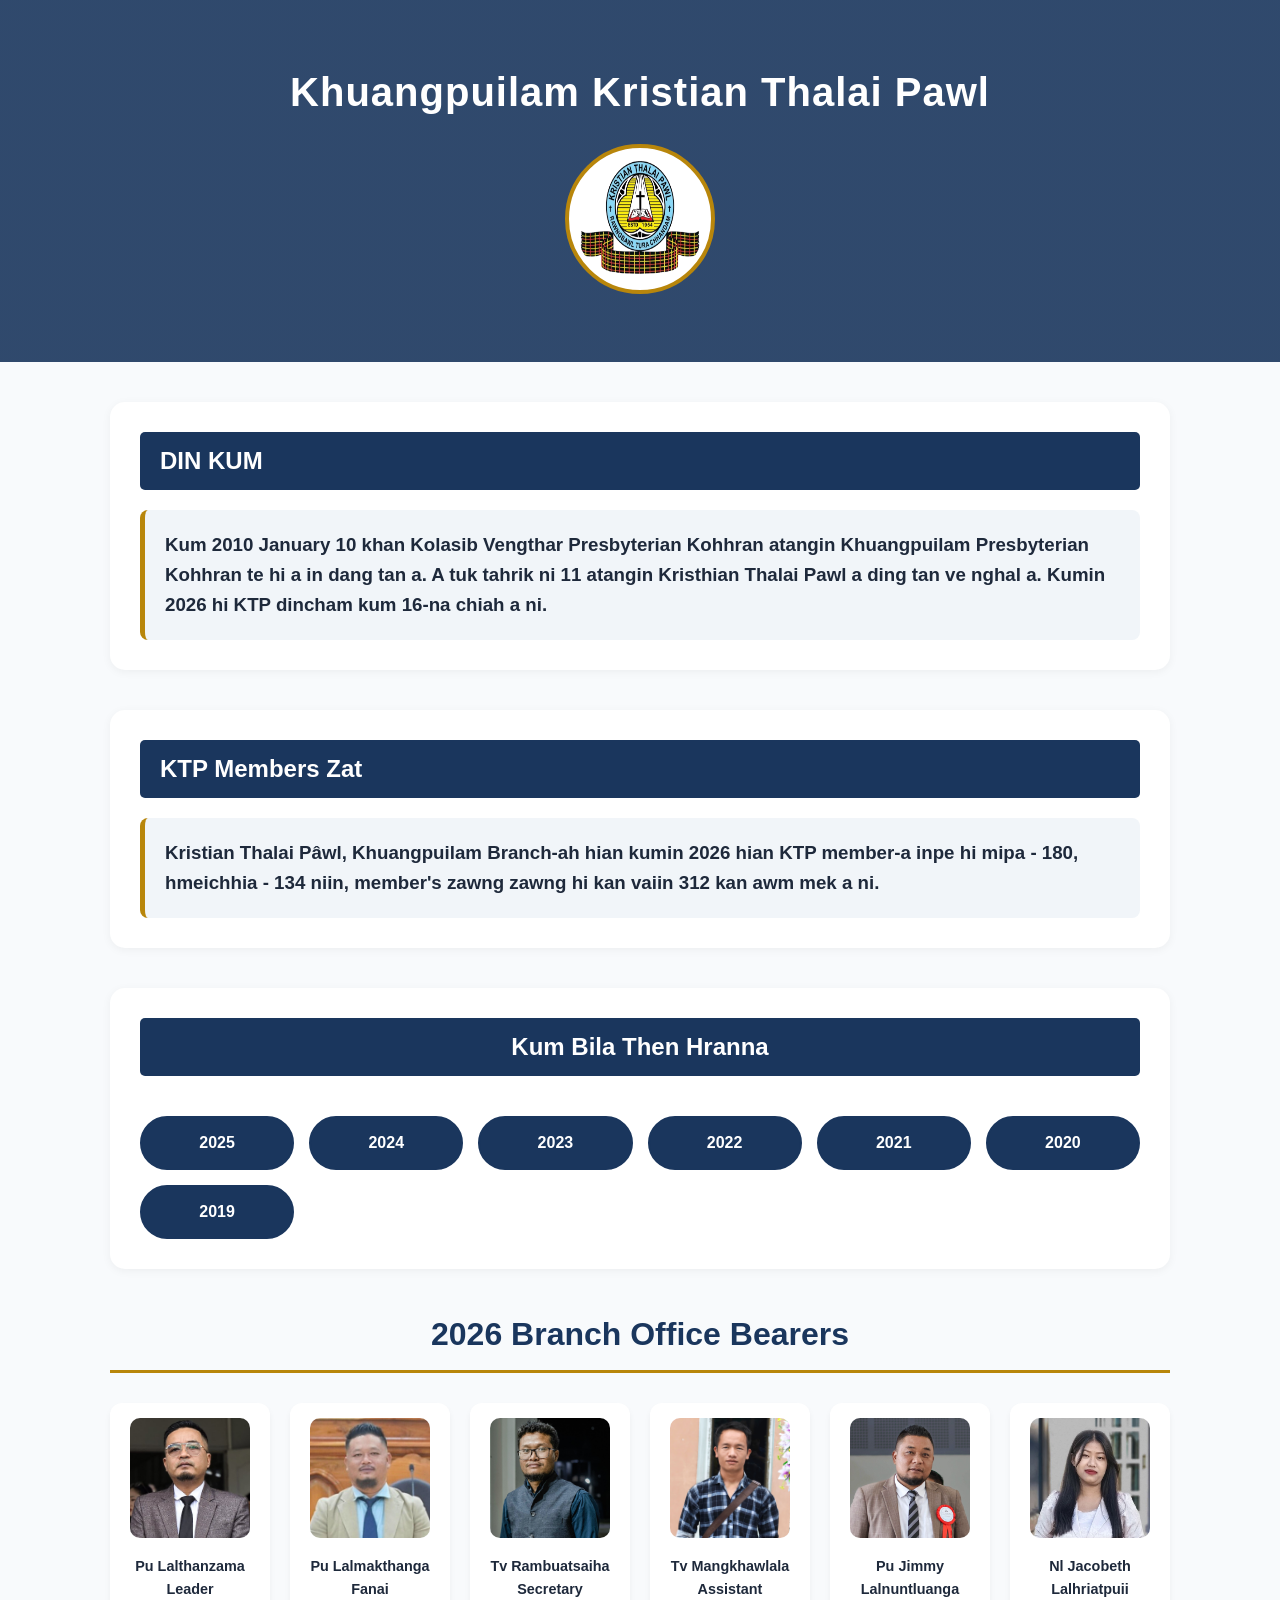
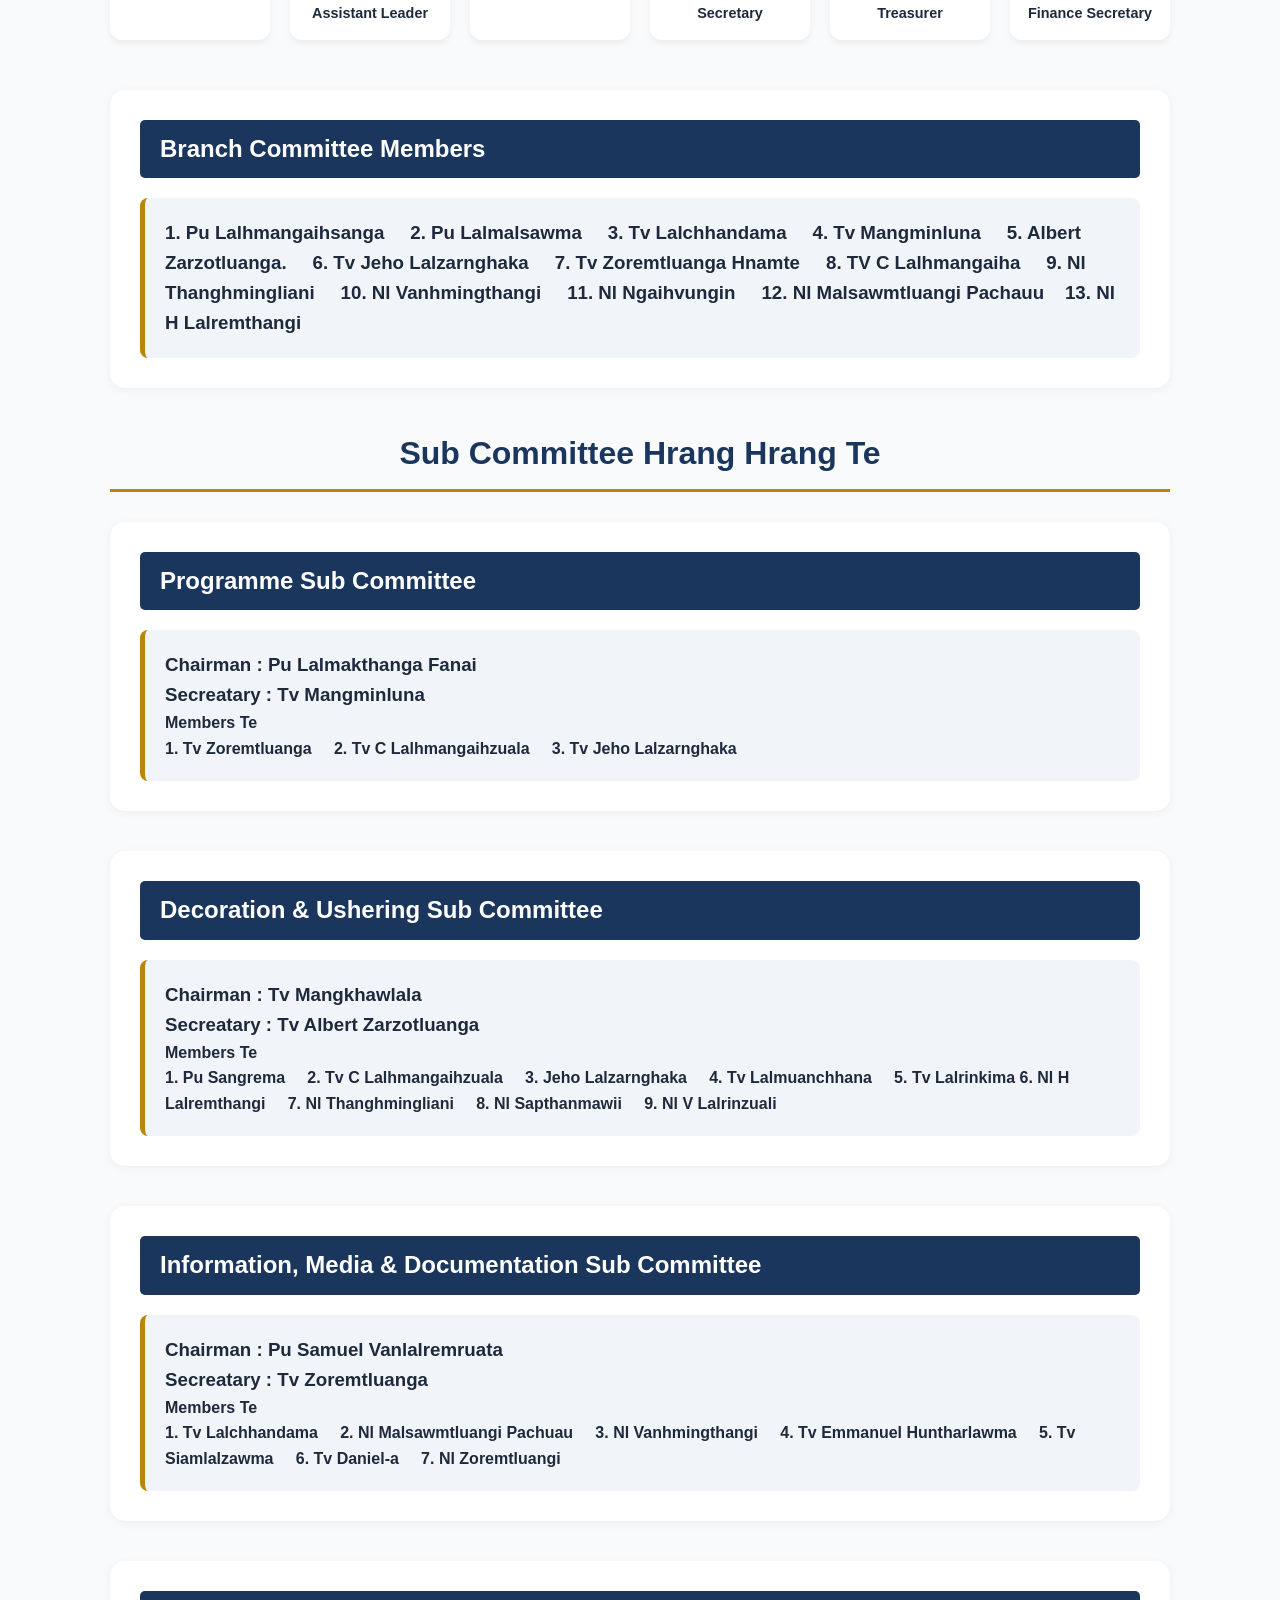
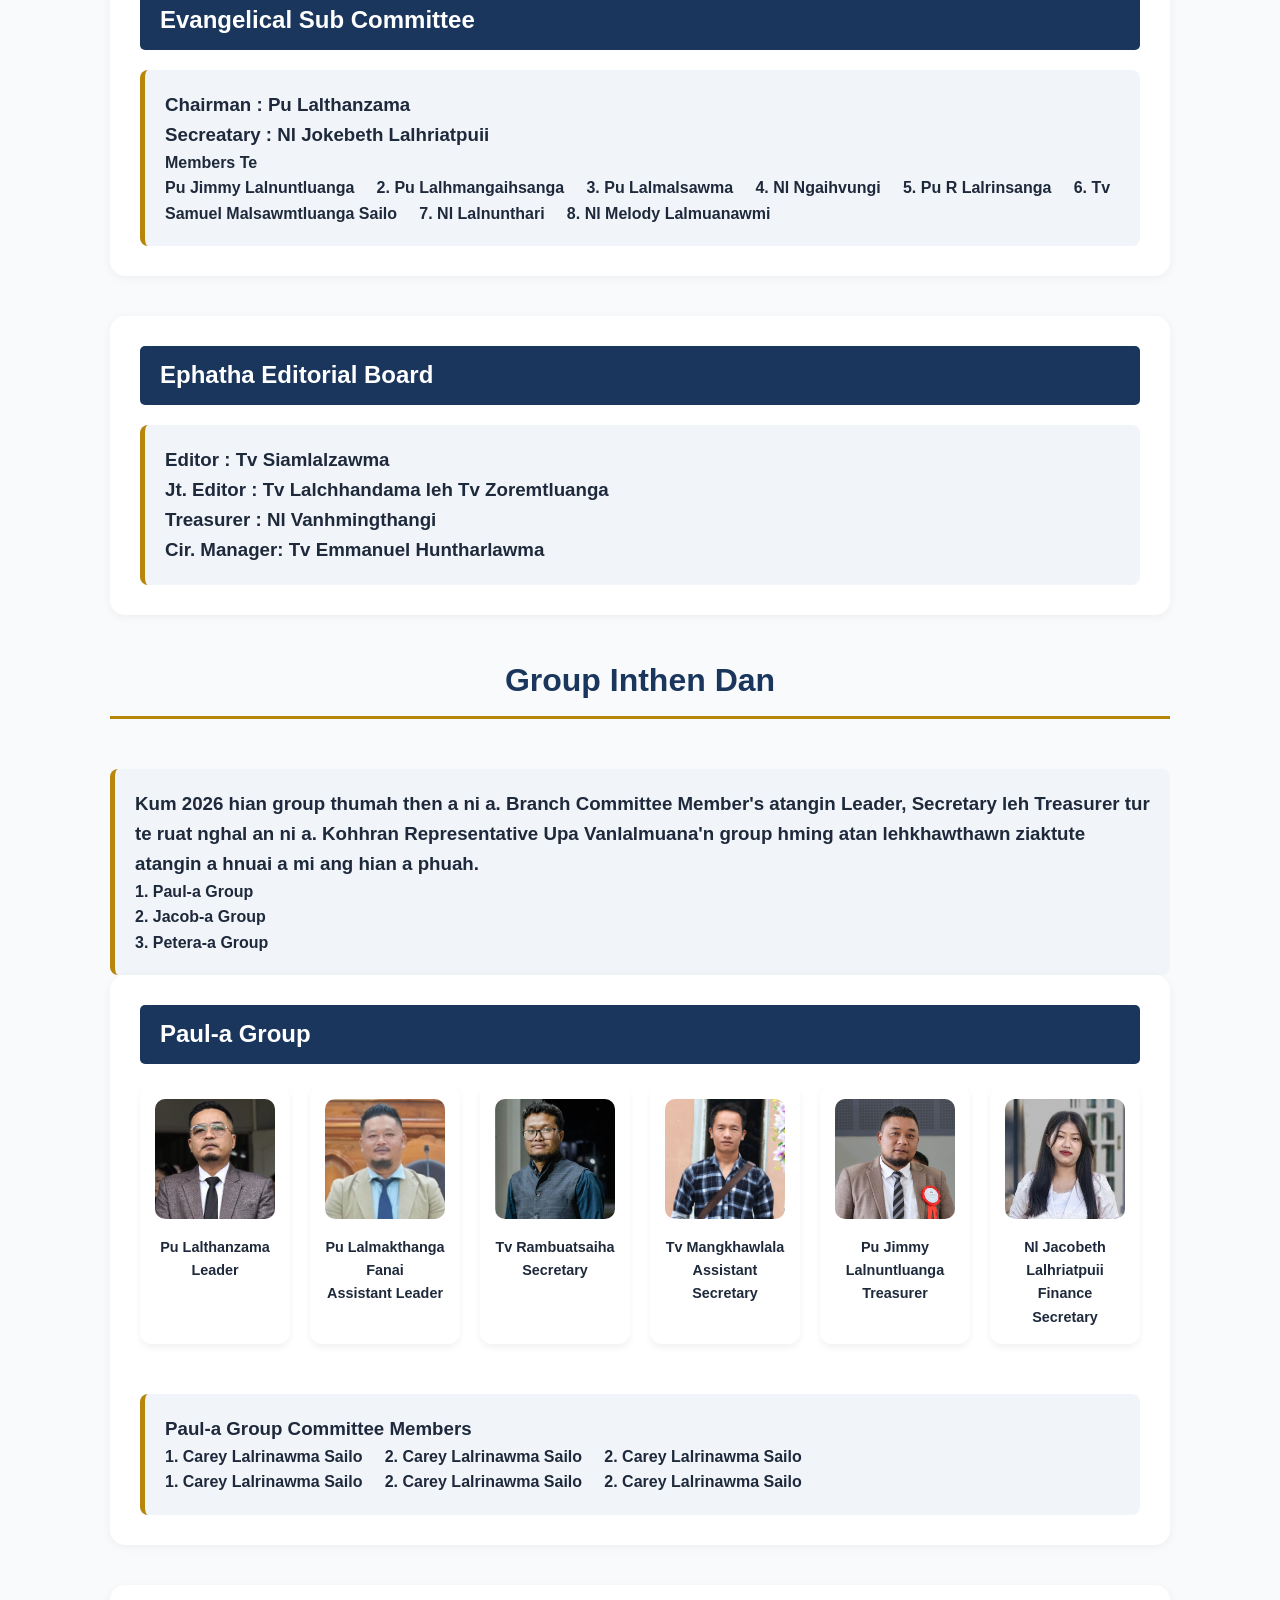
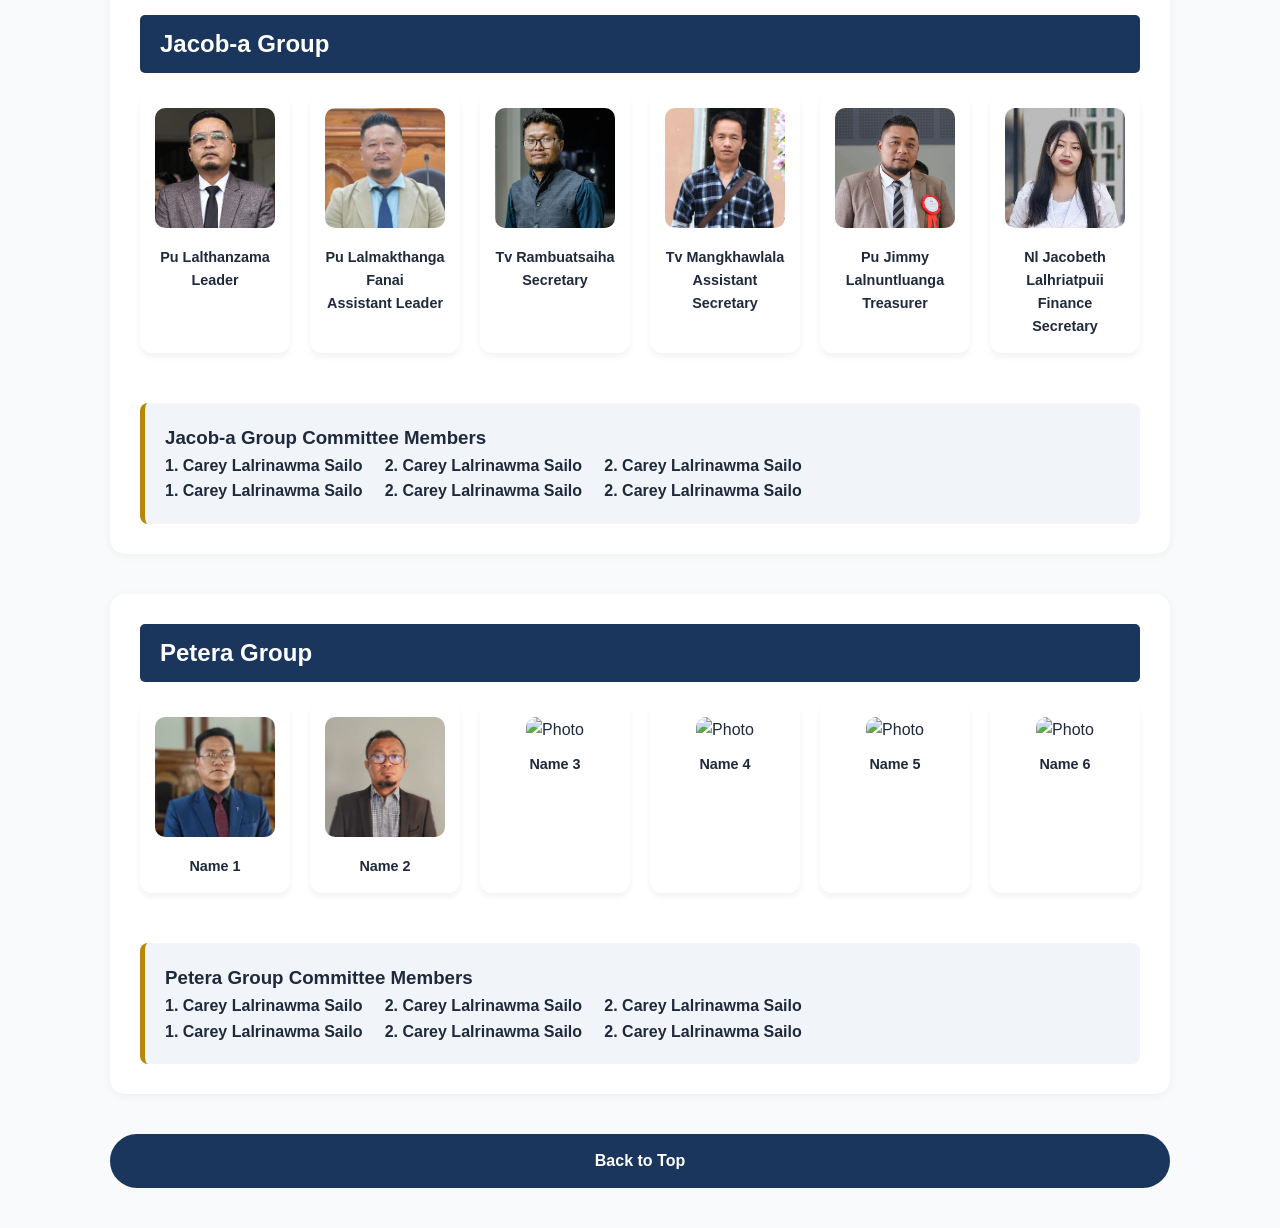
==== index.html @ e57e6882 "6" ====
<!DOCTYPE html>
<html lang="en">
<head>
    <meta charset="UTF-8">
    <meta name="viewport" content="width=device-width, initial-scale=1.0">
    <title>Khuangpuilam KTP</title>
    <link rel="stylesheet" href="style.css">
</head>
<body>

    <header class="main-header">
        <h1>Khuangpuilam Kristian Thalai Pawl</h1>
        <img src="logo.png" alt="Logo" class="logo-img">
    </header>

    <div class="container">
        
        <section class="group-section">
            <h2 class="group-title">DIN KUM</h2>            
            <div class="committee-list">
                <h3>Kum 2010 January 10 khan Kolasib Vengthar Presbyterian Kohhran 
                    atangin Khuangpuilam Presbyterian Kohhran te hi a in dang tan a. 
                    A tuk tahrik ni 11 atangin Kristhian Thalai Pawl a ding tan ve nghal a. 
                    Kumin 2026 hi KTP dincham kum 16-na chiah a ni.
                </h3>                
            </div>
        </section>

        <section class="group-section">
            <h2 class="group-title">KTP Members Zat</h2>            
            <div class="committee-list">
                <h3>Kristian Thalai Pâwl, Khuangpuilam Branch-ah hian kumin 2026 hian KTP 
                    member-a inpe hi mipa - 180, hmeichhia - 134 niin, member's zawng 
                    zawng hi kan vaiin 312 kan awm mek a ni.
                </h3>                
            </div>
        </section>

       <!--  <h2 class="section-title">Archive Years</h2>
        <div class="year-nav">
            <a href="2025.html" class="btn-year">2025</a>
            <a href="2024.html" class="btn-year">2024</a>
            <a href="2023.html" class="btn-year">2023</a>
            <a href="2022.html" class="btn-year">2022</a>
            <a href="2021.html" class="btn-year">2021</a>
        </div> -->

        <section class="group-section">
            <h2 class="group-title" align="center">Kum Bila Then Hranna</h2>
            <div class="year-nav">
               <a href="2025.html" class="btn-year">2025</a>
                <a href="2024.html" class="btn-year">2024</a>
                <a href="2023.html" class="btn-year">2023</a>
                <a href="2022.html" class="btn-year">2022</a>
                <a href="2021.html" class="btn-year">2021</a>
                <a href="2021.html" class="btn-year">2020</a>
                <a href="2021.html" class="btn-year">2019</a>
            </div>
        </section>    
        
        <h2 class="section-title">2026 Branch Office Bearers</h2>
        <div class="members-grid">
            <div class="member-card"><img src="img/2026/Leader.jpg" alt="Photo"><p>Pu Lalthanzama</p><p>Leader</p></div>
            <div class="member-card"><img src="img/2026/asstleader.jpg" alt="Photo"><p>Pu Lalmakthanga Fanai</p><p>Assistant Leader</p></div>
            <div class="member-card"><img src="img/2026/secy.jpg" alt="Photo"><p>Tv Rambuatsaiha</p><p>Secretary</p></div>
            <div class="member-card"><img src="img/2026/asstsecy.jfif" alt="Photo"><p>Tv Mangkhawlala</p><p>Assistant Secretary</p></div>
            <div class="member-card"><img src="img/2026/treasurer.jpg" alt="Photo"><p>Pu Jimmy Lalnuntluanga</p><p>Treasurer</p></div>
            <div class="member-card"><img src="img/2026/finance.jpg" alt="Photo"><p>Nl Jacobeth Lalhriatpuii</p><p>Finance Secretary</p></div>
        </div>

        <section class="group-section">
            <h2 class="group-title">Branch Committee Members</h2>            
            <div class="committee-list">
                <h3>1. Pu Lalhmangaihsanga &nbsp;&nbsp;&nbsp; 2. Pu Lalmalsawma &nbsp;&nbsp;&nbsp; 
                    3. Tv Lalchhandama &nbsp;&nbsp;&nbsp; 4. Tv Mangminluna &nbsp;&nbsp;&nbsp;
                    5. Albert Zarzotluanga. &nbsp;&nbsp;&nbsp; 6. Tv Jeho Lalzarnghaka &nbsp;&nbsp;&nbsp; 
                    7. Tv Zoremtluanga Hnamte &nbsp;&nbsp;&nbsp; 8. TV C Lalhmangaiha &nbsp;&nbsp;&nbsp;
                    9. Nl Thanghmingliani &nbsp;&nbsp;&nbsp; 10. Nl Vanhmingthangi &nbsp;&nbsp;&nbsp;
                    11. Nl Ngaihvungin &nbsp;&nbsp;&nbsp; 12. Nl Malsawmtluangi Pachauu&nbsp;&nbsp;&nbsp;
                    13. Nl H Lalremthangi</h3>                                                  
            </div>
        </section>

        <h2 class="section-title">Sub Committee Hrang Hrang Te</h2>

        <section class="group-section">
            <h2 class="group-title">Programme Sub Committee</h2>            
            <div class="committee-list">
                <h3>Chairman    : Pu Lalmakthanga Fanai </h3>
                <h3>Secreatary  : Tv Mangminluna </h3>
                <h4>Members Te</h4>  
                <h4>1. Tv Zoremtluanga &nbsp;&nbsp;&nbsp; 2. Tv C Lalhmangaihzuala &nbsp;&nbsp;&nbsp; 3. Tv Jeho Lalzarnghaka</h4>
            </div>
        </section>
        
        <section class="group-section">
            <h2 class="group-title">Decoration & Ushering Sub Committee</h2>            
            <div class="committee-list">
                <h3>Chairman    : Tv Mangkhawlala </h3>
                <h3>Secreatary  : Tv Albert Zarzotluanga </h3>
                <h4>Members Te</h4>
                <h4>1. Pu Sangrema &nbsp;&nbsp;&nbsp; 2. Tv C Lalhmangaihzuala &nbsp;&nbsp;&nbsp; 3. Jeho Lalzarnghaka &nbsp;&nbsp;&nbsp; 4. Tv Lalmuanchhana &nbsp;&nbsp;&nbsp; 5. Tv Lalrinkima
                6. Nl H Lalremthangi &nbsp;&nbsp;&nbsp; 7. Nl Thanghmingliani &nbsp;&nbsp;&nbsp; 8. Nl Sapthanmawii  &nbsp;&nbsp;&nbsp; 9. Nl V Lalrinzuali &nbsp;&nbsp;&nbsp; </h4>    
            </div>
        </section>

        <section class="group-section">
            <h2 class="group-title">Information, Media & Documentation Sub Committee</h2>            
            <div class="committee-list">
                <h3>Chairman    : Pu Samuel Vanlalremruata </h3>
                <h3>Secreatary  : Tv Zoremtluanga </h3>
                <h4>Members Te</h4>
                <h4>1. Tv Lalchhandama &nbsp;&nbsp;&nbsp; 2. Nl Malsawmtluangi Pachuau &nbsp;&nbsp;&nbsp;
                    3. Nl Vanhmingthangi &nbsp;&nbsp;&nbsp; 4. Tv Emmanuel Huntharlawma &nbsp;&nbsp;&nbsp;
                    5. Tv Siamlalzawma &nbsp;&nbsp;&nbsp; 6. Tv Daniel-a &nbsp;&nbsp;&nbsp;
                    7. Nl Zoremtluangi </h4>
            </div>
        </section>

        <section class="group-section">
            <h2 class="group-title">Evangelical Sub Committee</h2>            
            <div class="committee-list">
                <h3>Chairman    : Pu Lalthanzama </h3>
                <h3>Secreatary  : Nl Jokebeth Lalhriatpuii </h3>
                <h4>Members Te</h4>
                <h4>Pu Jimmy Lalnuntluanga &nbsp;&nbsp;&nbsp; 2. Pu Lalhmangaihsanga &nbsp;&nbsp;&nbsp;
                    3. Pu Lalmalsawma &nbsp;&nbsp;&nbsp; 4. Nl Ngaihvungi &nbsp;&nbsp;&nbsp;
                    5. Pu R Lalrinsanga &nbsp;&nbsp;&nbsp; 6. Tv Samuel Malsawmtluanga Sailo &nbsp;&nbsp;&nbsp;
                    7. Nl Lalnunthari &nbsp;&nbsp;&nbsp; 8. Nl Melody Lalmuanawmi </h4>
            </div>
        </section>  

        <section class="group-section">
            <h2 class="group-title">Ephatha Editorial Board</h2>            
            <div class="committee-list">
                <h3>Editor      : Tv Siamlalzawma </h3>
                <h3>Jt. Editor  : Tv Lalchhandama leh Tv Zoremtluanga </h3>
                <h3>Treasurer   : Nl Vanhmingthangi</h3>
                <h3>Cir. Manager: Tv Emmanuel Huntharlawma</h3>
                
            </div>
        </section>
        
        <h2 class="section-title">Group Inthen Dan</h2>
        <div class="committee-list">
                <h3>Kum 2026 hian group thumah then a ni a. Branch Committee Member's atangin Leader, 
                    Secretary leh Treasurer tur te ruat nghal an ni a. Kohhran Representative Upa Vanlalmuana'n group 
                    hming atan lehkhawthawn ziaktute atangin a hnuai a mi ang hian a phuah.</h3>
                    <h4>1. Paul-a Group</h4>
                    <h4>2. Jacob-a Group</h4>
                    <h4>3. Petera-a Group</h4>
        </div>

        <!-- Paul-a Group -->
        <section class="group-section">
            <h2 class="group-title">Paul-a Group</h2>
            <div class="members-grid">
                <div class="member-card"><img src="img/2026/Leader.jpg" alt="Photo"><p>Pu Lalthanzama</p><p>Leader</p></div>
                <div class="member-card"><img src="img/2026/asstleader.jpg" alt="Photo"><p>Pu Lalmakthanga Fanai</p><p>Assistant Leader</p></div>
                <div class="member-card"><img src="img/2026/secy.jpg" alt="Photo"><p>Tv Rambuatsaiha</p><p>Secretary</p></div>
                <div class="member-card"><img src="img/2026/asstsecy.jfif" alt="Photo"><p>Tv Mangkhawlala</p><p>Assistant Secretary</p></div>
                <div class="member-card"><img src="img/2026/treasurer.jpg" alt="Photo"><p>Pu Jimmy Lalnuntluanga</p><p>Treasurer</p></div>
                <div class="member-card"><img src="img/2026/finance.jpg" alt="Photo"><p>Nl Jacobeth Lalhriatpuii</p><p>Finance Secretary</p></div>
        </div>
            <div class="committee-list">
                <h3>Paul-a Group Committee Members</h3>
                <h4>1. Carey Lalrinawma Sailo &nbsp;&nbsp;&nbsp; 2. Carey Lalrinawma Sailo &nbsp;&nbsp;&nbsp; 2. Carey Lalrinawma Sailo</h4>
                <h4>1. Carey Lalrinawma Sailo &nbsp;&nbsp;&nbsp; 2. Carey Lalrinawma Sailo &nbsp;&nbsp;&nbsp; 2. Carey Lalrinawma Sailo</h4>
            </div>
        </section>

        <!-- Jacob-a Group -->
        <section class="group-section">
            <h2 class="group-title">Jacob-a Group</h2>
            <div class="members-grid">
                <div class="member-card"><img src="img/2026/Leader.jpg" alt="Photo"><p>Pu Lalthanzama</p><p>Leader</p></div>
                <div class="member-card"><img src="img/2026/asstleader.jpg" alt="Photo"><p>Pu Lalmakthanga Fanai</p><p>Assistant Leader</p></div>
                <div class="member-card"><img src="img/2026/secy.jpg" alt="Photo"><p>Tv Rambuatsaiha</p><p>Secretary</p></div>
                <div class="member-card"><img src="img/2026/asstsecy.jfif" alt="Photo"><p>Tv Mangkhawlala</p><p>Assistant Secretary</p></div>
                <div class="member-card"><img src="img/2026/treasurer.jpg" alt="Photo"><p>Pu Jimmy Lalnuntluanga</p><p>Treasurer</p></div>
                <div class="member-card"><img src="img/2026/finance.jpg" alt="Photo"><p>Nl Jacobeth Lalhriatpuii</p><p>Finance Secretary</p></div>
            </div>
            <div class="committee-list">
                <h3>Jacob-a Group Committee Members</h3>
                <h4>1. Carey Lalrinawma Sailo &nbsp;&nbsp;&nbsp; 2. Carey Lalrinawma Sailo &nbsp;&nbsp;&nbsp; 2. Carey Lalrinawma Sailo</h4>
                <h4>1. Carey Lalrinawma Sailo &nbsp;&nbsp;&nbsp; 2. Carey Lalrinawma Sailo &nbsp;&nbsp;&nbsp; 2. Carey Lalrinawma Sailo</h4>
            </div>
        </section>

        <!-- Petera Group -->
        <section class="group-section">
            <h2 class="group-title">Petera Group</h2>
            <div class="members-grid">
                <div class="member-card"><img src="img/1.jpg" alt="Photo"><p>Name 1</p></div>
                <div class="member-card"><img src="img/2.jpg" alt="Photo"><p>Name 2</p></div>
                <div class="member-card"><img src="images/2025/paula3.jpg" alt="Photo"><p>Name 3</p></div>
                <div class="member-card"><img src="images/2025/paula4.jpg" alt="Photo"><p>Name 4</p></div>
                <div class="member-card"><img src="images/2025/paula5.jpg" alt="Photo"><p>Name 5</p></div>
                <div class="member-card"><img src="images/2025/paula6.jpg" alt="Photo"><p>Name 6</p></div>
            </div>
            <div class="committee-list">
                <h3>Petera Group Committee Members</h3>
                <h4>1. Carey Lalrinawma Sailo &nbsp;&nbsp;&nbsp; 2. Carey Lalrinawma Sailo &nbsp;&nbsp;&nbsp; 2. Carey Lalrinawma Sailo</h4>
                <h4>1. Carey Lalrinawma Sailo &nbsp;&nbsp;&nbsp; 2. Carey Lalrinawma Sailo &nbsp;&nbsp;&nbsp; 2. Carey Lalrinawma Sailo</h4>
            </div>
        </section>

        

        <div style="text-align: center; margin-top: 40px;">
            <a href="#" onclick="scrollToTop(); return false;" class="btn-year">Back to Top</a>

    </div>

    <script>
        function scrollToTop() {
            const duration = 2000; // 2 seconds
            const start = window.pageYOffset;
            const startTime = performance.now();

            function scrollStep(timestamp) {
                const elapsed = timestamp - startTime;
                const progress = Math.min(elapsed / duration, 1);
                
                // Easing function for smooth animation
                const easeInOutQuad = progress < 0.5 ? 2 * progress * progress : 1 - Math.pow(-2 * progress + 2, 2) / 2;
                
                window.scrollTo(0, start * (1 - easeInOutQuad));
                
                if (elapsed < duration) {
                    requestAnimationFrame(scrollStep);
                }
            }
            
            requestAnimationFrame(scrollStep);
        }
    </script>

</body>
</html>
---- style.css ----
:root {
    --primary: #1a365d; /* Deep Blue */
    --accent: #b8860b;  /* Gold */
    --bg: #f8fafc;
    --white: #ffffff;
    --text: #1e293b;
}

* { box-sizing: border-box; margin: 0; padding: 0; }

img, video, svg {
    max-width: 100%;
    height: auto;
}

body {
    font-family: 'Segoe UI', Tahoma, Geneva, Verdana, sans-serif;
    background-color: var(--bg);
    color: var(--text);
    line-height: 1.6;
}

/* Header Section */
.main-header {
    background: linear-gradient(rgba(26, 54, 93, 0.9), rgba(26, 54, 93, 0.9)), 
                url('images/church-bg.jpg') center/cover;
    color: var(--white);
    padding: 60px 20px;
    text-align: center;
}

.main-header h1 {
    font-size: 2.5rem;
    letter-spacing: 1px;
    margin-bottom: 20px;
}

.logo-img {
    width: 150px;
    height: 150px;
    border-radius: 50%;
    border: 4px solid var(--accent);
    background: white;
    padding: 5px;
}

/* Containers */
.container {
    max-width: 1100px;
    margin: 40px auto;
    padding: 0 20px;
}

.section-title {
    text-align: center;
    margin-bottom: 30px;
    color: var(--primary);
    font-size: 2rem;
    border-bottom: 3px solid var(--accent);
    display: inline-block;
    width: 100%;
    padding-bottom: 10px;
}

/* Member Grid */
.members-grid {
    display: grid;
    grid-template-columns: repeat(auto-fit, minmax(150px, 1fr));
    gap: 20px;
    margin-bottom: 50px;
}

.member-card {
    background: var(--white);
    padding: 15px;
    border-radius: 12px;
    text-align: center;
    box-shadow: 0 4px 6px rgba(0,0,0,0.05);
}

.member-card img {
    width: 120px;
    height: 120px;
    border-radius: 10px;
    object-fit: cover;
    margin-bottom: 10px;
    transition: transform 0.3s ease;
}

.member-card img:hover {
    transform: scale(1.5);
}

.member-card p { font-weight: bold; font-size: 0.9rem; }

/* Year Button Container */
.year-nav {
    display: grid;
    grid-template-columns: repeat(auto-fit, minmax(140px, 1fr));
    gap: 15px;
    margin-top: 40px;
}

.btn-year {
    display: block;
    padding: 12px 20px;
    background-color: var(--primary);
    color: white;
    text-decoration: none;
    border-radius: 50px;
    font-weight: bold;
    transition: 0.3s ease;
    border: 2px solid var(--primary);
    text-align: center;
    min-width: 120px;
}


.btn-year:hover {
    background-color: transparent;
    color: var(--primary);
}

/* Group Sections */
.group-section {
    background: white;
    padding: 30px;
    border-radius: 15px;
    margin-bottom: 40px;
    box-shadow: 0 2px 10px rgba(0,0,0,0.05);
}

.group-title {
    background: var(--primary);
    color: white;
    padding: 10px 20px;
    border-radius: 5px;
    margin-bottom: 20px;
}

.committee-list {
    margin-top: 20px;
    padding: 20px;
    background: #f1f5f9;
    border-radius: 8px;
    border-left: 5px solid var(--accent);
}

@media (max-width: 900px) {
    .main-header {
        padding: 50px 15px;
    }

    .main-header h1 {
        font-size: 2rem;
    }

    .logo-img {
        width: 120px;
        height: 120px;
    }

    .container {
        padding: 0 16px;
    }

    .section-title {
        font-size: 1.7rem;
        padding-bottom: 8px;
    }

    .group-section {
        padding: 24px;
    }

    .members-grid {
        gap: 18px;
    }

    .member-card img {
        width: 100%;
        max-width: 220px;
        height: auto;
    }

    .btn-year {
        padding: 12px 24px;
    }

    .committee-list h3,
    .committee-list h4 {
        font-size: 0.98rem;
    }
}

@media (max-width: 640px) {
    .main-header {
        padding: 36px 12px;
    }

    .main-header h1 {
        font-size: 1.8rem;
    }

    .logo-img {
        width: 100px;
        height: 100px;
    }

    .section-title {
        font-size: 1.5rem;
    }

    .members-grid {
        grid-template-columns: repeat(auto-fit, minmax(140px, 1fr));
    }

    .year-nav {
        grid-template-columns: repeat(auto-fit, minmax(120px, 1fr));
        gap: 10px;
    }

    .btn-year {
        min-width: 120px;
        text-align: center;
        padding: 10px 16px;
    }

    .group-section {
        padding: 20px;
    }

    .committee-list {
        padding: 16px;
    }

    .committee-list h3,
    .committee-list h4 {
        font-size: 0.95rem;
        line-height: 1.4;
    }
}
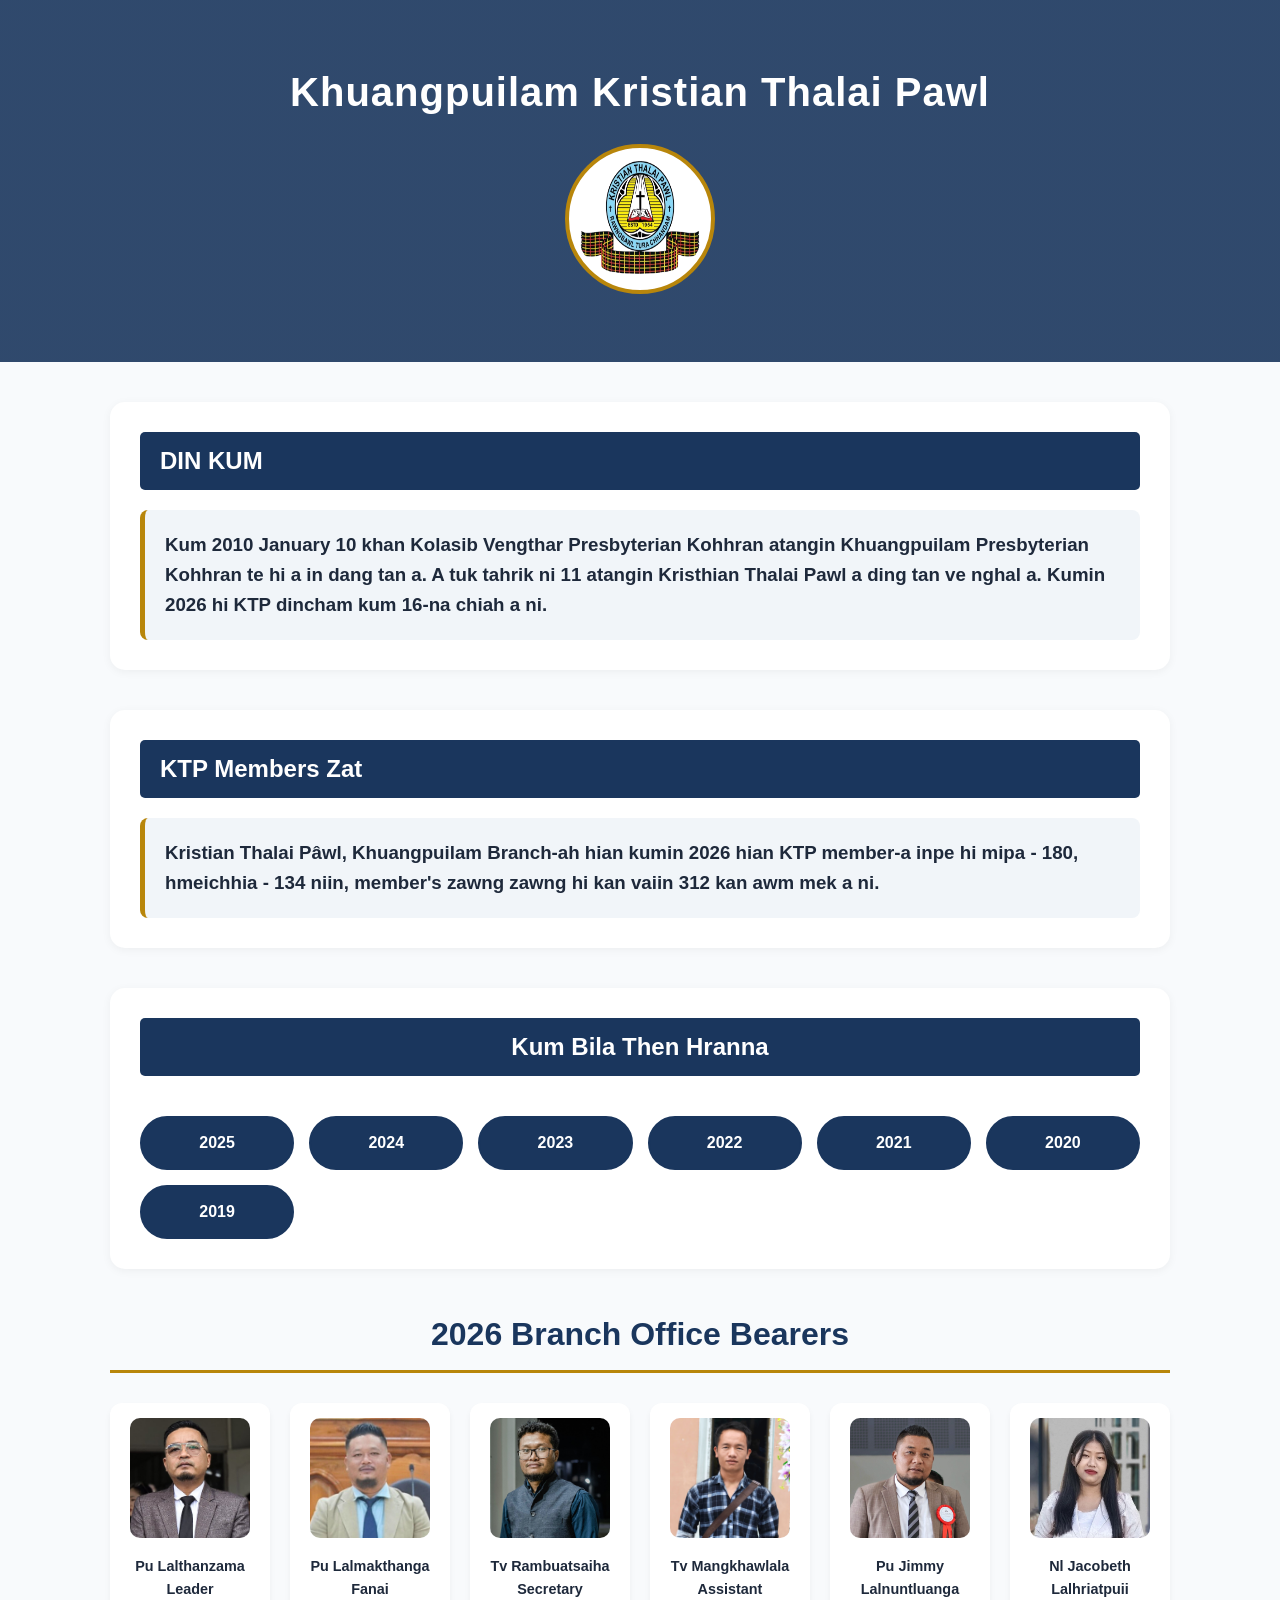
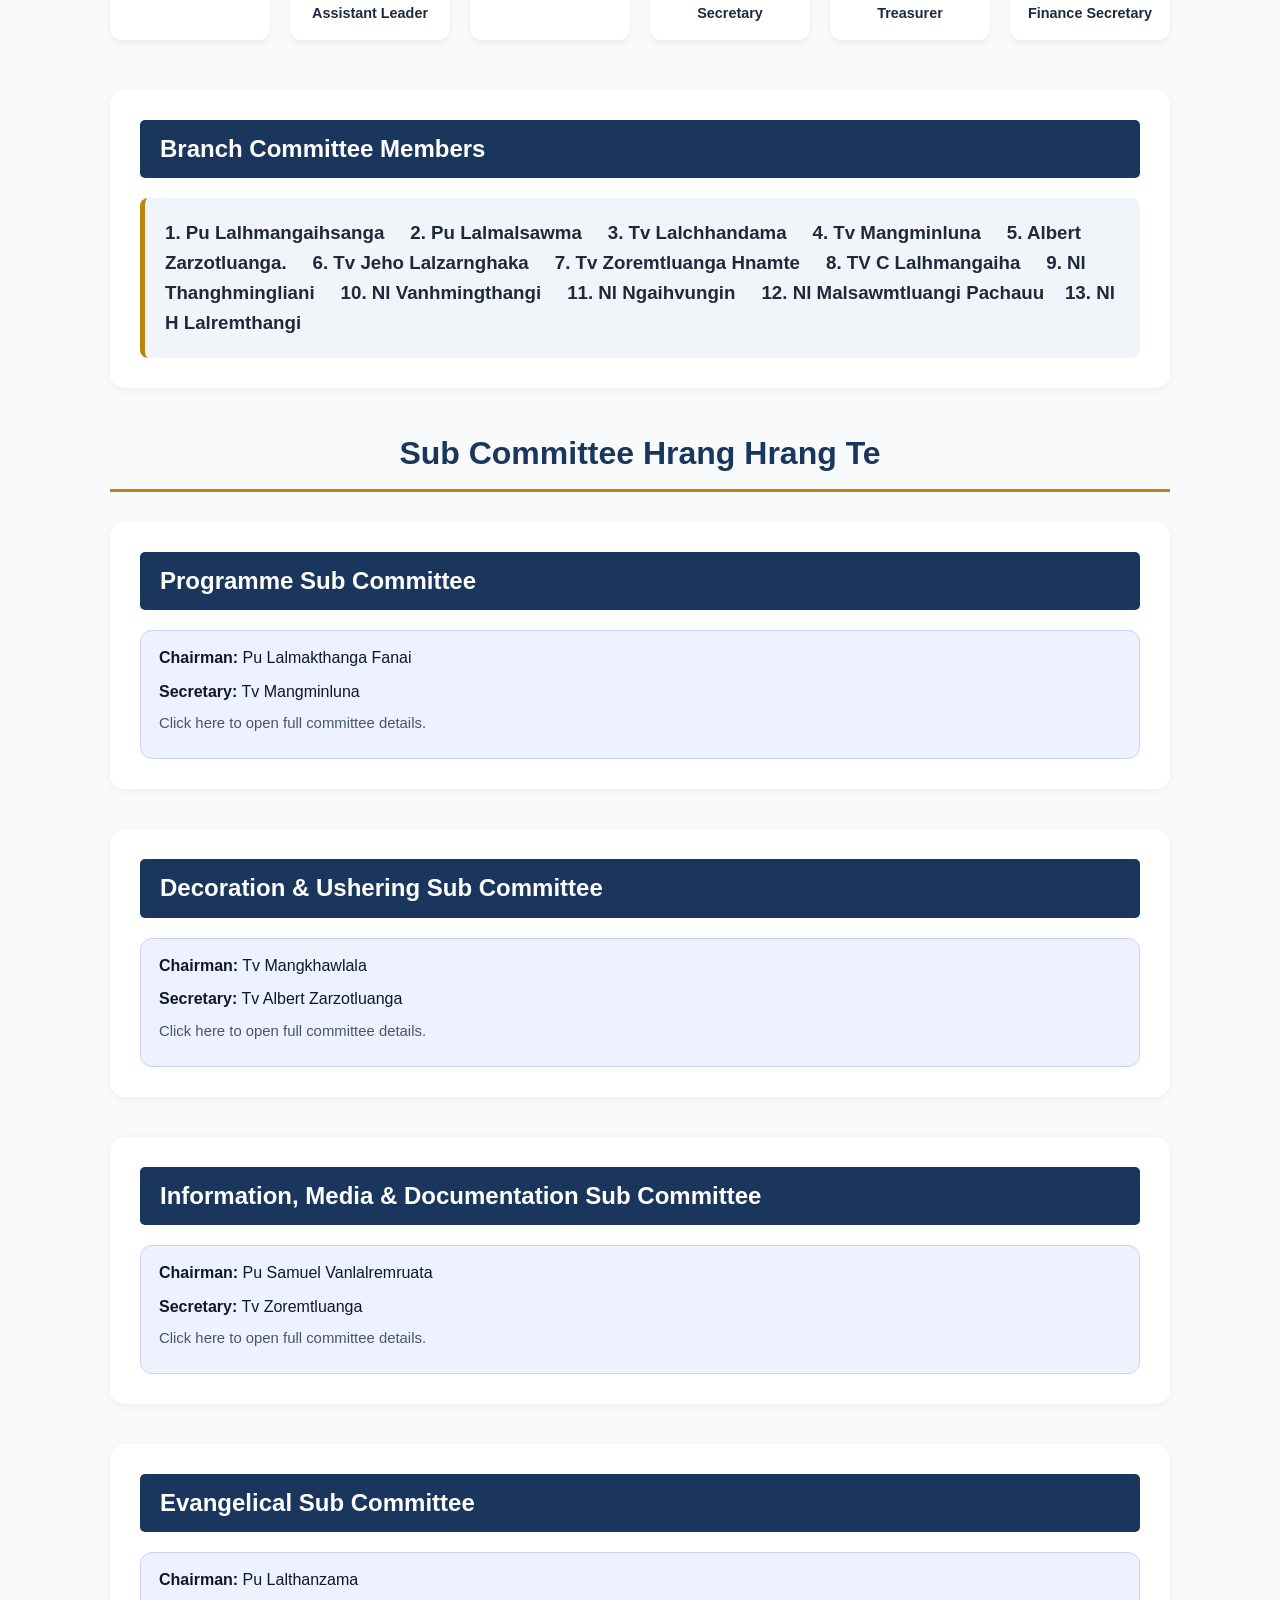
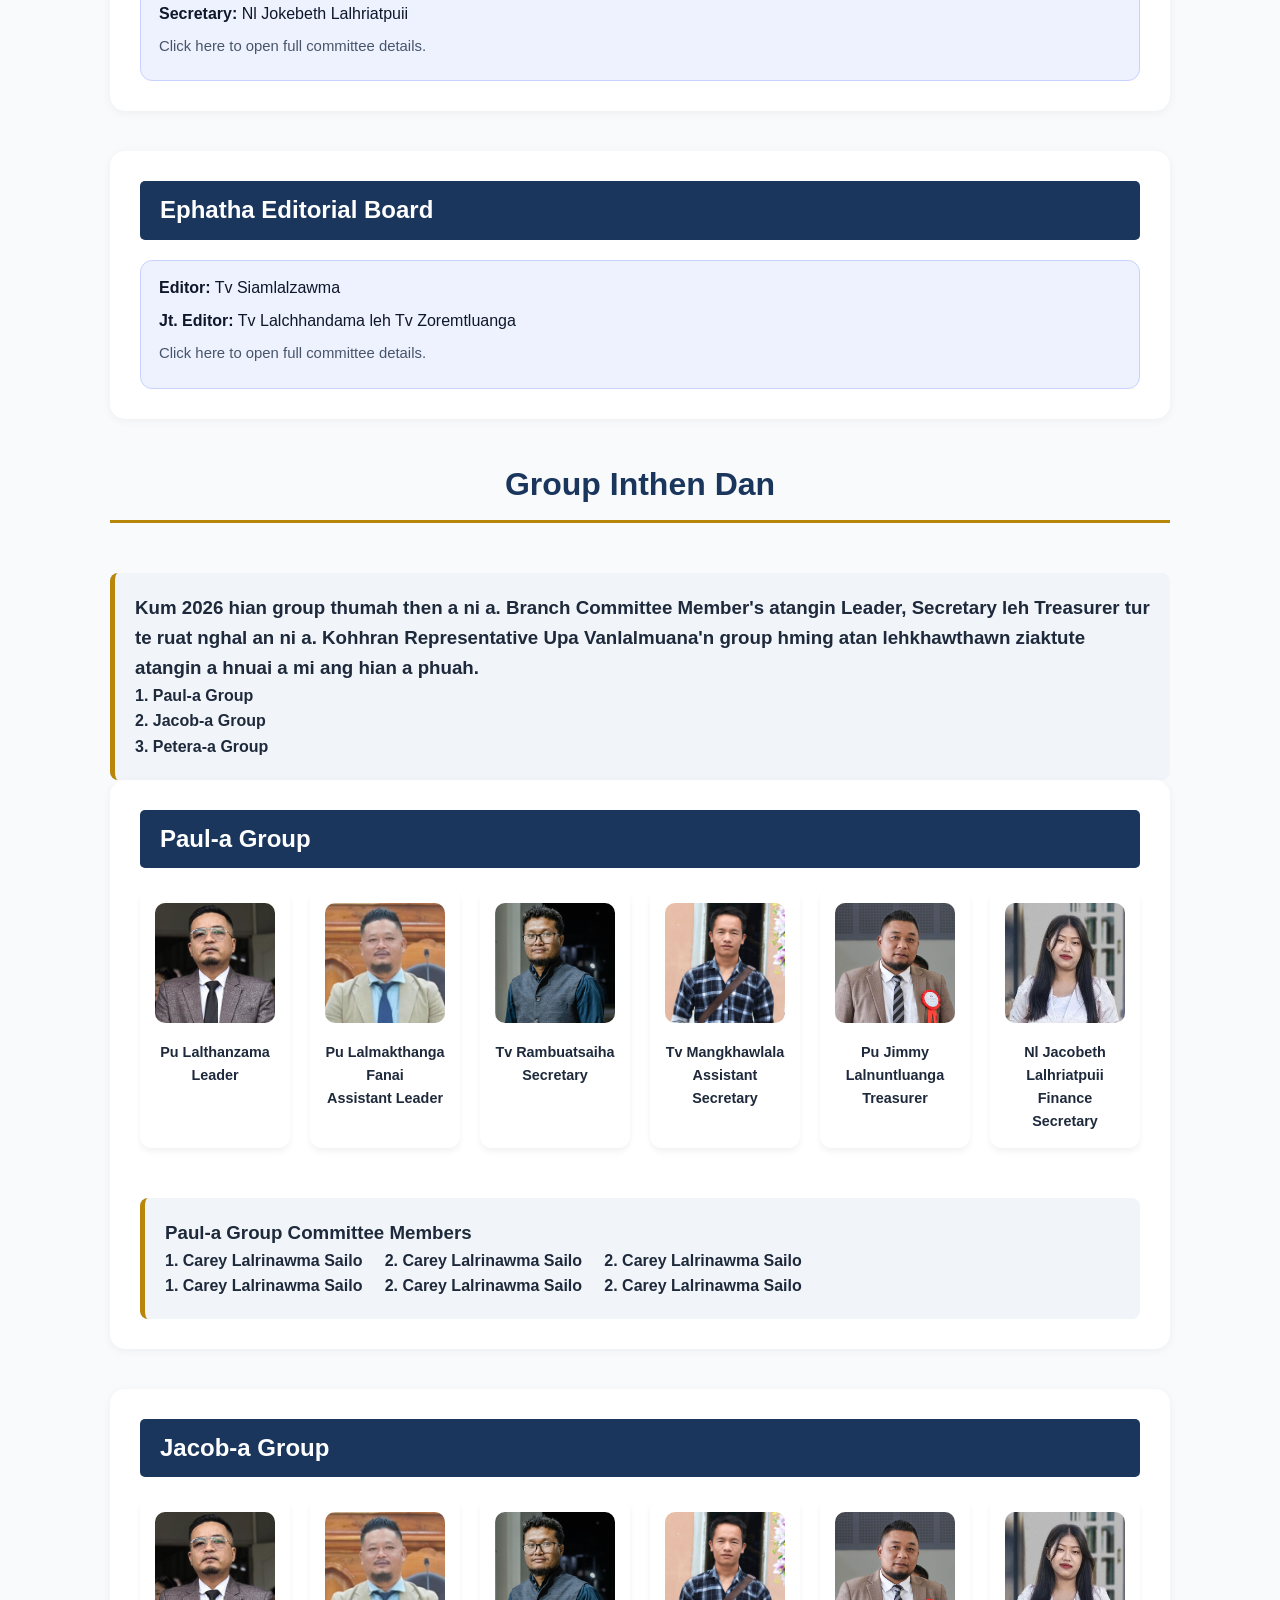
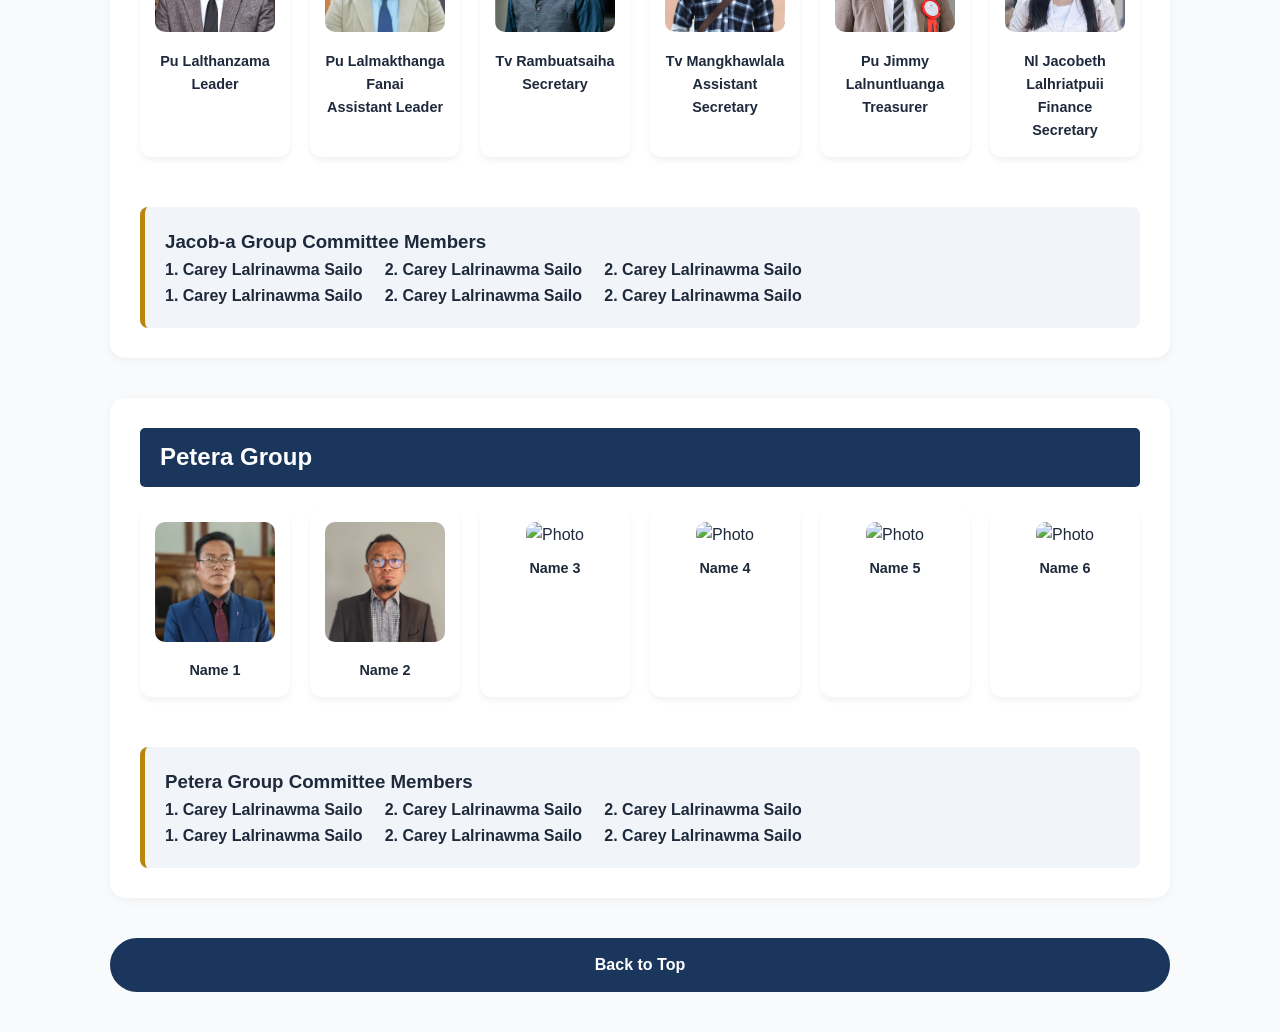
==== commit c8490012: "7 Co-authored-by: Copilot <copilot@github.com>" ====
--- a/index.html
+++ b/index.html
@@ -83,19 +83,27 @@
 
         <h2 class="section-title">Sub Committee Hrang Hrang Te</h2>
 
-        <section class="group-section">
-            <h2 class="group-title">Programme Sub Committee</h2>            
-            <div class="committee-list">
-                <h3>Chairman    : Pu Lalmakthanga Fanai </h3>
-                <h3>Secreatary  : Tv Mangminluna </h3>
+        <section class="group-section programme-modal-section">
+            <h2 class="group-title">Programme Sub Committee</h2>
+            <div class="committee-summary" role="button" tabindex="0" aria-label="Open Programme Sub Committee details">
+                <p><strong>Chairman:</strong> Pu Lalmakthanga Fanai</p>
+                <p><strong>Secretary:</strong> Tv Mangminluna</p>
+                <p class="modal-note">Click here to open full committee details.</p>
+            </div>
+            <div class="committee-list hidden">
                 <h4>Members Te</h4>  
                 <h4>1. Tv Zoremtluanga &nbsp;&nbsp;&nbsp; 2. Tv C Lalhmangaihzuala &nbsp;&nbsp;&nbsp; 3. Tv Jeho Lalzarnghaka</h4>
             </div>
         </section>
         
         <section class="group-section">
-            <h2 class="group-title">Decoration & Ushering Sub Committee</h2>            
-            <div class="committee-list">
+            <h2 class="group-title">Decoration & Ushering Sub Committee</h2>
+            <div class="committee-summary" role="button" tabindex="0" aria-label="Open Decoration & Ushering Sub Committee details">
+                <p><strong>Chairman:</strong> Tv Mangkhawlala</p>
+                <p><strong>Secretary:</strong> Tv Albert Zarzotluanga</p>
+                <p class="modal-note">Click here to open full committee details.</p>
+            </div>
+            <div class="committee-list hidden">
                 <h3>Chairman    : Tv Mangkhawlala </h3>
                 <h3>Secreatary  : Tv Albert Zarzotluanga </h3>
                 <h4>Members Te</h4>
@@ -105,8 +113,13 @@
         </section>
 
         <section class="group-section">
-            <h2 class="group-title">Information, Media & Documentation Sub Committee</h2>            
-            <div class="committee-list">
+            <h2 class="group-title">Information, Media & Documentation Sub Committee</h2>
+            <div class="committee-summary" role="button" tabindex="0" aria-label="Open Information, Media & Documentation Sub Committee details">
+                <p><strong>Chairman:</strong> Pu Samuel Vanlalremruata</p>
+                <p><strong>Secretary:</strong> Tv Zoremtluanga</p>
+                <p class="modal-note">Click here to open full committee details.</p>
+            </div>
+            <div class="committee-list hidden">
                 <h3>Chairman    : Pu Samuel Vanlalremruata </h3>
                 <h3>Secreatary  : Tv Zoremtluanga </h3>
                 <h4>Members Te</h4>
@@ -118,8 +131,13 @@
         </section>
 
         <section class="group-section">
-            <h2 class="group-title">Evangelical Sub Committee</h2>            
-            <div class="committee-list">
+            <h2 class="group-title">Evangelical Sub Committee</h2>
+            <div class="committee-summary" role="button" tabindex="0" aria-label="Open Evangelical Sub Committee details">
+                <p><strong>Chairman:</strong> Pu Lalthanzama</p>
+                <p><strong>Secretary:</strong> Nl Jokebeth Lalhriatpuii</p>
+                <p class="modal-note">Click here to open full committee details.</p>
+            </div>
+            <div class="committee-list hidden">
                 <h3>Chairman    : Pu Lalthanzama </h3>
                 <h3>Secreatary  : Nl Jokebeth Lalhriatpuii </h3>
                 <h4>Members Te</h4>
@@ -131,13 +149,17 @@
         </section>  
 
         <section class="group-section">
-            <h2 class="group-title">Ephatha Editorial Board</h2>            
-            <div class="committee-list">
+            <h2 class="group-title">Ephatha Editorial Board</h2>
+            <div class="committee-summary" role="button" tabindex="0" aria-label="Open Ephatha Editorial Board details">
+                <p><strong>Editor:</strong> Tv Siamlalzawma</p>
+                <p><strong>Jt. Editor:</strong> Tv Lalchhandama leh Tv Zoremtluanga</p>
+                <p class="modal-note">Click here to open full committee details.</p>
+            </div>
+            <div class="committee-list hidden">
                 <h3>Editor      : Tv Siamlalzawma </h3>
                 <h3>Jt. Editor  : Tv Lalchhandama leh Tv Zoremtluanga </h3>
                 <h3>Treasurer   : Nl Vanhmingthangi</h3>
                 <h3>Cir. Manager: Tv Emmanuel Huntharlawma</h3>
-                
             </div>
         </section>
         
@@ -236,5 +258,76 @@
         }
     </script>
 
+    <script>
+        document.addEventListener('DOMContentLoaded', function () {
+            const summaries = document.querySelectorAll('.committee-summary');
+            if (!summaries.length) return;
+
+            const modalOverlay = document.createElement('div');
+            modalOverlay.className = 'modal-overlay';
+            modalOverlay.id = 'committee-modal';
+            modalOverlay.setAttribute('aria-hidden', 'true');
+            modalOverlay.innerHTML = `
+                <div class="modal-content" role="dialog" aria-modal="true" aria-labelledby="committee-modal-title">
+                    <button type="button" class="modal-close" aria-label="Close">×</button>
+                    <h2 id="committee-modal-title" class="modal-title"></h2>
+                    <div class="modal-body"></div>
+                </div>
+            `;
+            document.body.appendChild(modalOverlay);
+
+            const modalTitle = modalOverlay.querySelector('.modal-title');
+            const modalBody = modalOverlay.querySelector('.modal-body');
+            const closeButton = modalOverlay.querySelector('.modal-close');
+
+            function openModal(titleText, listContent) {
+                modalTitle.textContent = titleText;
+                modalBody.innerHTML = listContent;
+                modalOverlay.classList.add('active');
+                modalOverlay.setAttribute('aria-hidden', 'false');
+                closeButton.focus();
+            }
+
+            function closeModal() {
+                modalOverlay.classList.remove('active');
+                modalOverlay.setAttribute('aria-hidden', 'true');
+                modalBody.innerHTML = '';
+            }
+
+            summaries.forEach(function (summary) {
+                const section = summary.closest('.group-section');
+                if (!section) return;
+
+                const title = section.querySelector('.group-title');
+                const list = section.querySelector('.committee-list');
+                if (!title || !list) return;
+
+                summary.addEventListener('click', function () {
+                    openModal(title.textContent.trim(), list.innerHTML);
+                });
+
+                summary.addEventListener('keydown', function (event) {
+                    if (event.key === 'Enter' || event.key === ' ') {
+                        event.preventDefault();
+                        openModal(title.textContent.trim(), list.innerHTML);
+                    }
+                });
+            });
+
+            closeButton.addEventListener('click', closeModal);
+            modalOverlay.addEventListener('click', function (event) {
+                if (event.target === modalOverlay) {
+                    closeModal();
+                }
+            });
+
+            document.addEventListener('keydown', function (event) {
+                if (event.key === 'Escape' && modalOverlay.classList.contains('active')) {
+                    closeModal();
+                }
+            });
+        });
+    </script>
+
 </body>
 </html>
--- a/style.css
+++ b/style.css
@@ -146,6 +146,103 @@
     border-left: 5px solid var(--accent);
 }
 
+.hidden {
+    display: none !important;
+}
+
+.programme-modal-section .group-title {
+    cursor: default;
+}
+
+.committee-summary {
+    margin-top: 12px;
+    padding: 14px 18px;
+    background: #eef2ff;
+    border-radius: 12px;
+    border: 1px solid #c7d2fe;
+    color: #0f172a;
+    cursor: pointer;
+}
+
+.committee-summary p {
+    margin: 0 0 8px;
+}
+
+.modal-note {
+    margin-top: 10px;
+    font-size: 0.93rem;
+    color: #475569;
+}
+
+.modal-overlay {
+    display: none;
+    position: fixed;
+    inset: 0;
+    background: rgba(15, 23, 42, 0.75);
+    align-items: center;
+    justify-content: center;
+    padding: 20px;
+    z-index: 1000;
+}
+
+.modal-overlay.active {
+    display: flex;
+}
+
+.modal-content {
+    width: 100%;
+    max-width: 720px;
+    max-height: 90vh;
+    overflow-y: auto;
+    background: var(--white);
+    border-radius: 18px;
+    padding: 24px;
+    position: relative;
+    box-shadow: 0 20px 50px rgba(15, 23, 42, 0.2);
+}
+
+.modal-close {
+    position: absolute;
+    top: 14px;
+    right: 14px;
+    width: 36px;
+    height: 36px;
+    border-radius: 50%;
+    border: none;
+    background: var(--primary);
+    color: white;
+    font-size: 1.2rem;
+    cursor: pointer;
+}
+
+.modal-title {
+    margin-top: 0;
+    margin-bottom: 18px;
+    color: var(--primary);
+    font-size: 1.6rem;
+}
+
+.modal-body {
+    color: var(--text);
+    line-height: 1.7;
+}
+
+.modal-body h3,
+.modal-body h4,
+.modal-body p {
+    margin: 0 0 12px;
+}
+
+@media (max-width: 640px) {
+    .modal-content {
+        padding: 18px;
+    }
+
+    .modal-title {
+        font-size: 1.35rem;
+    }
+}
+
 @media (max-width: 900px) {
     .main-header {
         padding: 50px 15px;
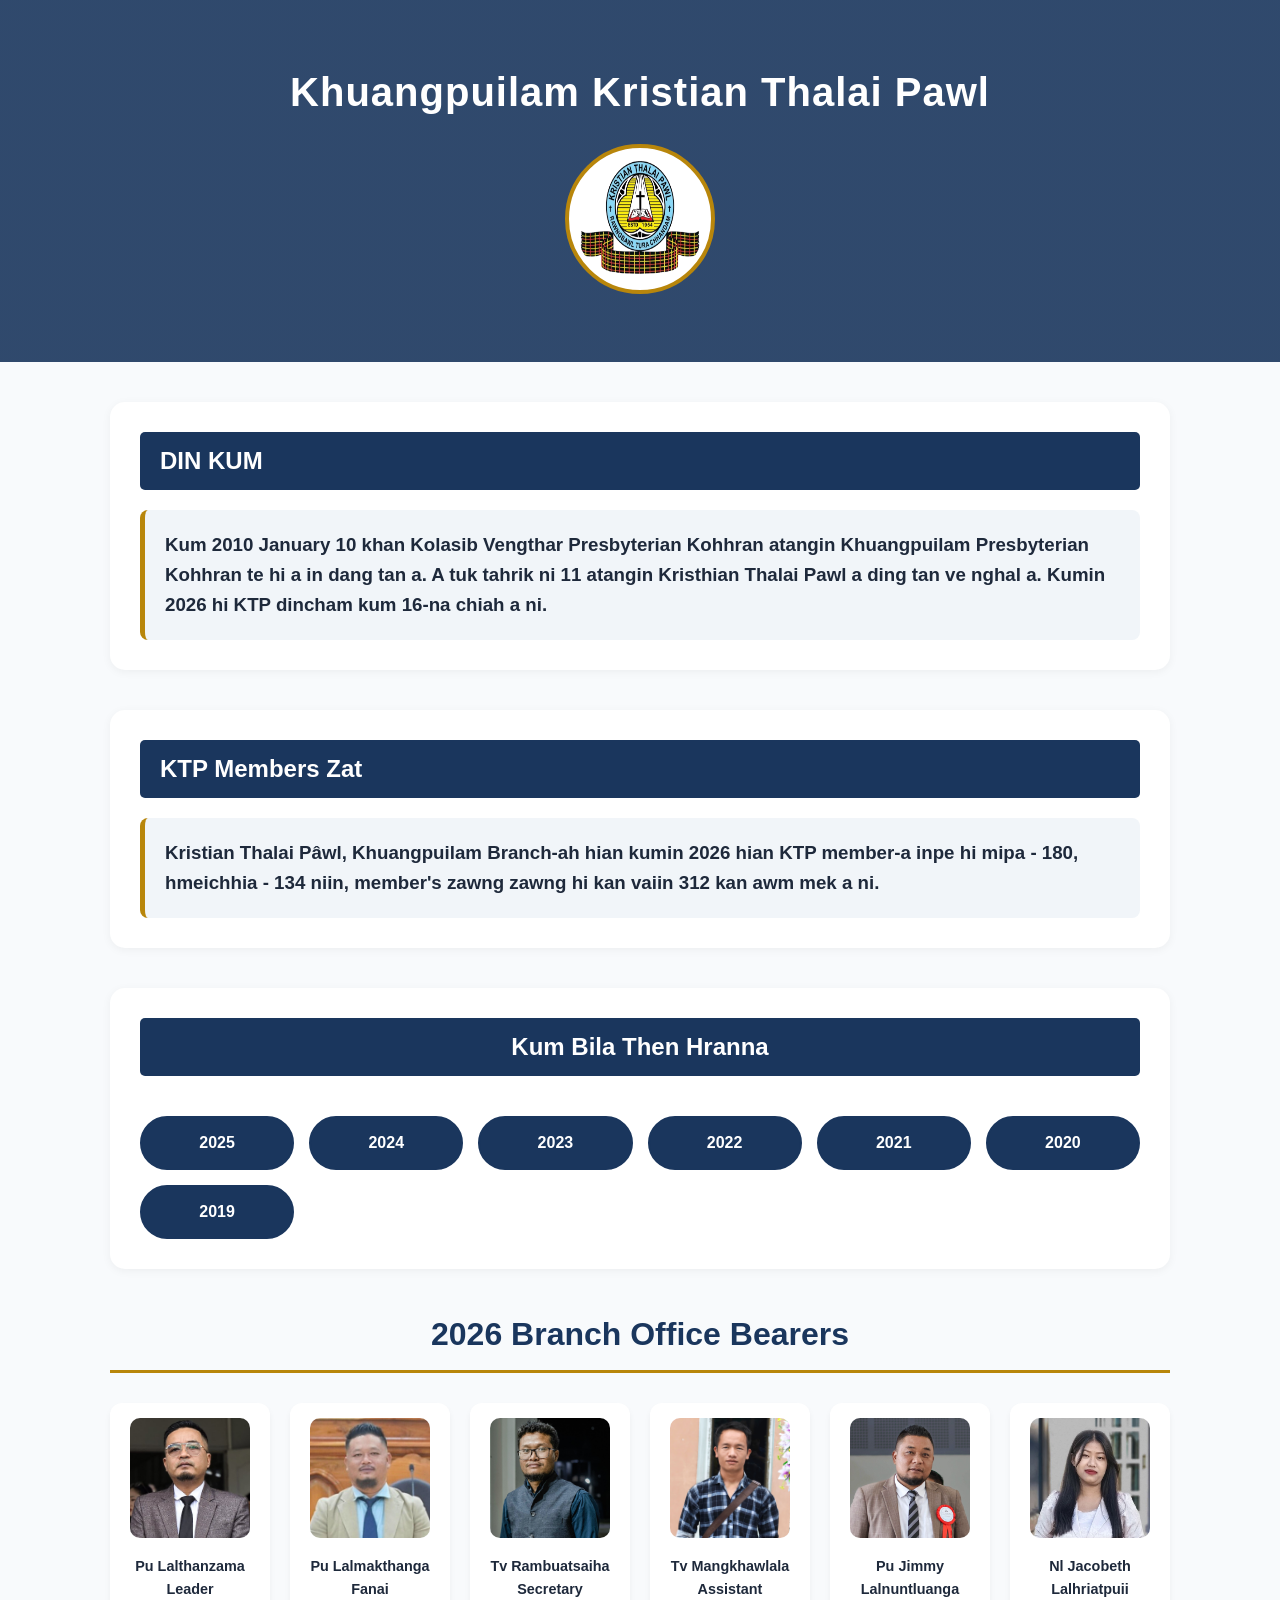
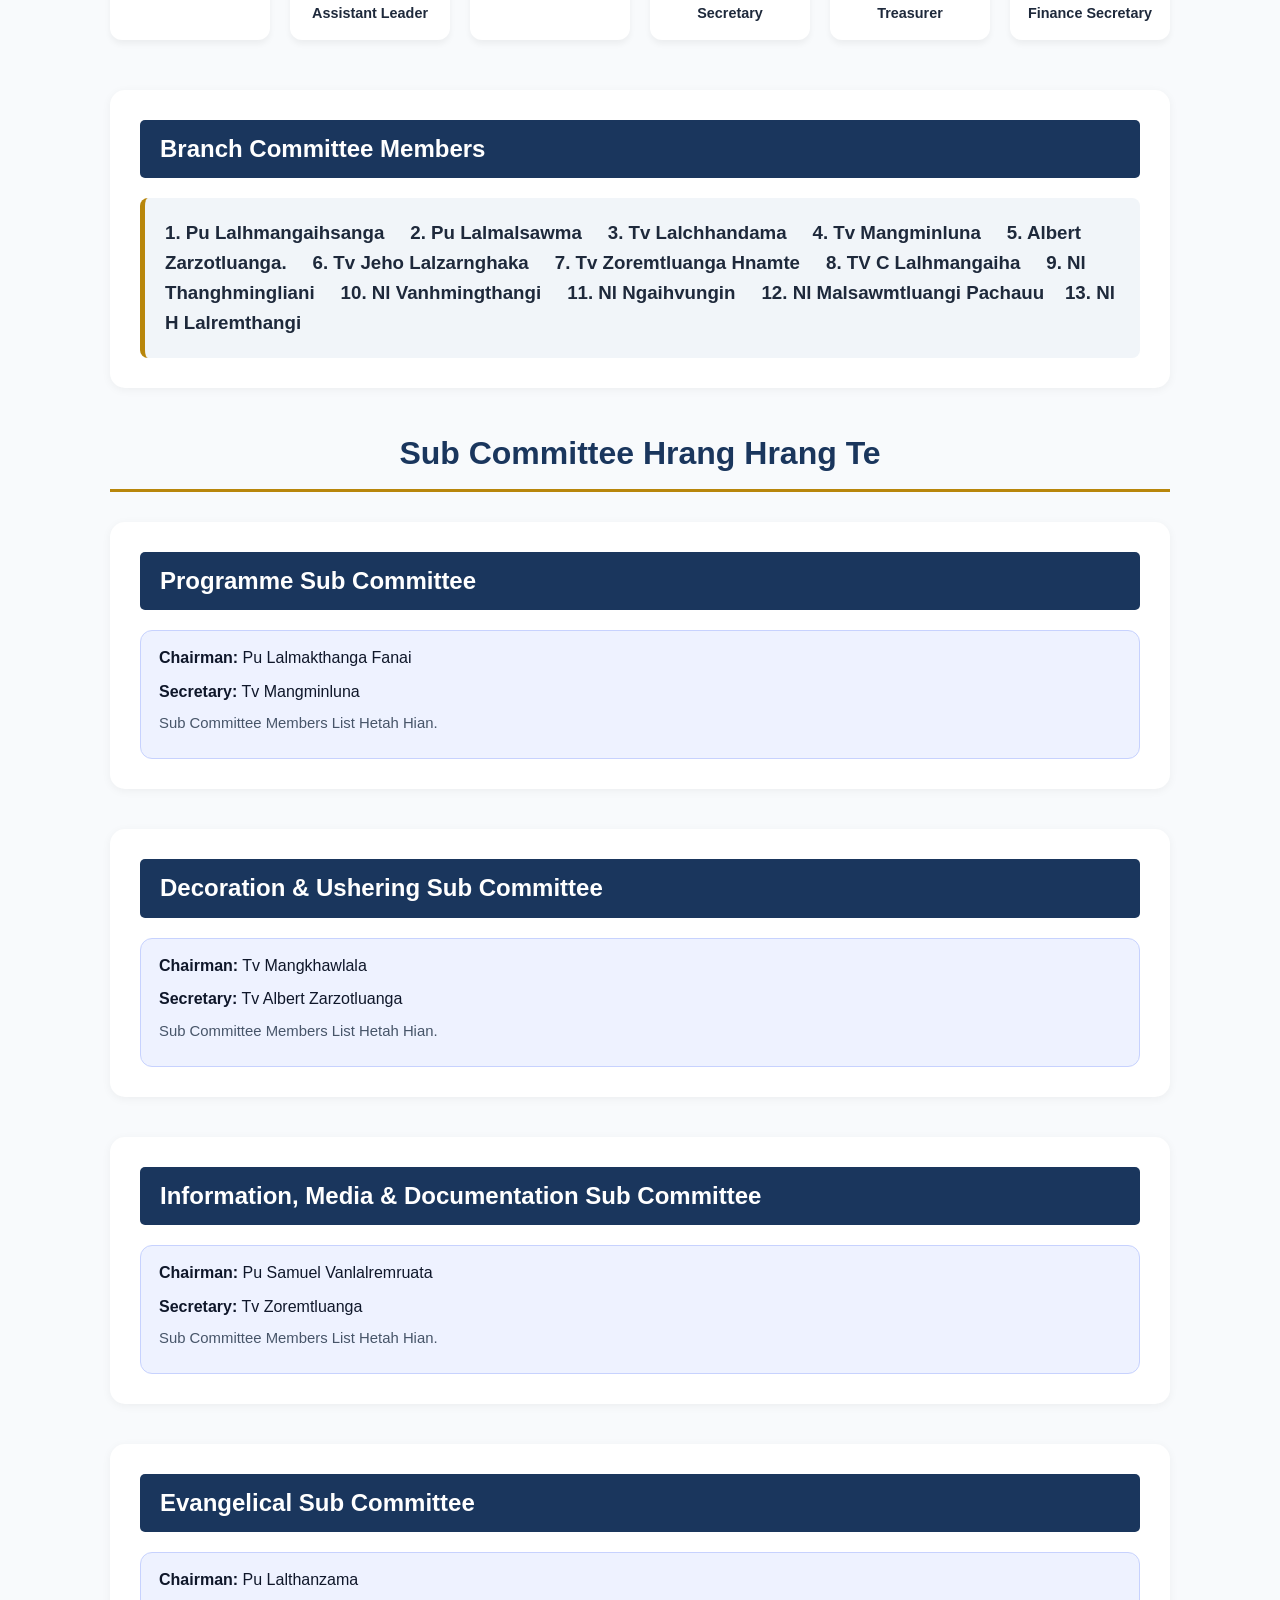
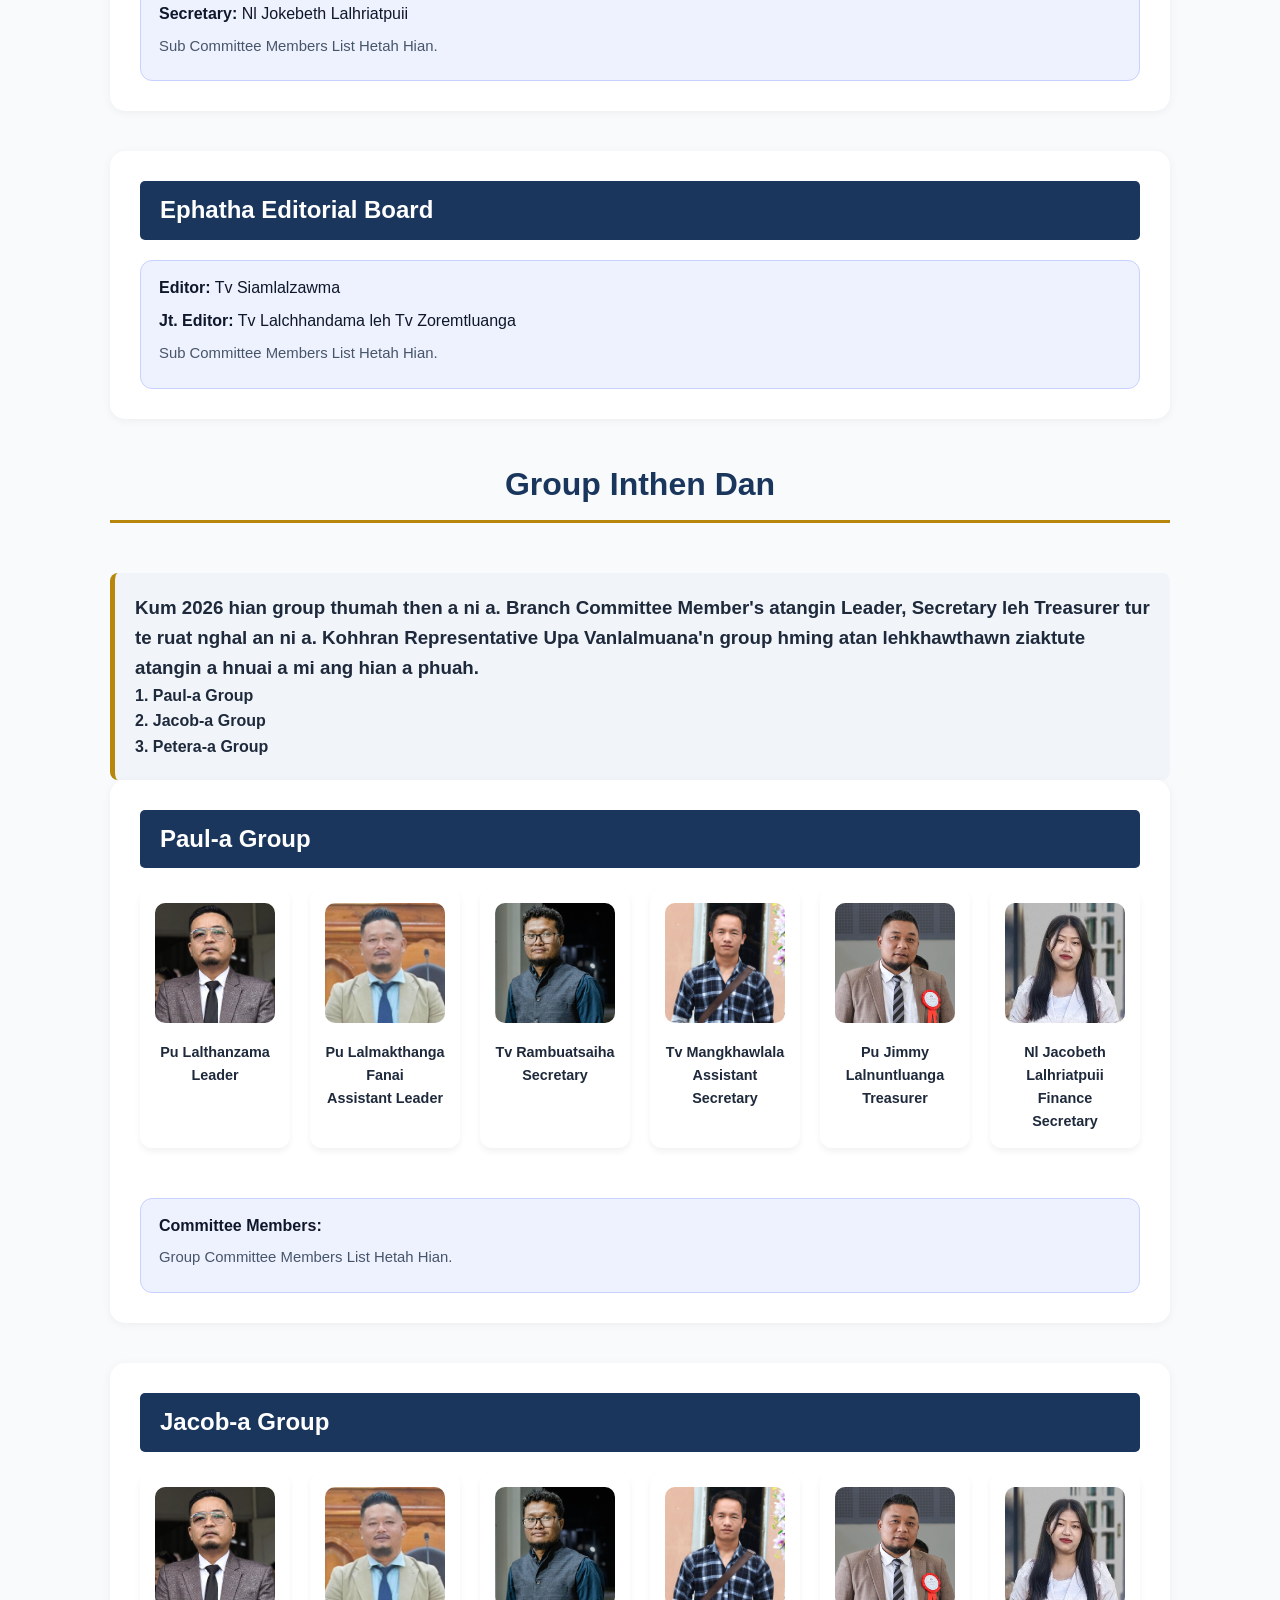
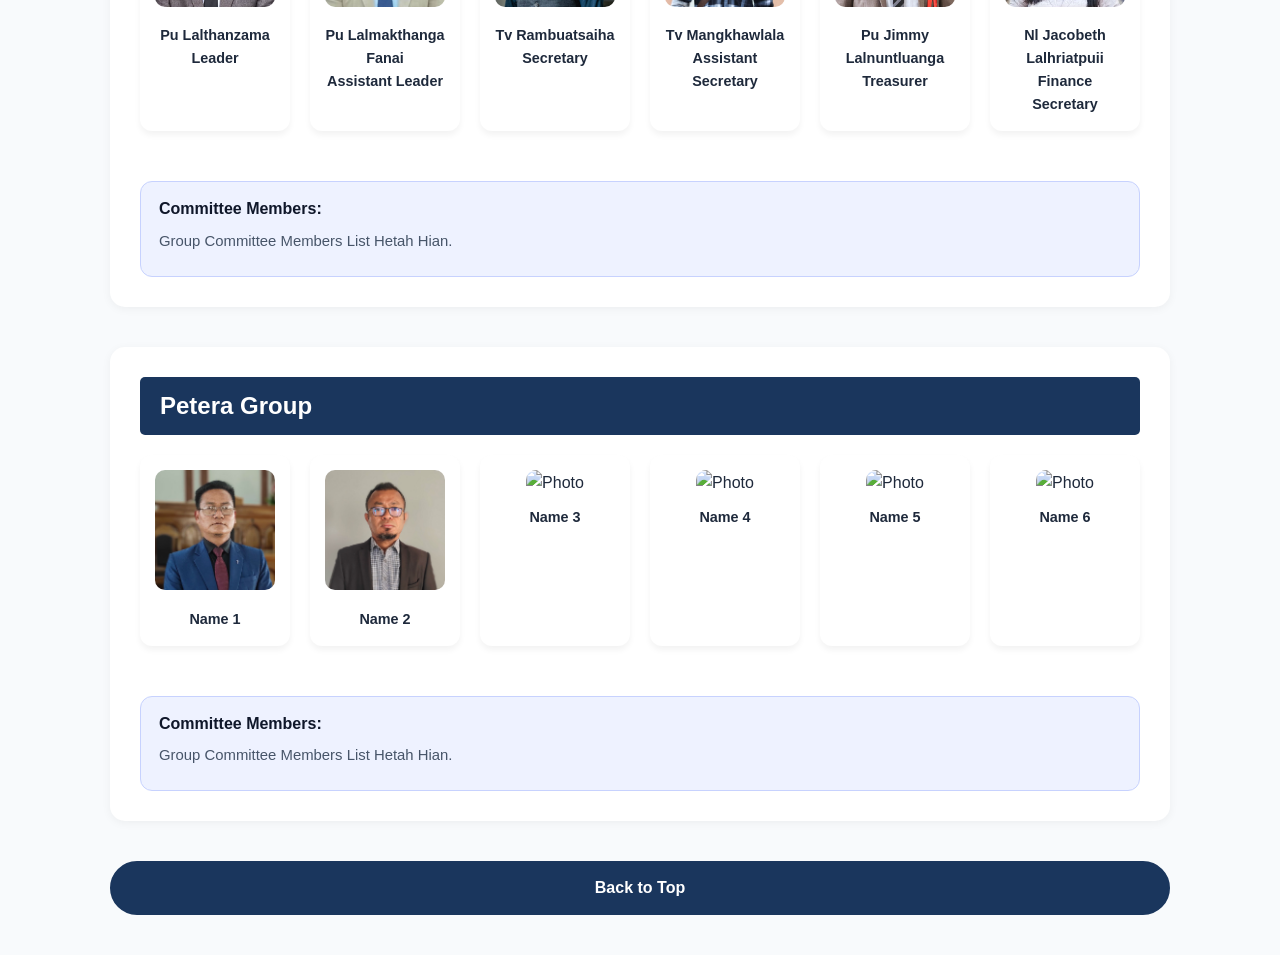
==== commit feca28e2: "8 Co-authored-by: Copilot <copilot@github.com>" ====
--- a/index.html
+++ b/index.html
@@ -88,7 +88,7 @@
             <div class="committee-summary" role="button" tabindex="0" aria-label="Open Programme Sub Committee details">
                 <p><strong>Chairman:</strong> Pu Lalmakthanga Fanai</p>
                 <p><strong>Secretary:</strong> Tv Mangminluna</p>
-                <p class="modal-note">Click here to open full committee details.</p>
+                <p class="modal-note">Sub Committee Members List Hetah Hian.</p>
             </div>
             <div class="committee-list hidden">
                 <h4>Members Te</h4>  
@@ -101,11 +101,10 @@
             <div class="committee-summary" role="button" tabindex="0" aria-label="Open Decoration & Ushering Sub Committee details">
                 <p><strong>Chairman:</strong> Tv Mangkhawlala</p>
                 <p><strong>Secretary:</strong> Tv Albert Zarzotluanga</p>
-                <p class="modal-note">Click here to open full committee details.</p>
-            </div>
-            <div class="committee-list hidden">
-                <h3>Chairman    : Tv Mangkhawlala </h3>
-                <h3>Secreatary  : Tv Albert Zarzotluanga </h3>
+                <p class="modal-note">Sub Committee Members List Hetah Hian.</p>
+            </div>
+            <div class="committee-list hidden">
+                
                 <h4>Members Te</h4>
                 <h4>1. Pu Sangrema &nbsp;&nbsp;&nbsp; 2. Tv C Lalhmangaihzuala &nbsp;&nbsp;&nbsp; 3. Jeho Lalzarnghaka &nbsp;&nbsp;&nbsp; 4. Tv Lalmuanchhana &nbsp;&nbsp;&nbsp; 5. Tv Lalrinkima
                 6. Nl H Lalremthangi &nbsp;&nbsp;&nbsp; 7. Nl Thanghmingliani &nbsp;&nbsp;&nbsp; 8. Nl Sapthanmawii  &nbsp;&nbsp;&nbsp; 9. Nl V Lalrinzuali &nbsp;&nbsp;&nbsp; </h4>    
@@ -117,11 +116,10 @@
             <div class="committee-summary" role="button" tabindex="0" aria-label="Open Information, Media & Documentation Sub Committee details">
                 <p><strong>Chairman:</strong> Pu Samuel Vanlalremruata</p>
                 <p><strong>Secretary:</strong> Tv Zoremtluanga</p>
-                <p class="modal-note">Click here to open full committee details.</p>
-            </div>
-            <div class="committee-list hidden">
-                <h3>Chairman    : Pu Samuel Vanlalremruata </h3>
-                <h3>Secreatary  : Tv Zoremtluanga </h3>
+                <p class="modal-note">Sub Committee Members List Hetah Hian.</p>
+            </div>
+            <div class="committee-list hidden">
+                
                 <h4>Members Te</h4>
                 <h4>1. Tv Lalchhandama &nbsp;&nbsp;&nbsp; 2. Nl Malsawmtluangi Pachuau &nbsp;&nbsp;&nbsp;
                     3. Nl Vanhmingthangi &nbsp;&nbsp;&nbsp; 4. Tv Emmanuel Huntharlawma &nbsp;&nbsp;&nbsp;
@@ -135,11 +133,10 @@
             <div class="committee-summary" role="button" tabindex="0" aria-label="Open Evangelical Sub Committee details">
                 <p><strong>Chairman:</strong> Pu Lalthanzama</p>
                 <p><strong>Secretary:</strong> Nl Jokebeth Lalhriatpuii</p>
-                <p class="modal-note">Click here to open full committee details.</p>
-            </div>
-            <div class="committee-list hidden">
-                <h3>Chairman    : Pu Lalthanzama </h3>
-                <h3>Secreatary  : Nl Jokebeth Lalhriatpuii </h3>
+                <p class="modal-note">Sub Committee Members List Hetah Hian.</p>
+            </div>
+            <div class="committee-list hidden">
+                
                 <h4>Members Te</h4>
                 <h4>Pu Jimmy Lalnuntluanga &nbsp;&nbsp;&nbsp; 2. Pu Lalhmangaihsanga &nbsp;&nbsp;&nbsp;
                     3. Pu Lalmalsawma &nbsp;&nbsp;&nbsp; 4. Nl Ngaihvungi &nbsp;&nbsp;&nbsp;
@@ -153,7 +150,7 @@
             <div class="committee-summary" role="button" tabindex="0" aria-label="Open Ephatha Editorial Board details">
                 <p><strong>Editor:</strong> Tv Siamlalzawma</p>
                 <p><strong>Jt. Editor:</strong> Tv Lalchhandama leh Tv Zoremtluanga</p>
-                <p class="modal-note">Click here to open full committee details.</p>
+                <p class="modal-note">Sub Committee Members List Hetah Hian.</p>
             </div>
             <div class="committee-list hidden">
                 <h3>Editor      : Tv Siamlalzawma </h3>
@@ -184,8 +181,12 @@
                 <div class="member-card"><img src="img/2026/treasurer.jpg" alt="Photo"><p>Pu Jimmy Lalnuntluanga</p><p>Treasurer</p></div>
                 <div class="member-card"><img src="img/2026/finance.jpg" alt="Photo"><p>Nl Jacobeth Lalhriatpuii</p><p>Finance Secretary</p></div>
         </div>
-            <div class="committee-list">
-                <h3>Paul-a Group Committee Members</h3>
+            <div class="committee-summary" role="button" tabindex="0" aria-label="Open Paul-a Group committee member list">
+                <p><strong>Committee Members:</strong></p>
+                <p class="modal-note">Group Committee Members List Hetah Hian.</p>
+            </div>
+            <div class="committee-list hidden">
+                
                 <h4>1. Carey Lalrinawma Sailo &nbsp;&nbsp;&nbsp; 2. Carey Lalrinawma Sailo &nbsp;&nbsp;&nbsp; 2. Carey Lalrinawma Sailo</h4>
                 <h4>1. Carey Lalrinawma Sailo &nbsp;&nbsp;&nbsp; 2. Carey Lalrinawma Sailo &nbsp;&nbsp;&nbsp; 2. Carey Lalrinawma Sailo</h4>
             </div>
@@ -202,8 +203,12 @@
                 <div class="member-card"><img src="img/2026/treasurer.jpg" alt="Photo"><p>Pu Jimmy Lalnuntluanga</p><p>Treasurer</p></div>
                 <div class="member-card"><img src="img/2026/finance.jpg" alt="Photo"><p>Nl Jacobeth Lalhriatpuii</p><p>Finance Secretary</p></div>
             </div>
-            <div class="committee-list">
-                <h3>Jacob-a Group Committee Members</h3>
+            <div class="committee-summary" role="button" tabindex="0" aria-label="Open Jacob-a Group committee member list">
+                <p><strong>Committee Members:</strong></p>
+                <p class="modal-note">Group Committee Members List Hetah Hian.</p>
+            </div>
+            <div class="committee-list hidden">
+                
                 <h4>1. Carey Lalrinawma Sailo &nbsp;&nbsp;&nbsp; 2. Carey Lalrinawma Sailo &nbsp;&nbsp;&nbsp; 2. Carey Lalrinawma Sailo</h4>
                 <h4>1. Carey Lalrinawma Sailo &nbsp;&nbsp;&nbsp; 2. Carey Lalrinawma Sailo &nbsp;&nbsp;&nbsp; 2. Carey Lalrinawma Sailo</h4>
             </div>
@@ -220,8 +225,12 @@
                 <div class="member-card"><img src="images/2025/paula5.jpg" alt="Photo"><p>Name 5</p></div>
                 <div class="member-card"><img src="images/2025/paula6.jpg" alt="Photo"><p>Name 6</p></div>
             </div>
-            <div class="committee-list">
-                <h3>Petera Group Committee Members</h3>
+            <div class="committee-summary" role="button" tabindex="0" aria-label="Open Petera Group committee member list">
+                <p><strong>Committee Members:</strong></p>
+                <p class="modal-note">Group Committee Members List Hetah Hian.</p>
+            </div>
+            <div class="committee-list hidden">
+               
                 <h4>1. Carey Lalrinawma Sailo &nbsp;&nbsp;&nbsp; 2. Carey Lalrinawma Sailo &nbsp;&nbsp;&nbsp; 2. Carey Lalrinawma Sailo</h4>
                 <h4>1. Carey Lalrinawma Sailo &nbsp;&nbsp;&nbsp; 2. Carey Lalrinawma Sailo &nbsp;&nbsp;&nbsp; 2. Carey Lalrinawma Sailo</h4>
             </div>
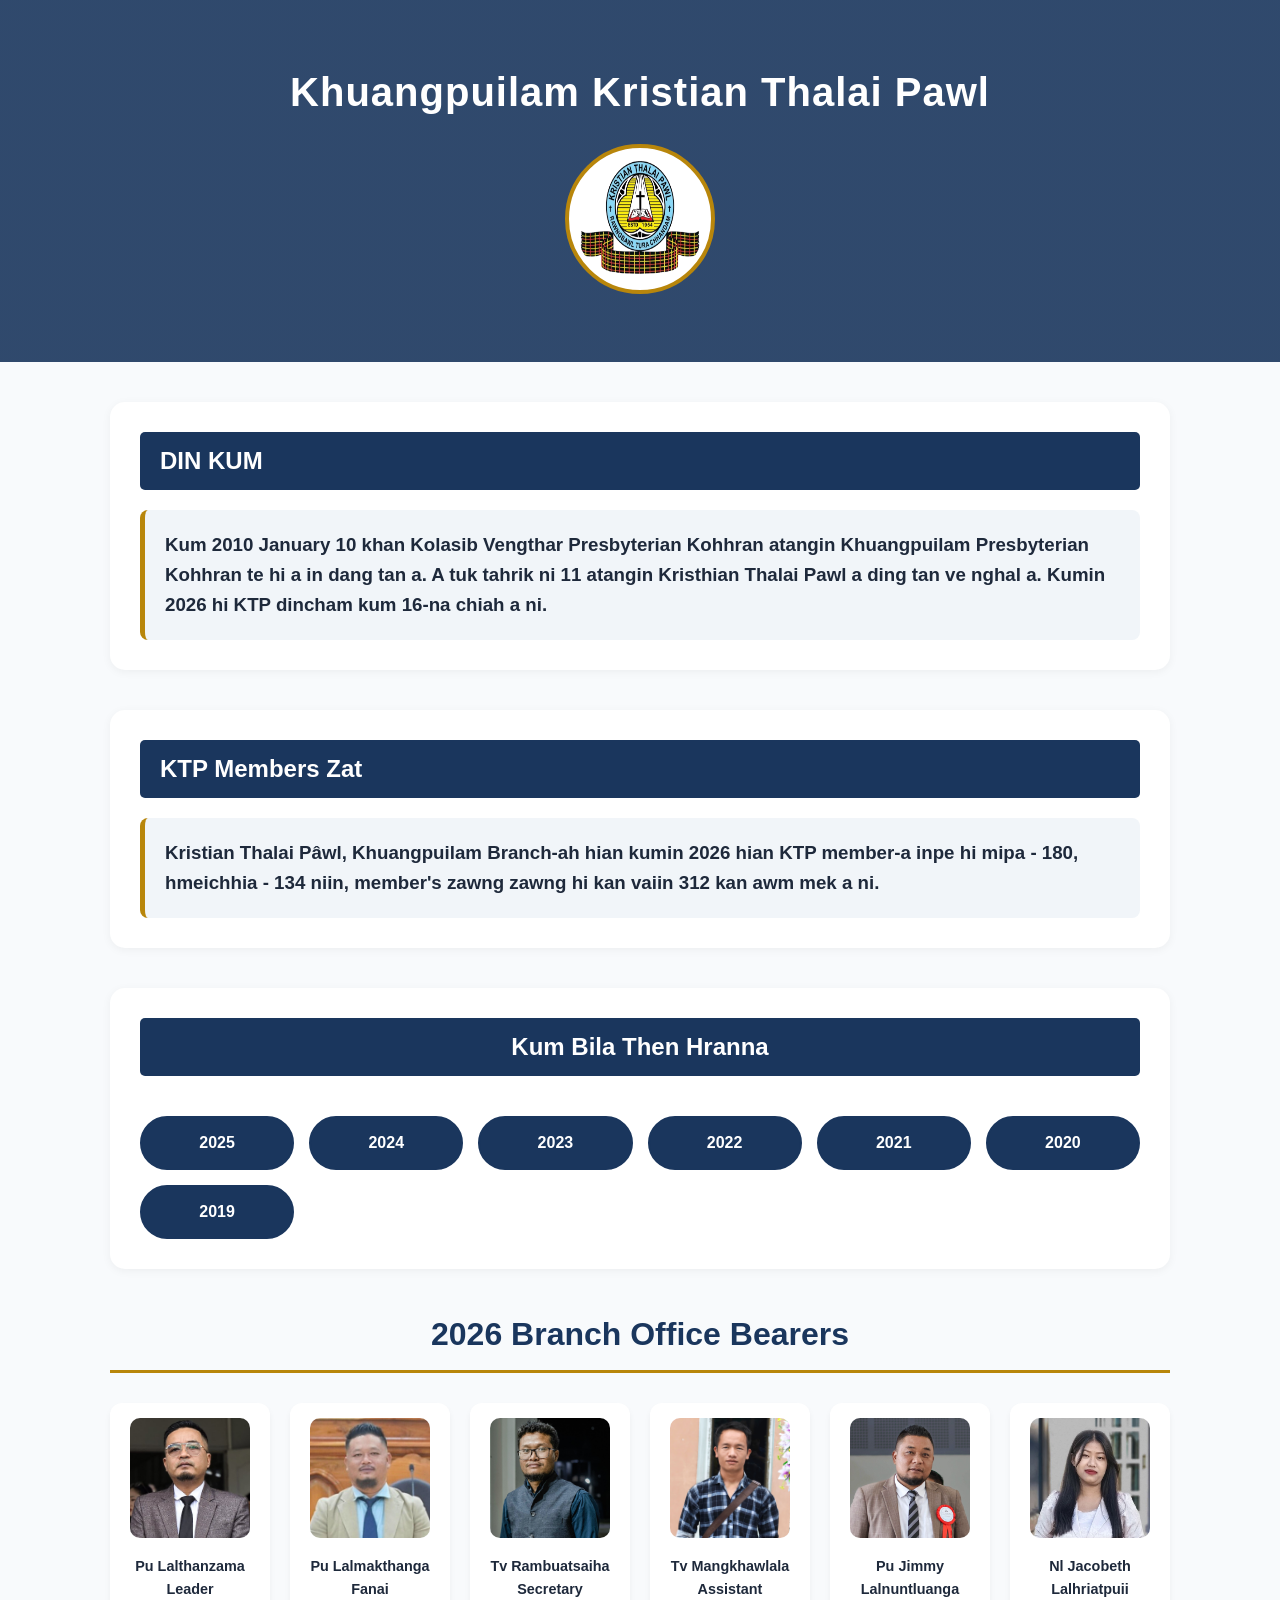
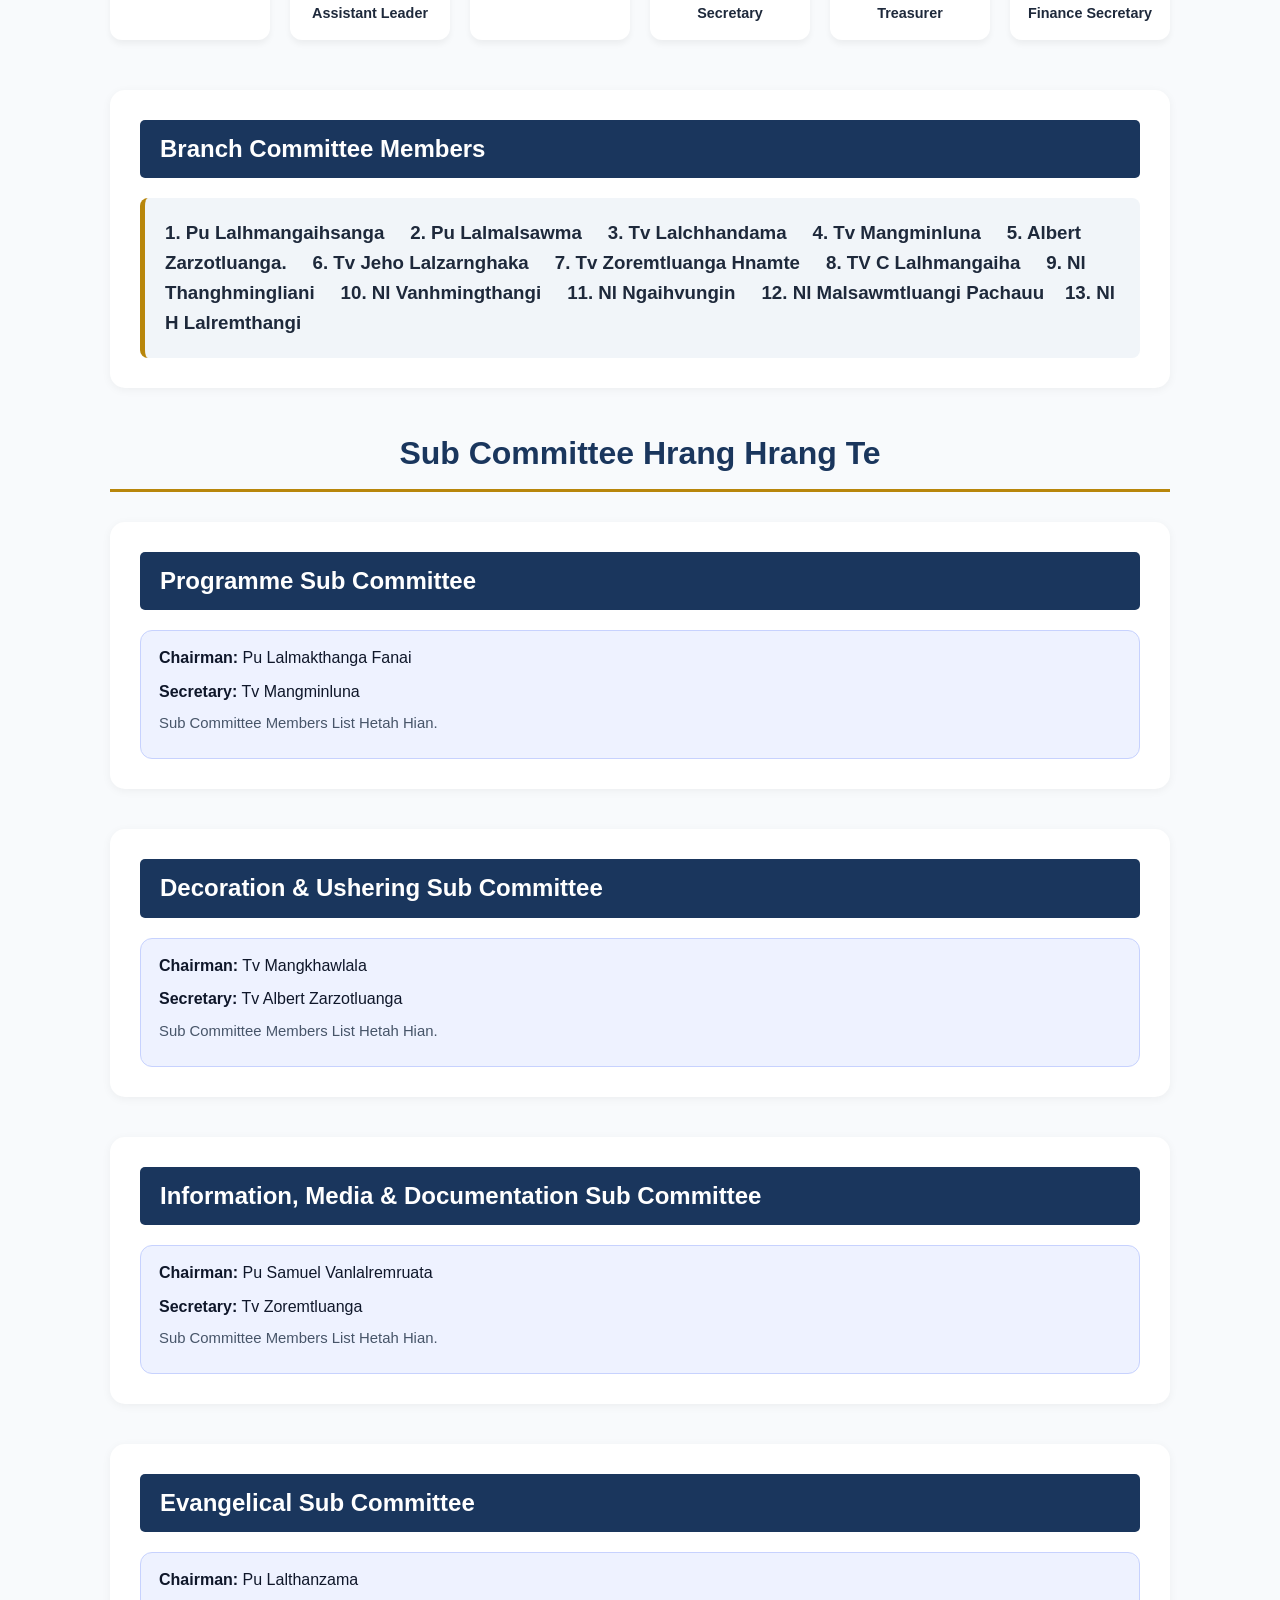
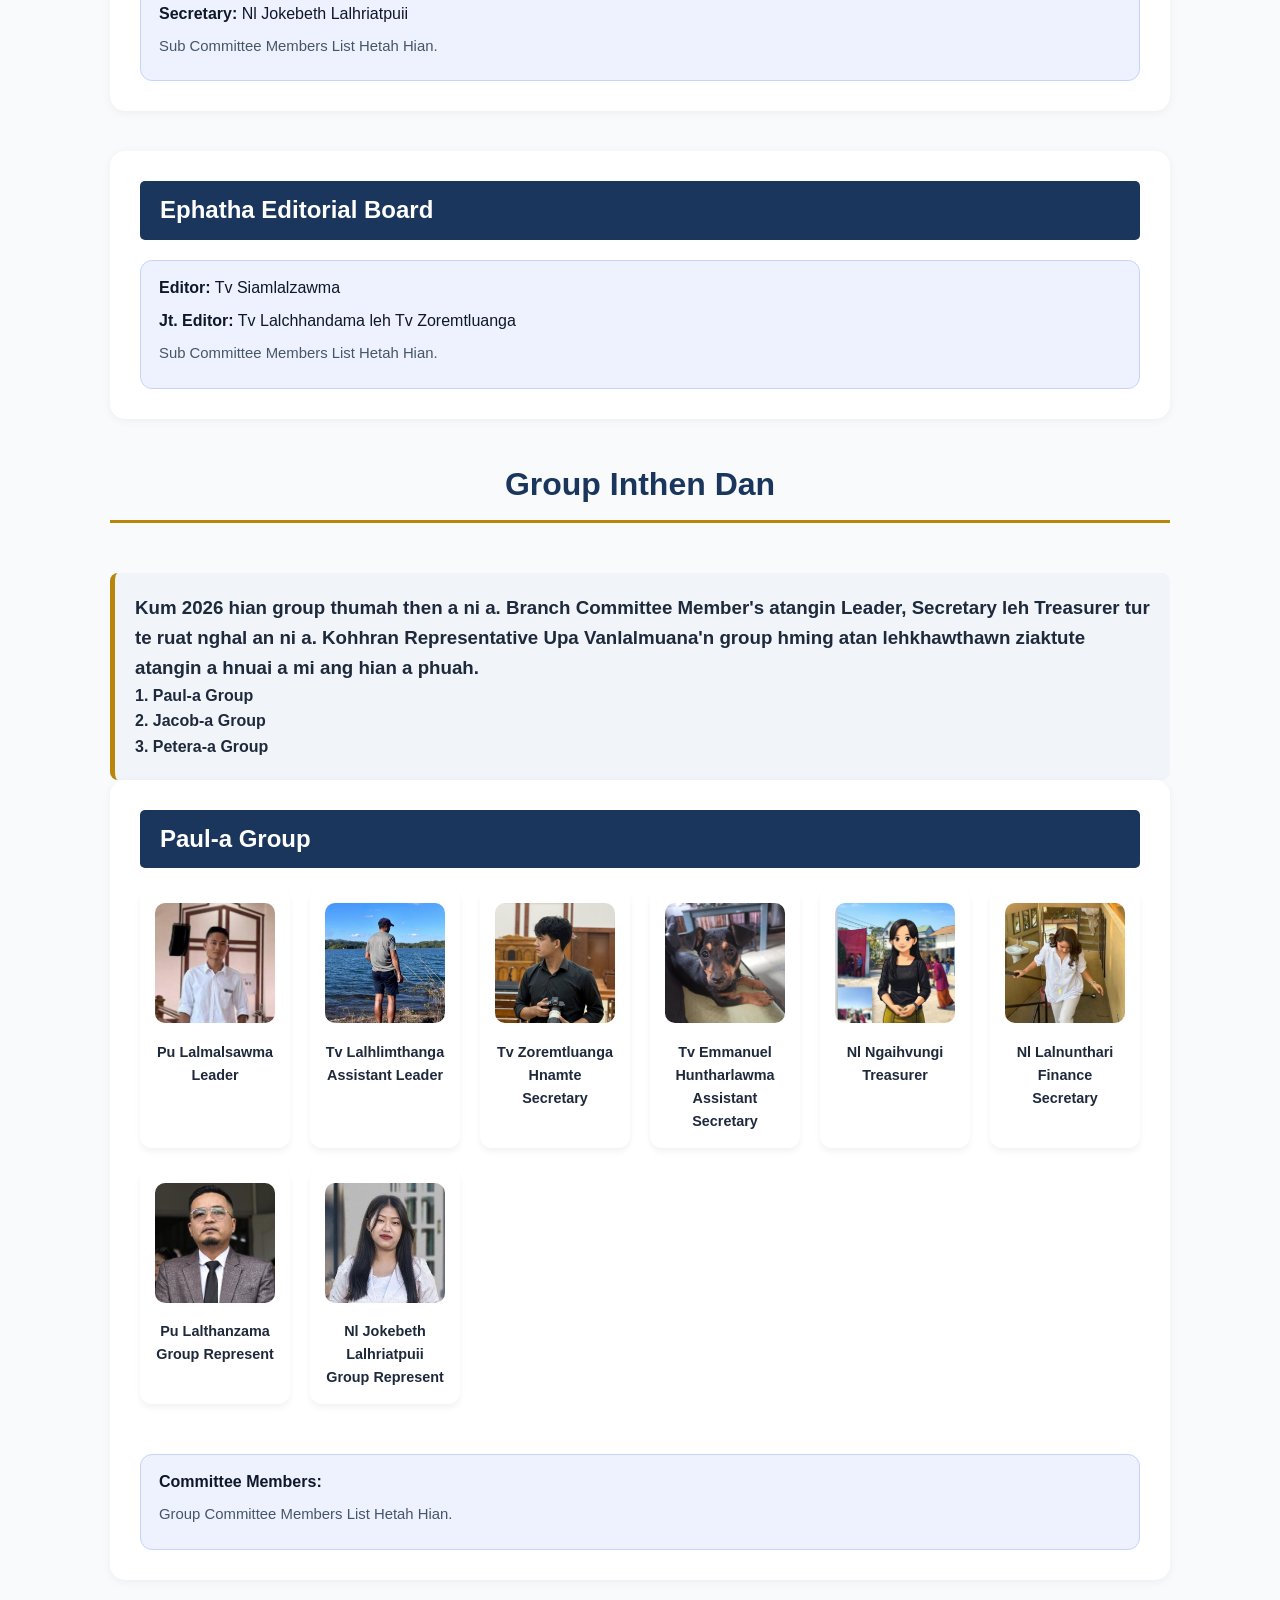
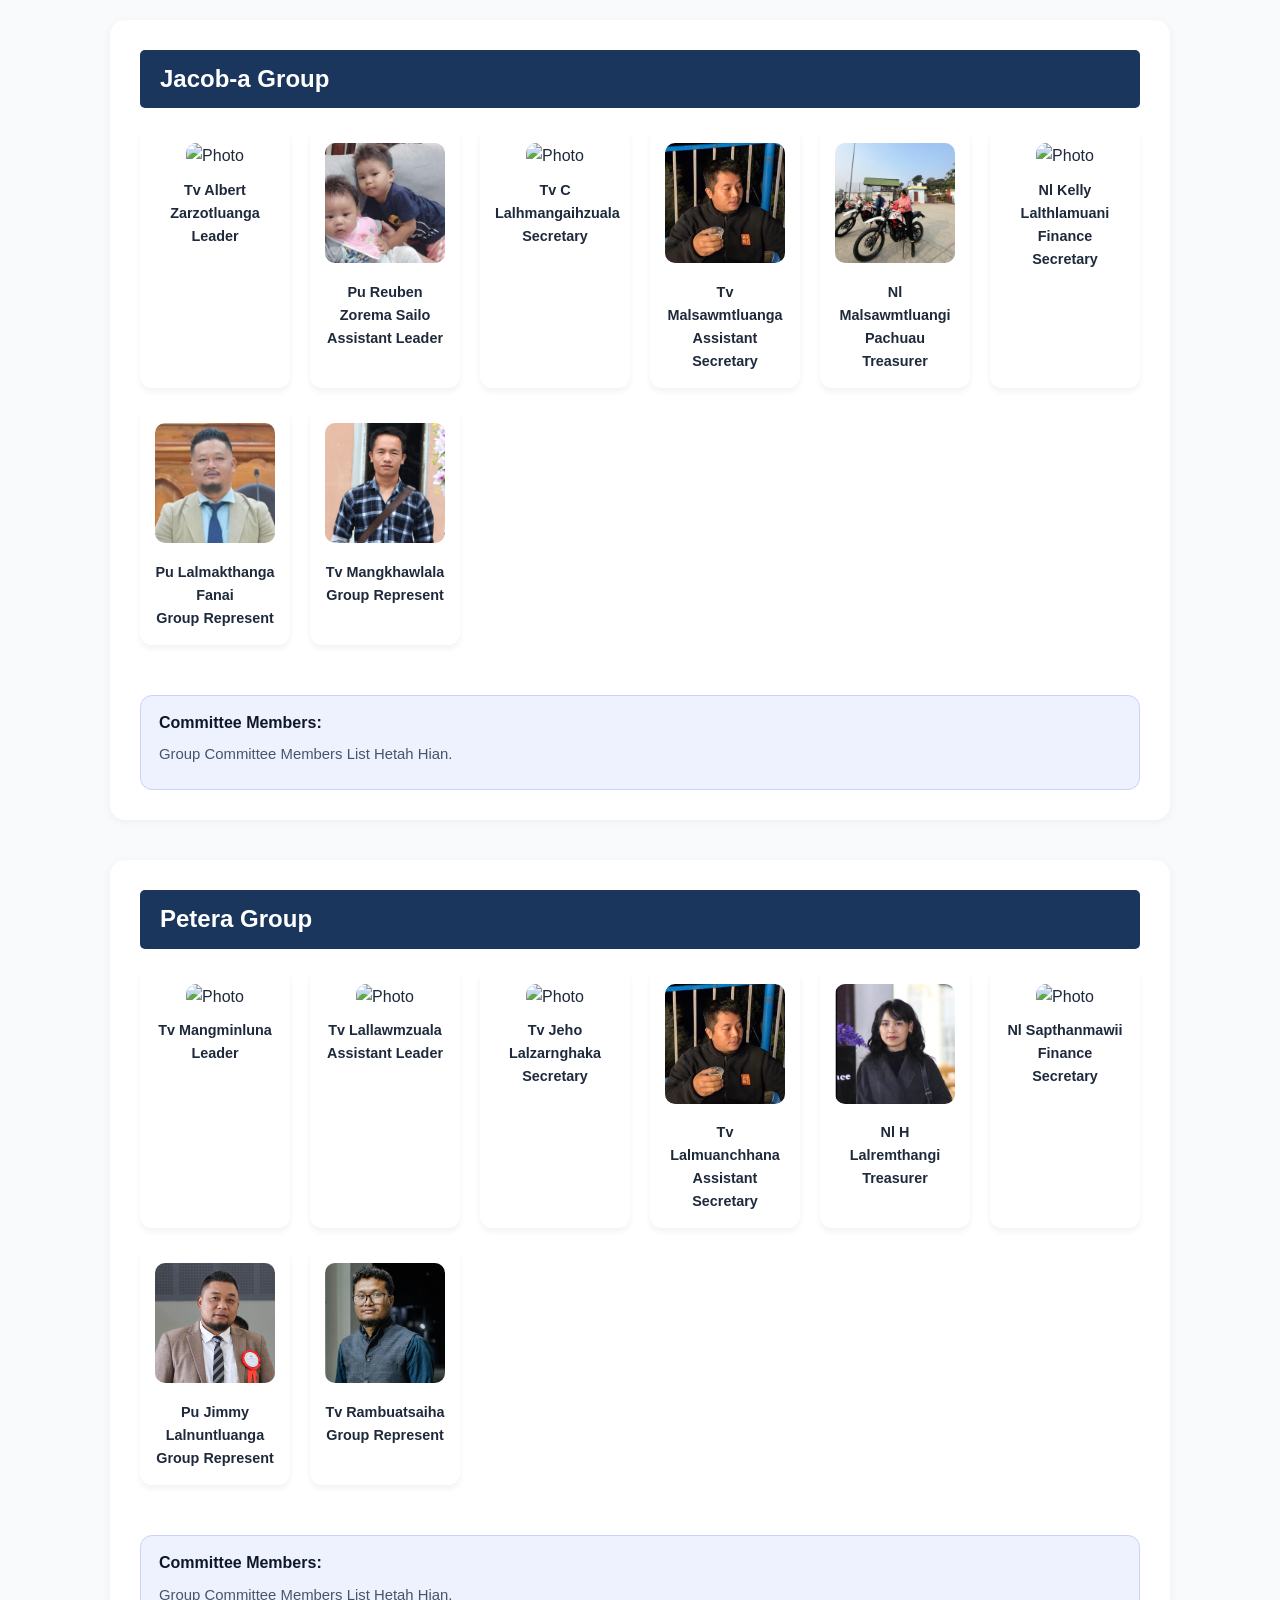
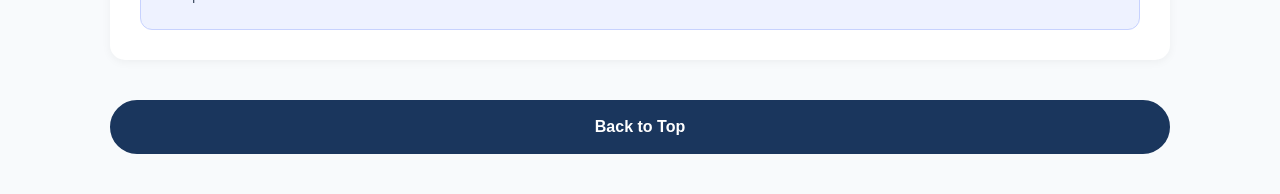
==== commit 6881f388: "11" ====
--- a/index.html
+++ b/index.html
@@ -60,12 +60,12 @@
         
         <h2 class="section-title">2026 Branch Office Bearers</h2>
         <div class="members-grid">
-            <div class="member-card"><img src="img/2026/Leader.jpg" alt="Photo"><p>Pu Lalthanzama</p><p>Leader</p></div>
-            <div class="member-card"><img src="img/2026/asstleader.jpg" alt="Photo"><p>Pu Lalmakthanga Fanai</p><p>Assistant Leader</p></div>
-            <div class="member-card"><img src="img/2026/secy.jpg" alt="Photo"><p>Tv Rambuatsaiha</p><p>Secretary</p></div>
+            <div class="member-card"><img src="img/2026/tetea.jpg" alt="Photo"><p>Pu Lalthanzama</p><p>Leader</p></div>
+            <div class="member-card"><img src="img/2026/maka.jpg" alt="Photo"><p>Pu Lalmakthanga Fanai</p><p>Assistant Leader</p></div>
+            <div class="member-card"><img src="img/2026/Buata.jpg" alt="Photo"><p>Tv Rambuatsaiha</p><p>Secretary</p></div>
             <div class="member-card"><img src="img/2026/asstsecy.jfif" alt="Photo"><p>Tv Mangkhawlala</p><p>Assistant Secretary</p></div>
-            <div class="member-card"><img src="img/2026/treasurer.jpg" alt="Photo"><p>Pu Jimmy Lalnuntluanga</p><p>Treasurer</p></div>
-            <div class="member-card"><img src="img/2026/finance.jpg" alt="Photo"><p>Nl Jacobeth Lalhriatpuii</p><p>Finance Secretary</p></div>
+            <div class="member-card"><img src="img/2026/jimmy.jpg" alt="Photo"><p>Pu Jimmy Lalnuntluanga</p><p>Treasurer</p></div>
+            <div class="member-card"><img src="img/2026/bethi.jpg" alt="Photo"><p>Nl Jacobeth Lalhriatpuii</p><p>Finance Secretary</p></div>
         </div>
 
         <section class="group-section">
@@ -174,12 +174,14 @@
         <section class="group-section">
             <h2 class="group-title">Paul-a Group</h2>
             <div class="members-grid">
-                <div class="member-card"><img src="img/2026/Leader.jpg" alt="Photo"><p>Pu Lalthanzama</p><p>Leader</p></div>
-                <div class="member-card"><img src="img/2026/asstleader.jpg" alt="Photo"><p>Pu Lalmakthanga Fanai</p><p>Assistant Leader</p></div>
-                <div class="member-card"><img src="img/2026/secy.jpg" alt="Photo"><p>Tv Rambuatsaiha</p><p>Secretary</p></div>
-                <div class="member-card"><img src="img/2026/asstsecy.jfif" alt="Photo"><p>Tv Mangkhawlala</p><p>Assistant Secretary</p></div>
-                <div class="member-card"><img src="img/2026/treasurer.jpg" alt="Photo"><p>Pu Jimmy Lalnuntluanga</p><p>Treasurer</p></div>
-                <div class="member-card"><img src="img/2026/finance.jpg" alt="Photo"><p>Nl Jacobeth Lalhriatpuii</p><p>Finance Secretary</p></div>
+                <div class="member-card"><img src="group/2026/tea1.jpg" alt="Photo"><p>Pu Lalmalsawma</p><p>Leader</p></div>
+                <div class="member-card"><img src="group/2026/hlimthanga.jpg" alt="Photo"><p>Tv Lalhlimthanga</p><p>Assistant Leader</p></div>
+                <div class="member-card"><img src="group/2026/zorema.jpg" alt="Photo"><p>Tv Zoremtluanga Hnamte</p><p>Secretary</p></div>
+                <div class="member-card"><img src="group/2026/emma.jpg" alt="Photo"><p>Tv Emmanuel Huntharlawma</p><p>Assistant Secretary</p></div>
+                <div class="member-card"><img src="group/2026/ngaihvungi.jpg" alt="Photo"><p>Nl Ngaihvungi</p><p>Treasurer</p></div>
+                <div class="member-card"><img src="group/2026/nunthari.jpg" alt="Photo"><p>Nl Lalnunthari</p><p>Finance Secretary</p></div>
+                <div class="member-card"><img src="img/2026/tetea.jpg" alt="Photo"><p>Pu Lalthanzama</p><p>Group Represent</p></div>
+                <div class="member-card"><img src="img/2026/bethi.jpg" alt="Photo"><p>Nl Jokebeth Lalhriatpuii</p><p>Group Represent</p></div>
         </div>
             <div class="committee-summary" role="button" tabindex="0" aria-label="Open Paul-a Group committee member list">
                 <p><strong>Committee Members:</strong></p>
@@ -196,12 +198,14 @@
         <section class="group-section">
             <h2 class="group-title">Jacob-a Group</h2>
             <div class="members-grid">
-                <div class="member-card"><img src="img/2026/Leader.jpg" alt="Photo"><p>Pu Lalthanzama</p><p>Leader</p></div>
-                <div class="member-card"><img src="img/2026/asstleader.jpg" alt="Photo"><p>Pu Lalmakthanga Fanai</p><p>Assistant Leader</p></div>
-                <div class="member-card"><img src="img/2026/secy.jpg" alt="Photo"><p>Tv Rambuatsaiha</p><p>Secretary</p></div>
-                <div class="member-card"><img src="img/2026/asstsecy.jfif" alt="Photo"><p>Tv Mangkhawlala</p><p>Assistant Secretary</p></div>
-                <div class="member-card"><img src="img/2026/treasurer.jpg" alt="Photo"><p>Pu Jimmy Lalnuntluanga</p><p>Treasurer</p></div>
-                <div class="member-card"><img src="img/2026/finance.jpg" alt="Photo"><p>Nl Jacobeth Lalhriatpuii</p><p>Finance Secretary</p></div>
+                <div class="member-card"><img src="group/2026/albert.jpg" alt="Photo"><p>Tv Albert Zarzotluanga</p><p>Leader</p></div>
+                <div class="member-card"><img src="group/2026/reuben.jpg" alt="Photo"><p>Pu Reuben Zorema Sailo</p><p>Assistant Leader</p></div>
+                <div class="member-card"><img src="group/2026/zuala.jpg" alt="Photo"><p>Tv C Lalhmangaihzuala</p><p>Secretary</p></div>
+                <div class="member-card"><img src="group/2026/sawm2a.jpg" alt="Photo"><p>Tv Malsawmtluanga</p><p>Assistant Secretary</p></div>
+                <div class="member-card"><img src="group/2026/asawmi.jpg" alt="Photo"><p>Nl Malsawmtluangi Pachuau</p><p>Treasurer</p></div>
+                <div class="member-card"><img src="group/2026/kelly.jpg" alt="Photo"><p>Nl Kelly Lalthlamuani</p><p>Finance Secretary</p></div>
+                <div class="member-card"><img src="img/2026/maka.jpg" alt="Photo"><p>Pu Lalmakthanga Fanai</p><p>Group Represent</p></div>
+                <div class="member-card"><img src="img/2026/asstsecy.jfif" alt="Photo"><p>Tv Mangkhawlala</p><p>Group Represent</p></div>
             </div>
             <div class="committee-summary" role="button" tabindex="0" aria-label="Open Jacob-a Group committee member list">
                 <p><strong>Committee Members:</strong></p>
@@ -218,12 +222,14 @@
         <section class="group-section">
             <h2 class="group-title">Petera Group</h2>
             <div class="members-grid">
-                <div class="member-card"><img src="img/1.jpg" alt="Photo"><p>Name 1</p></div>
-                <div class="member-card"><img src="img/2.jpg" alt="Photo"><p>Name 2</p></div>
-                <div class="member-card"><img src="images/2025/paula3.jpg" alt="Photo"><p>Name 3</p></div>
-                <div class="member-card"><img src="images/2025/paula4.jpg" alt="Photo"><p>Name 4</p></div>
-                <div class="member-card"><img src="images/2025/paula5.jpg" alt="Photo"><p>Name 5</p></div>
-                <div class="member-card"><img src="images/2025/paula6.jpg" alt="Photo"><p>Name 6</p></div>
+                <div class="member-card"><img src="group/2026/luna.jpg" alt="Photo"><p>Tv Mangminluna</p><p>Leader</p></div>
+                <div class="member-card"><img src="group/2026/lawmzuala.jpg" alt="Photo"><p>Tv Lallawmzuala</p><p>Assistant Leader</p></div>
+                <div class="member-card"><img src="group/2026/zuala.jpg" alt="Photo"><p>Tv Jeho Lalzarnghaka</p><p>Secretary</p></div>
+                <div class="member-card"><img src="group/2026/sawm2a.jpg" alt="Photo"><p>Tv Lalmuanchhana</p><p>Assistant Secretary</p></div>
+                <div class="member-card"><img src="group/2026/maremi.jpg" alt="Photo"><p>Nl H Lalremthangi</p><p>Treasurer</p></div>
+                <div class="member-card"><img src="group/2026/sapi.jpg" alt="Photo"><p>Nl Sapthanmawii</p><p>Finance Secretary</p></div>
+                <div class="member-card"><img src="img/2026/jimmy.jpg" alt="Photo"><p>Pu Jimmy Lalnuntluanga</p><p>Group Represent</p></div>
+                <div class="member-card"><img src="img/2026/Buata.jpg" alt="Photo"><p>Tv Rambuatsaiha</p><p>Group Represent</p></div>
             </div>
             <div class="committee-summary" role="button" tabindex="0" aria-label="Open Petera Group committee member list">
                 <p><strong>Committee Members:</strong></p>
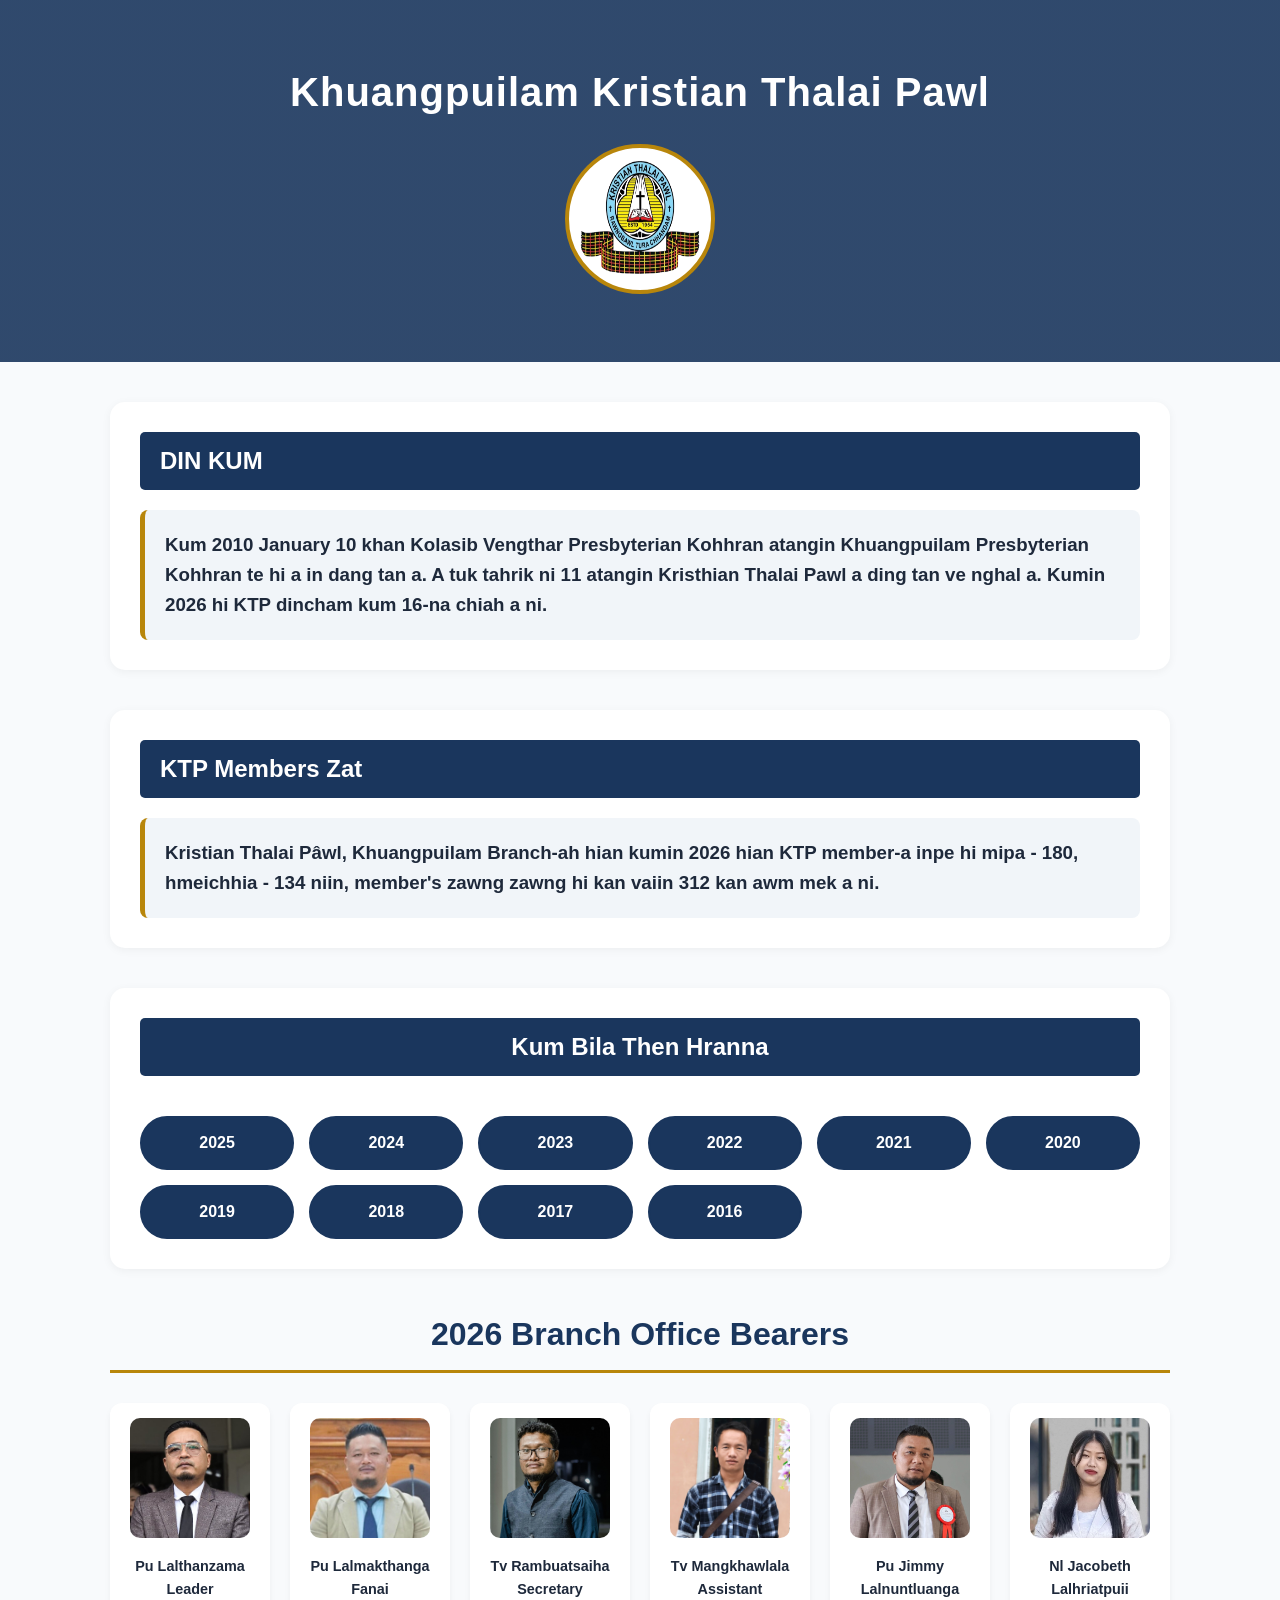
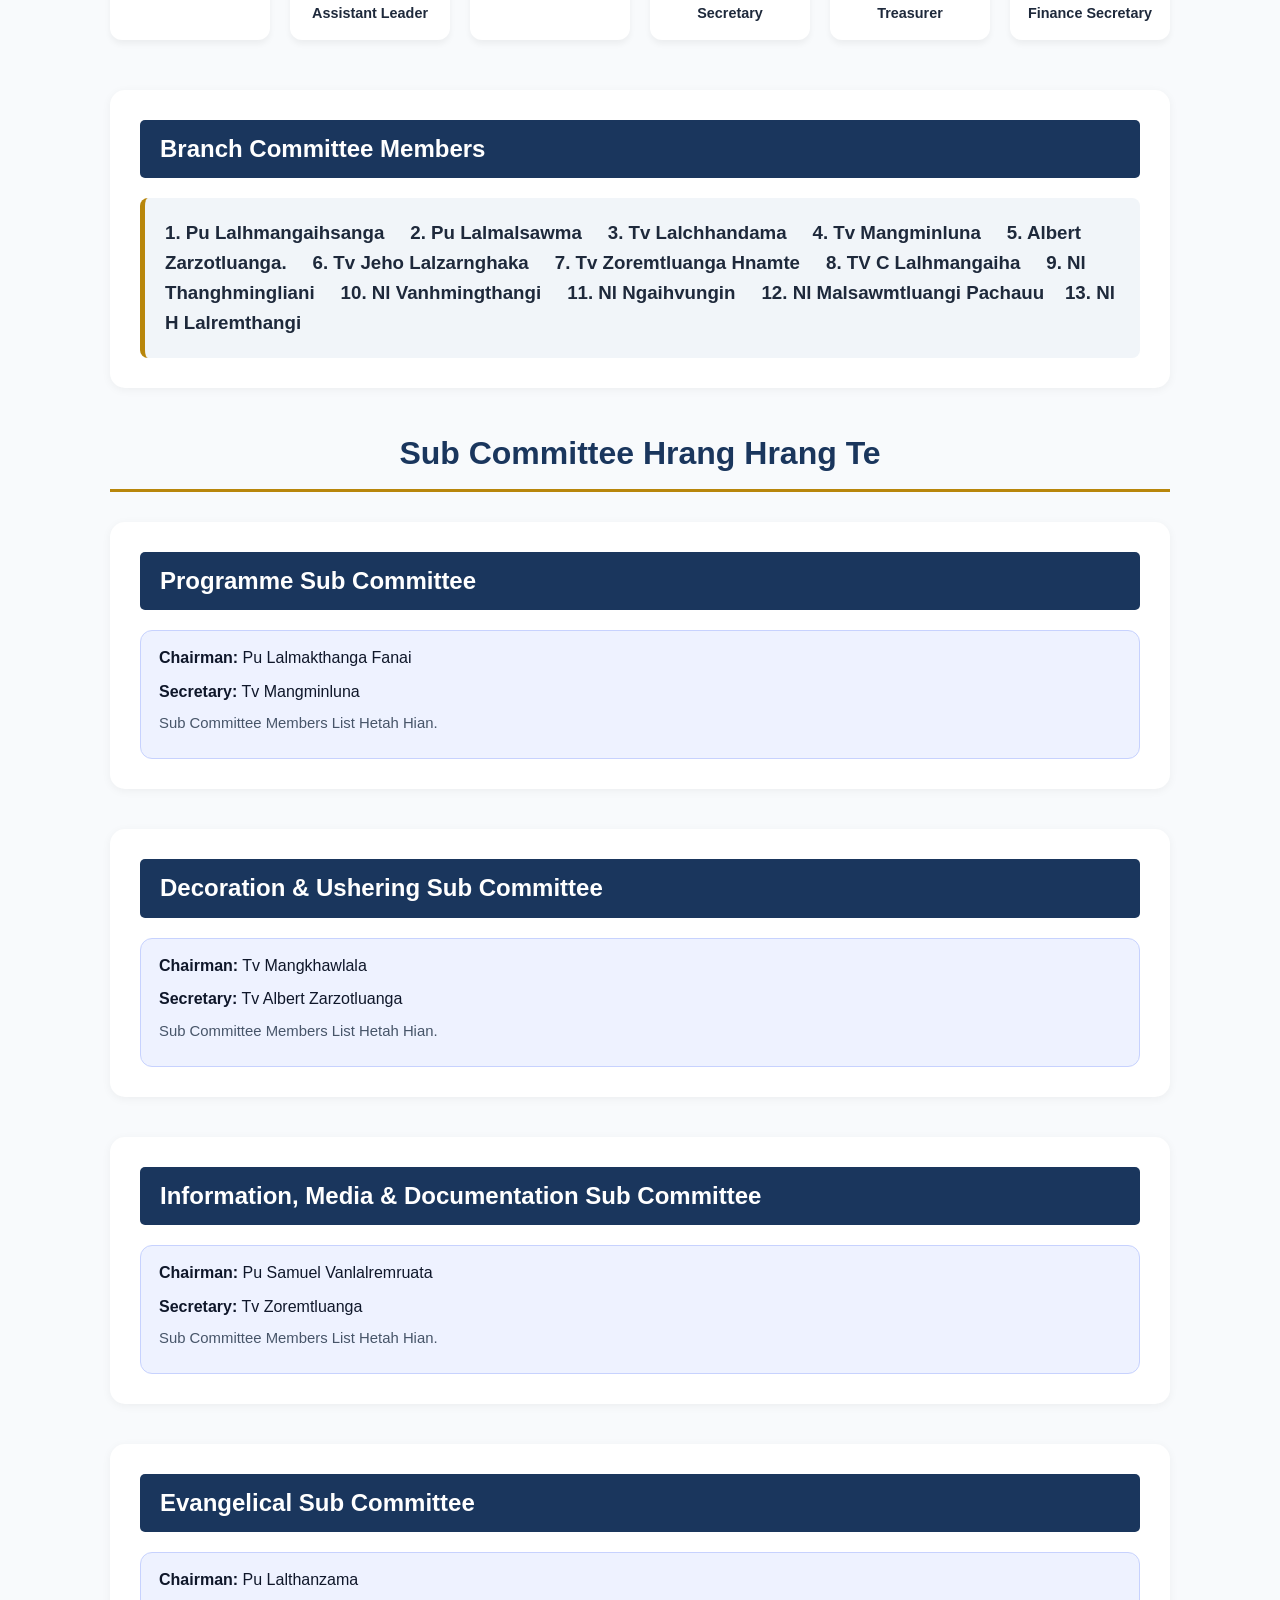
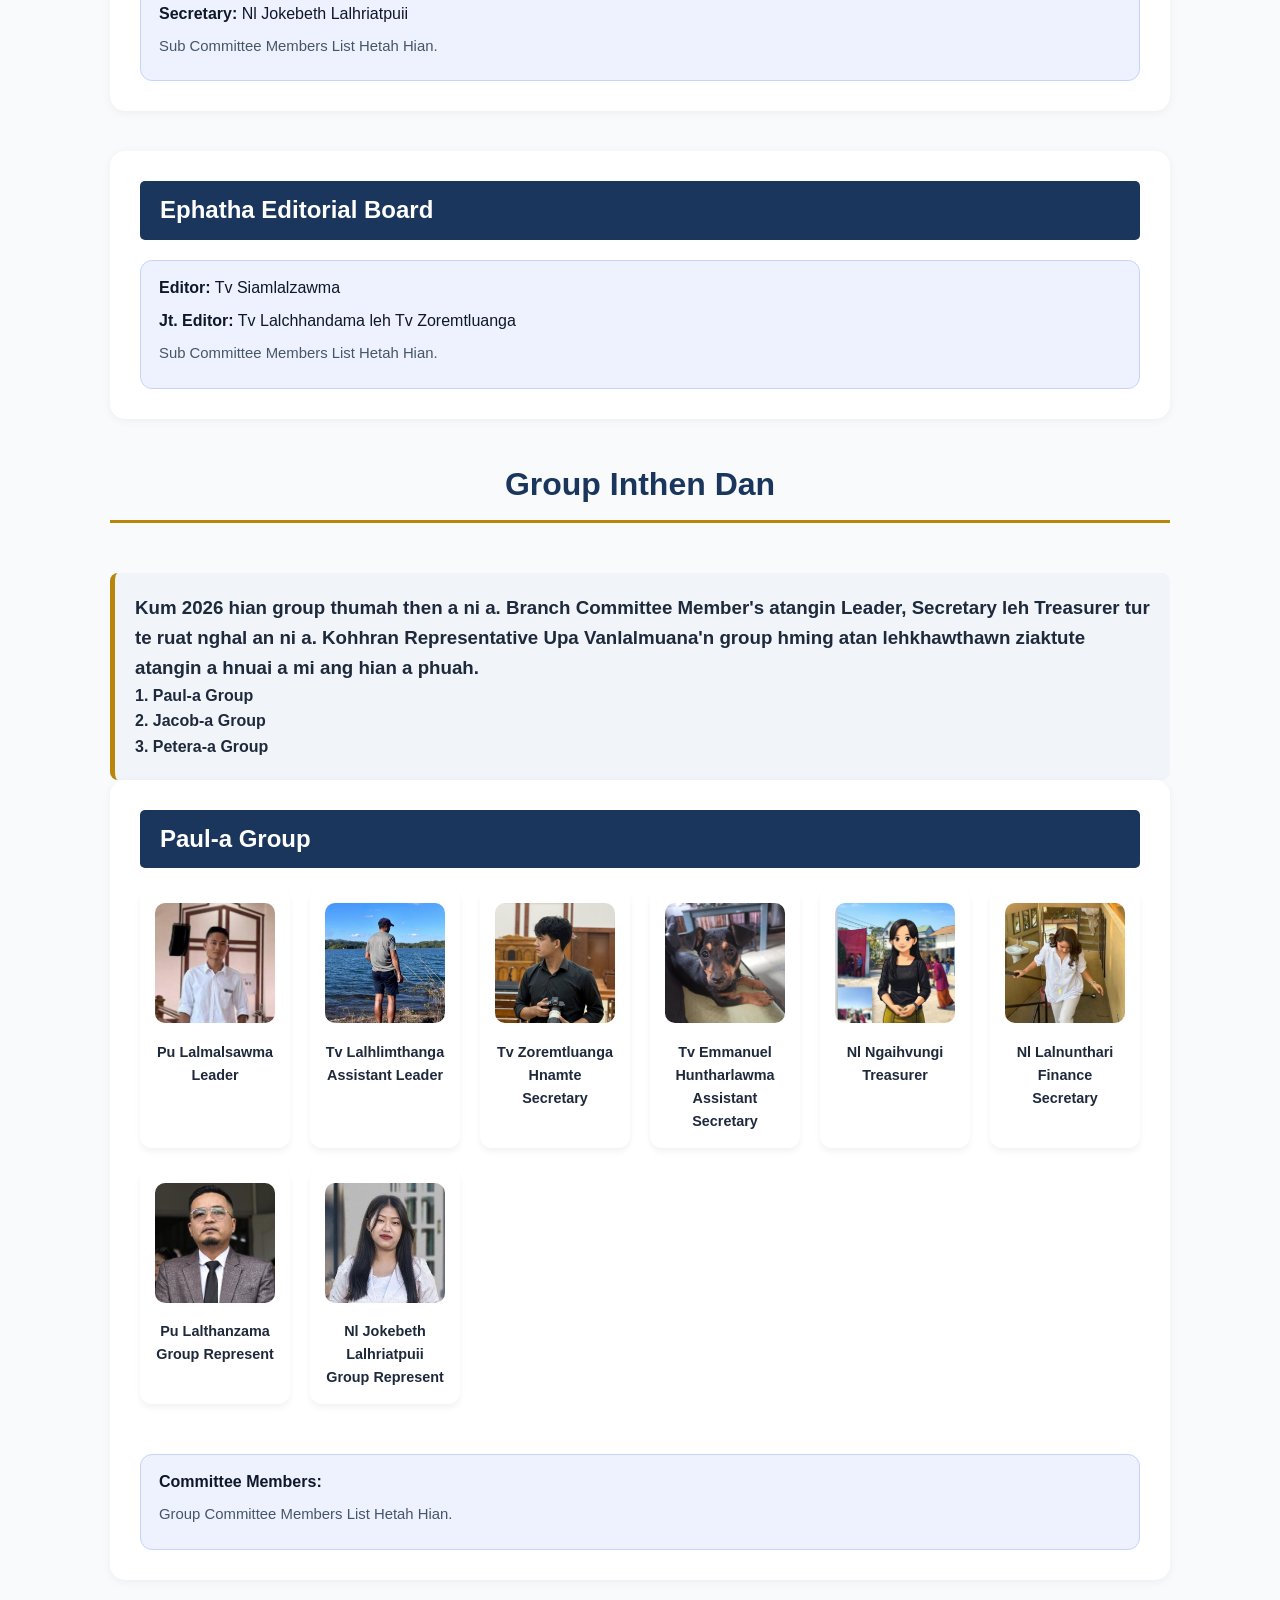
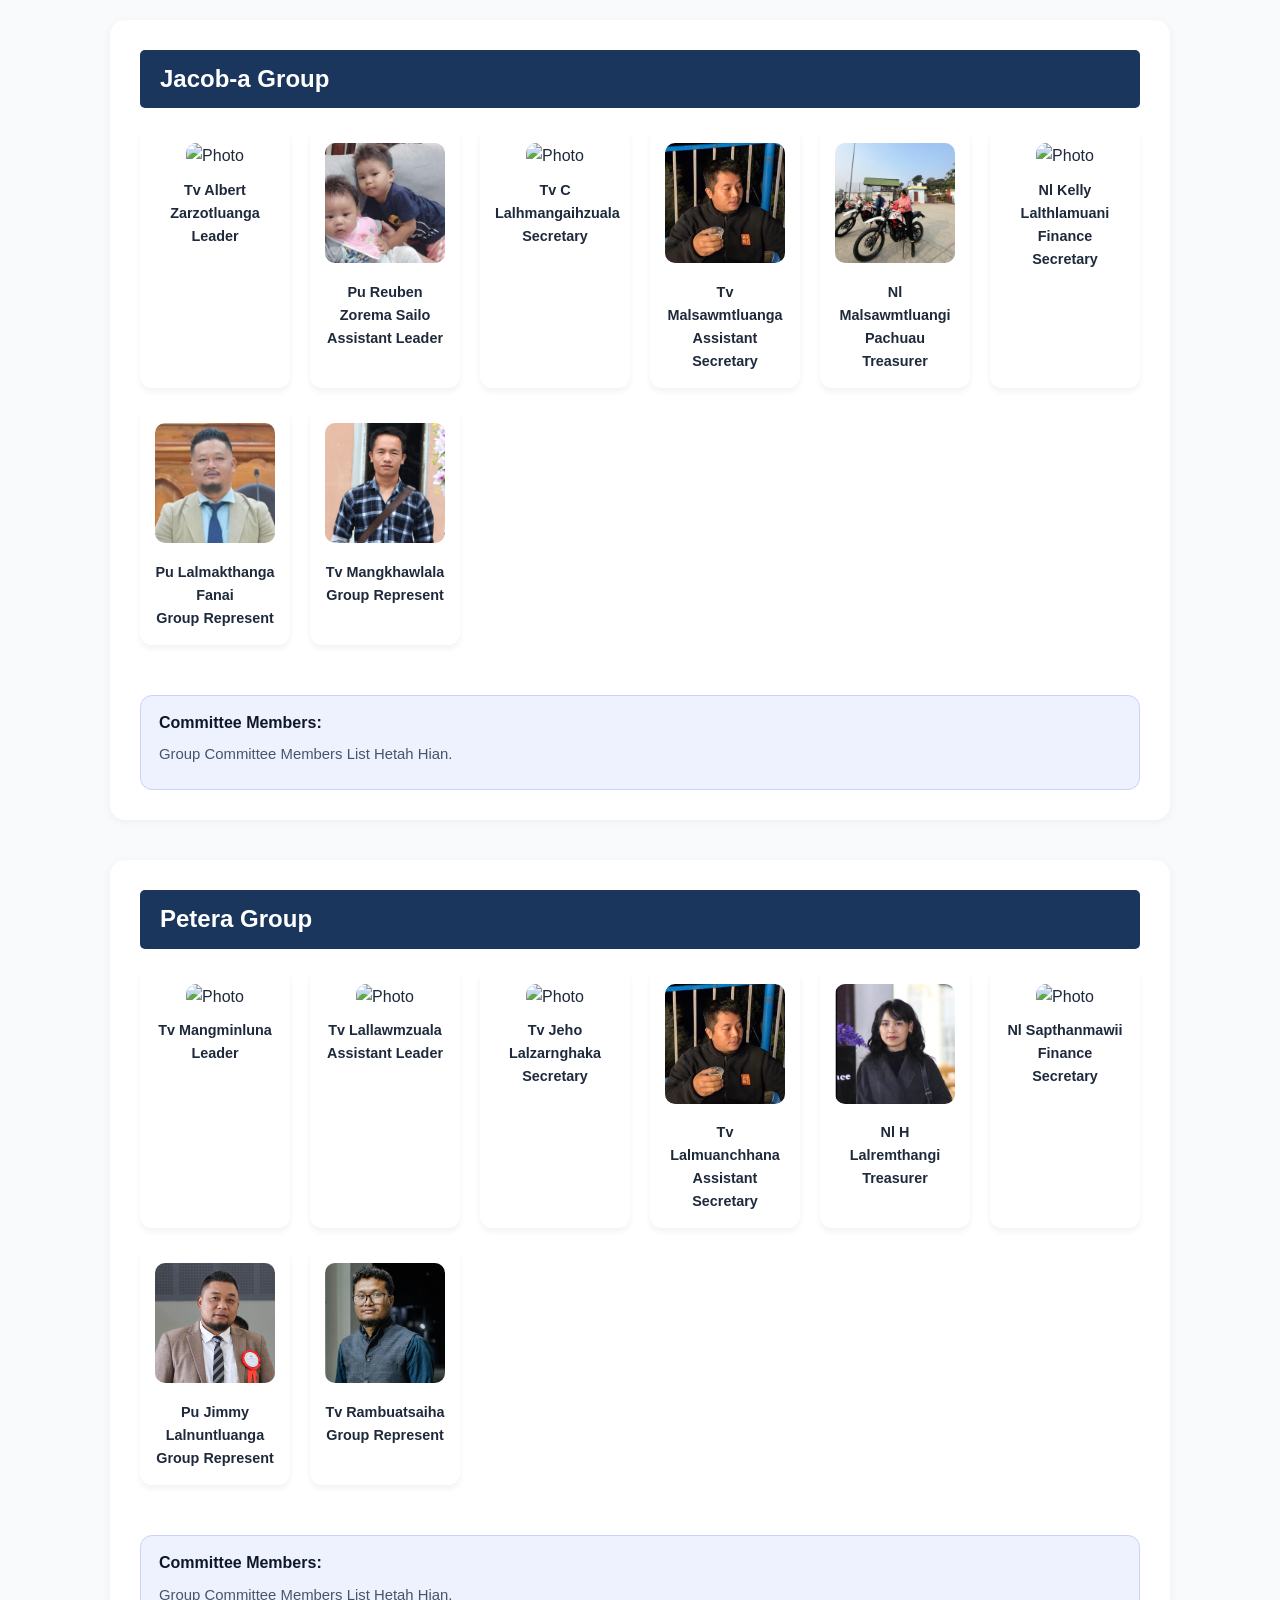
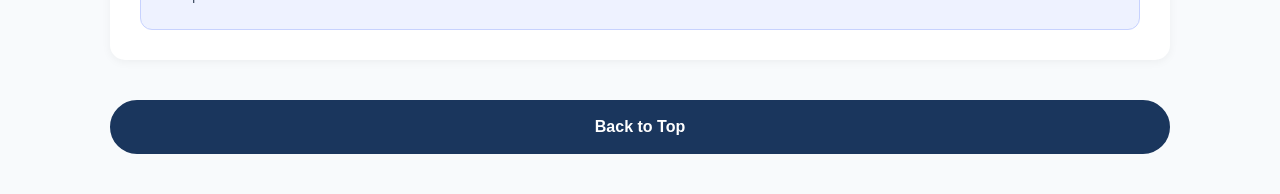
==== commit 56475929: "12" ====
--- a/index.html
+++ b/index.html
@@ -55,17 +55,20 @@
                 <a href="2021.html" class="btn-year">2021</a>
                 <a href="2021.html" class="btn-year">2020</a>
                 <a href="2021.html" class="btn-year">2019</a>
+                <a href="2021.html" class="btn-year">2018</a>
+                <a href="2021.html" class="btn-year">2017</a>
+                <a href="2021.html" class="btn-year">2016</a>
             </div>
         </section>    
         
         <h2 class="section-title">2026 Branch Office Bearers</h2>
         <div class="members-grid">
-            <div class="member-card"><img src="img/2026/tetea.jpg" alt="Photo"><p>Pu Lalthanzama</p><p>Leader</p></div>
-            <div class="member-card"><img src="img/2026/maka.jpg" alt="Photo"><p>Pu Lalmakthanga Fanai</p><p>Assistant Leader</p></div>
-            <div class="member-card"><img src="img/2026/Buata.jpg" alt="Photo"><p>Tv Rambuatsaiha</p><p>Secretary</p></div>
-            <div class="member-card"><img src="img/2026/asstsecy.jfif" alt="Photo"><p>Tv Mangkhawlala</p><p>Assistant Secretary</p></div>
-            <div class="member-card"><img src="img/2026/jimmy.jpg" alt="Photo"><p>Pu Jimmy Lalnuntluanga</p><p>Treasurer</p></div>
-            <div class="member-card"><img src="img/2026/bethi.jpg" alt="Photo"><p>Nl Jacobeth Lalhriatpuii</p><p>Finance Secretary</p></div>
+            <div class="member-card"><img src="ob/tetea.jpg" alt="Photo"><p>Pu Lalthanzama</p><p>Leader</p></div>
+            <div class="member-card"><img src="ob/maka.jpg" alt="Photo"><p>Pu Lalmakthanga Fanai</p><p>Assistant Leader</p></div>
+            <div class="member-card"><img src="ob/Buata.jpg" alt="Photo"><p>Tv Rambuatsaiha</p><p>Secretary</p></div>
+            <div class="member-card"><img src="ob/lala.jfif    " alt="Photo"><p>Tv Mangkhawlala</p><p>Assistant Secretary</p></div>
+            <div class="member-card"><img src="ob/jimmy.jpg" alt="Photo"><p>Pu Jimmy Lalnuntluanga</p><p>Treasurer</p></div>
+            <div class="member-card"><img src="ob/bethi.jpg" alt="Photo"><p>Nl Jacobeth Lalhriatpuii</p><p>Finance Secretary</p></div>
         </div>
 
         <section class="group-section">
@@ -174,14 +177,14 @@
         <section class="group-section">
             <h2 class="group-title">Paul-a Group</h2>
             <div class="members-grid">
-                <div class="member-card"><img src="group/2026/tea1.jpg" alt="Photo"><p>Pu Lalmalsawma</p><p>Leader</p></div>
-                <div class="member-card"><img src="group/2026/hlimthanga.jpg" alt="Photo"><p>Tv Lalhlimthanga</p><p>Assistant Leader</p></div>
-                <div class="member-card"><img src="group/2026/zorema.jpg" alt="Photo"><p>Tv Zoremtluanga Hnamte</p><p>Secretary</p></div>
-                <div class="member-card"><img src="group/2026/emma.jpg" alt="Photo"><p>Tv Emmanuel Huntharlawma</p><p>Assistant Secretary</p></div>
-                <div class="member-card"><img src="group/2026/ngaihvungi.jpg" alt="Photo"><p>Nl Ngaihvungi</p><p>Treasurer</p></div>
-                <div class="member-card"><img src="group/2026/nunthari.jpg" alt="Photo"><p>Nl Lalnunthari</p><p>Finance Secretary</p></div>
-                <div class="member-card"><img src="img/2026/tetea.jpg" alt="Photo"><p>Pu Lalthanzama</p><p>Group Represent</p></div>
-                <div class="member-card"><img src="img/2026/bethi.jpg" alt="Photo"><p>Nl Jokebeth Lalhriatpuii</p><p>Group Represent</p></div>
+                <div class="member-card"><img src="group/tea1.jpg" alt="Photo"><p>Pu Lalmalsawma</p><p>Leader</p></div>
+                <div class="member-card"><img src="group/hlimthanga.jpg" alt="Photo"><p>Tv Lalhlimthanga</p><p>Assistant Leader</p></div>
+                <div class="member-card"><img src="group/zorema.jpg" alt="Photo"><p>Tv Zoremtluanga Hnamte</p><p>Secretary</p></div>
+                <div class="member-card"><img src="group/emma.jpg" alt="Photo"><p>Tv Emmanuel Huntharlawma</p><p>Assistant Secretary</p></div>
+                <div class="member-card"><img src="group/ngaihvungi.jpg" alt="Photo"><p>Nl Ngaihvungi</p><p>Treasurer</p></div>
+                <div class="member-card"><img src="group/nunthari.jpg" alt="Photo"><p>Nl Lalnunthari</p><p>Finance Secretary</p></div>
+                <div class="member-card"><img src="ob/tetea.jpg" alt="Photo"><p>Pu Lalthanzama</p><p>Group Represent</p></div>
+                <div class="member-card"><img src="ob/bethi.jpg" alt="Photo"><p>Nl Jokebeth Lalhriatpuii</p><p>Group Represent</p></div>
         </div>
             <div class="committee-summary" role="button" tabindex="0" aria-label="Open Paul-a Group committee member list">
                 <p><strong>Committee Members:</strong></p>
@@ -198,14 +201,14 @@
         <section class="group-section">
             <h2 class="group-title">Jacob-a Group</h2>
             <div class="members-grid">
-                <div class="member-card"><img src="group/2026/albert.jpg" alt="Photo"><p>Tv Albert Zarzotluanga</p><p>Leader</p></div>
-                <div class="member-card"><img src="group/2026/reuben.jpg" alt="Photo"><p>Pu Reuben Zorema Sailo</p><p>Assistant Leader</p></div>
-                <div class="member-card"><img src="group/2026/zuala.jpg" alt="Photo"><p>Tv C Lalhmangaihzuala</p><p>Secretary</p></div>
-                <div class="member-card"><img src="group/2026/sawm2a.jpg" alt="Photo"><p>Tv Malsawmtluanga</p><p>Assistant Secretary</p></div>
-                <div class="member-card"><img src="group/2026/asawmi.jpg" alt="Photo"><p>Nl Malsawmtluangi Pachuau</p><p>Treasurer</p></div>
-                <div class="member-card"><img src="group/2026/kelly.jpg" alt="Photo"><p>Nl Kelly Lalthlamuani</p><p>Finance Secretary</p></div>
-                <div class="member-card"><img src="img/2026/maka.jpg" alt="Photo"><p>Pu Lalmakthanga Fanai</p><p>Group Represent</p></div>
-                <div class="member-card"><img src="img/2026/asstsecy.jfif" alt="Photo"><p>Tv Mangkhawlala</p><p>Group Represent</p></div>
+                <div class="member-card"><img src="group/albert.jpg" alt="Photo"><p>Tv Albert Zarzotluanga</p><p>Leader</p></div>
+                <div class="member-card"><img src="group/reuben.jpg" alt="Photo"><p>Pu Reuben Zorema Sailo</p><p>Assistant Leader</p></div>
+                <div class="member-card"><img src="group/zuala.jpg" alt="Photo"><p>Tv C Lalhmangaihzuala</p><p>Secretary</p></div>
+                <div class="member-card"><img src="group/sawm2a.jpg" alt="Photo"><p>Tv Malsawmtluanga</p><p>Assistant Secretary</p></div>
+                <div class="member-card"><img src="group/asawmi.jpg" alt="Photo"><p>Nl Malsawmtluangi Pachuau</p><p>Treasurer</p></div>
+                <div class="member-card"><img src="group/kelly.jpg" alt="Photo"><p>Nl Kelly Lalthlamuani</p><p>Finance Secretary</p></div>
+                <div class="member-card"><img src="ob/maka.jpg" alt="Photo"><p>Pu Lalmakthanga Fanai</p><p>Group Represent</p></div>
+                <div class="member-card"><img src="ob/lala.jfif" alt="Photo"><p>Tv Mangkhawlala</p><p>Group Represent</p></div>
             </div>
             <div class="committee-summary" role="button" tabindex="0" aria-label="Open Jacob-a Group committee member list">
                 <p><strong>Committee Members:</strong></p>
@@ -222,14 +225,14 @@
         <section class="group-section">
             <h2 class="group-title">Petera Group</h2>
             <div class="members-grid">
-                <div class="member-card"><img src="group/2026/luna.jpg" alt="Photo"><p>Tv Mangminluna</p><p>Leader</p></div>
-                <div class="member-card"><img src="group/2026/lawmzuala.jpg" alt="Photo"><p>Tv Lallawmzuala</p><p>Assistant Leader</p></div>
-                <div class="member-card"><img src="group/2026/zuala.jpg" alt="Photo"><p>Tv Jeho Lalzarnghaka</p><p>Secretary</p></div>
-                <div class="member-card"><img src="group/2026/sawm2a.jpg" alt="Photo"><p>Tv Lalmuanchhana</p><p>Assistant Secretary</p></div>
-                <div class="member-card"><img src="group/2026/maremi.jpg" alt="Photo"><p>Nl H Lalremthangi</p><p>Treasurer</p></div>
-                <div class="member-card"><img src="group/2026/sapi.jpg" alt="Photo"><p>Nl Sapthanmawii</p><p>Finance Secretary</p></div>
-                <div class="member-card"><img src="img/2026/jimmy.jpg" alt="Photo"><p>Pu Jimmy Lalnuntluanga</p><p>Group Represent</p></div>
-                <div class="member-card"><img src="img/2026/Buata.jpg" alt="Photo"><p>Tv Rambuatsaiha</p><p>Group Represent</p></div>
+                <div class="member-card"><img src="group/luna.jpg" alt="Photo"><p>Tv Mangminluna</p><p>Leader</p></div>
+                <div class="member-card"><img src="group/lawmzuala.jpg" alt="Photo"><p>Tv Lallawmzuala</p><p>Assistant Leader</p></div>
+                <div class="member-card"><img src="group/zuala.jpg" alt="Photo"><p>Tv Jeho Lalzarnghaka</p><p>Secretary</p></div>
+                <div class="member-card"><img src="group/sawm2a.jpg" alt="Photo"><p>Tv Lalmuanchhana</p><p>Assistant Secretary</p></div>
+                <div class="member-card"><img src="group/maremi.jpg" alt="Photo"><p>Nl H Lalremthangi</p><p>Treasurer</p></div>
+                <div class="member-card"><img src="group/sapi.jpg" alt="Photo"><p>Nl Sapthanmawii</p><p>Finance Secretary</p></div>
+                <div class="member-card"><img src="ob/jimmy.jpg" alt="Photo"><p>Pu Jimmy Lalnuntluanga</p><p>Group Represent</p></div>
+                <div class="member-card"><img src="ob/Buata.jpg" alt="Photo"><p>Tv Rambuatsaiha</p><p>Group Represent</p></div>
             </div>
             <div class="committee-summary" role="button" tabindex="0" aria-label="Open Petera Group committee member list">
                 <p><strong>Committee Members:</strong></p>
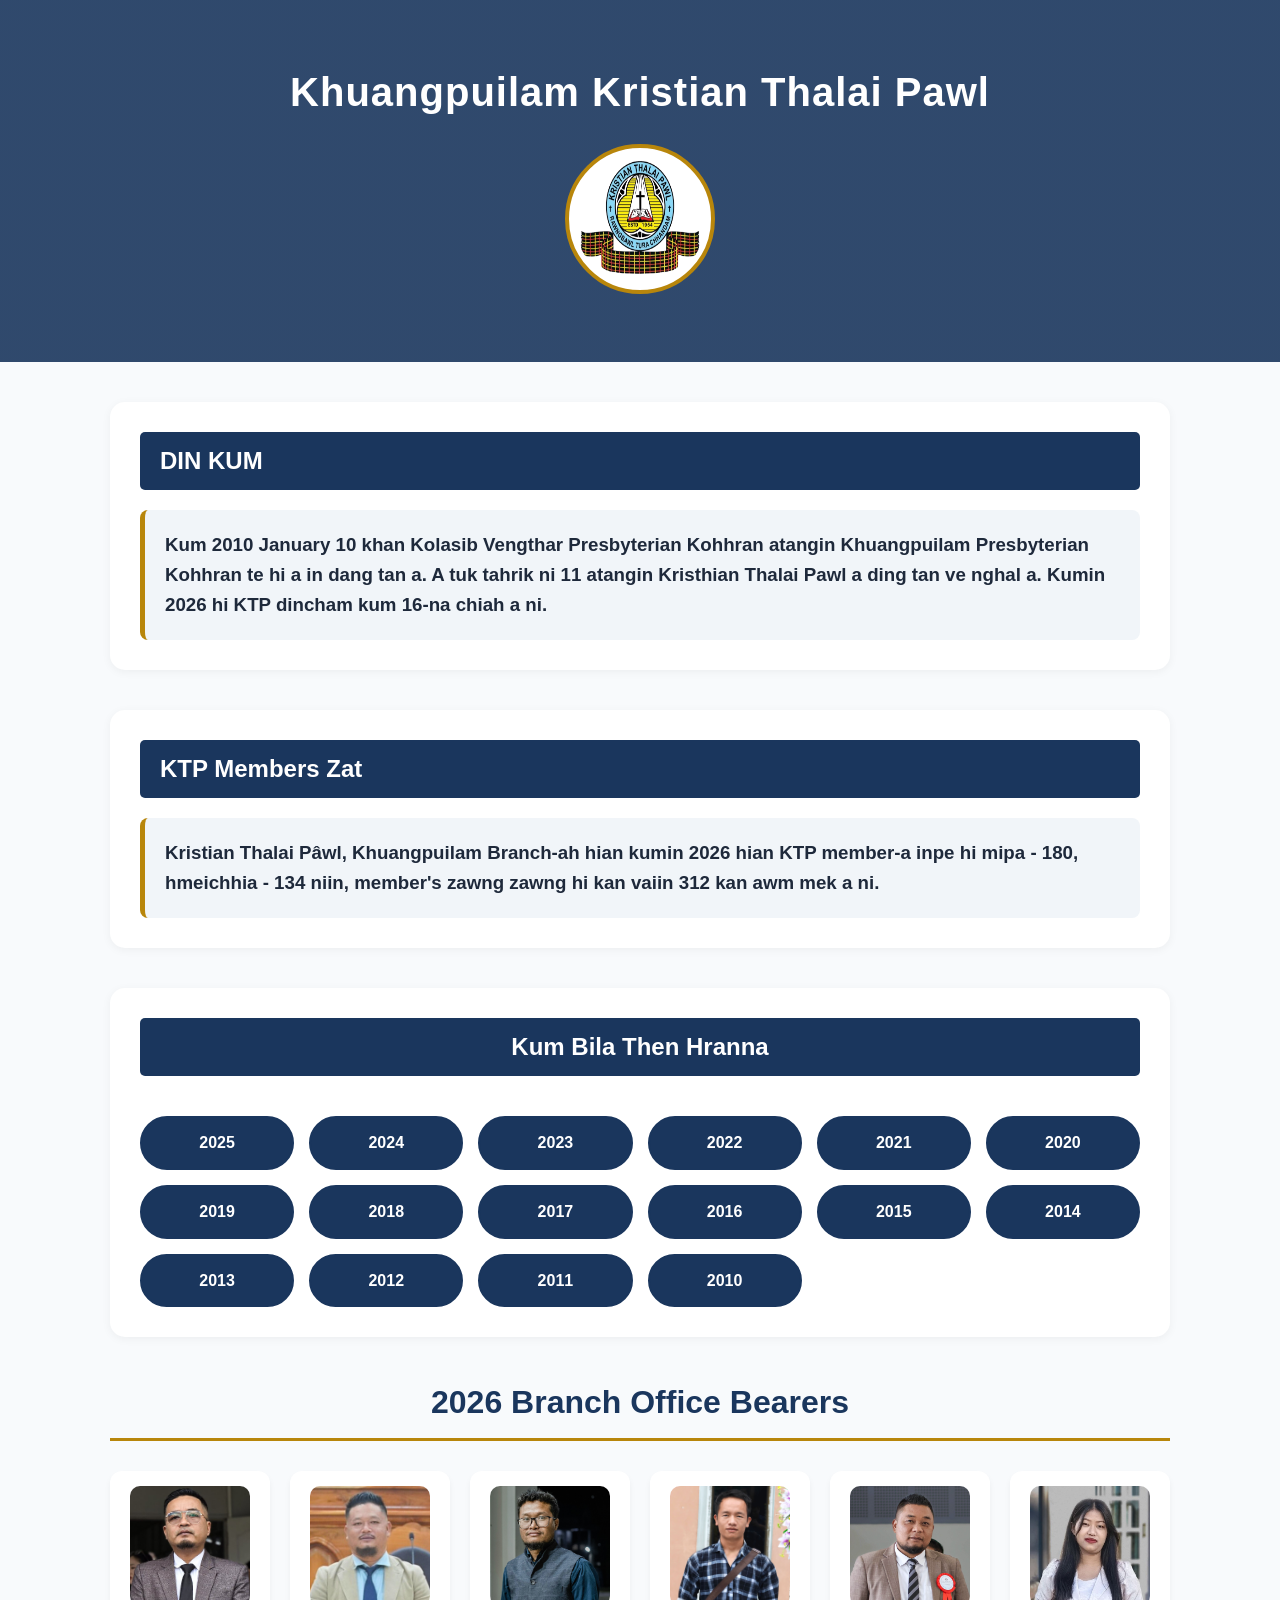
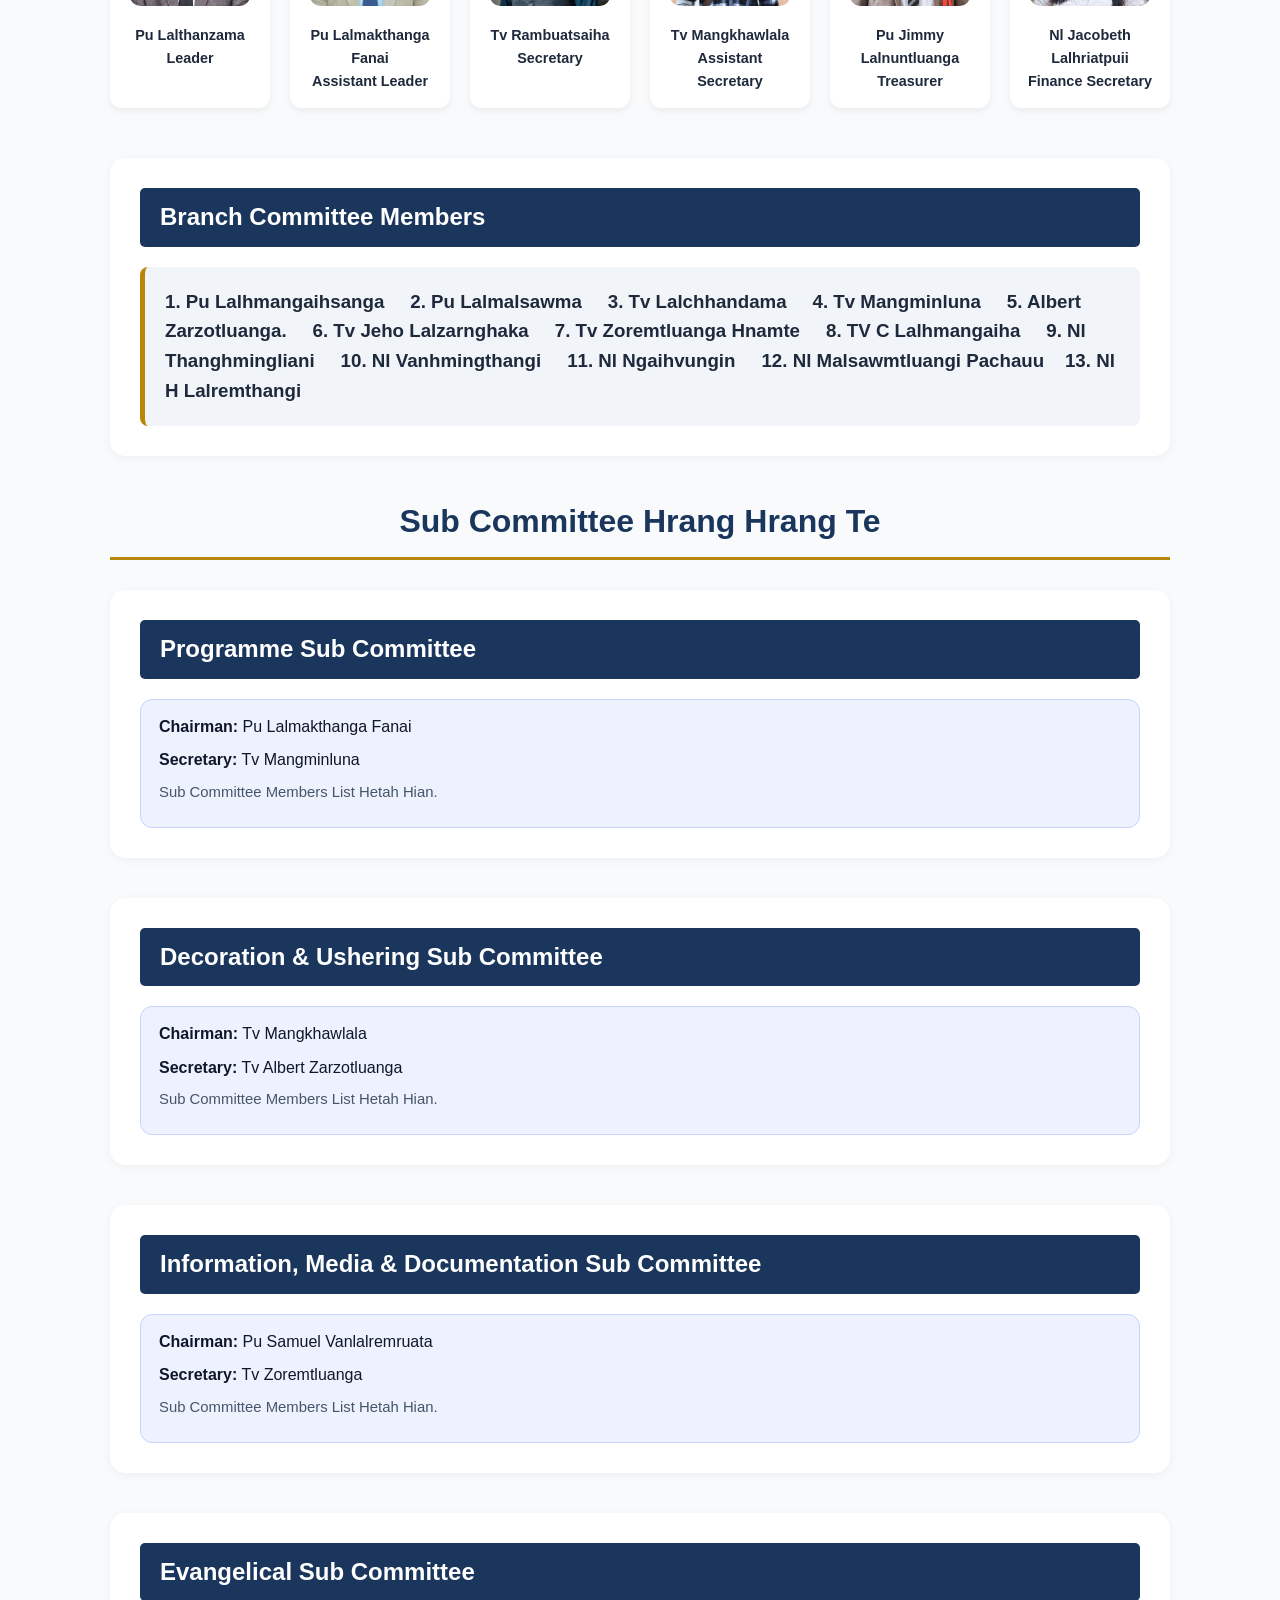
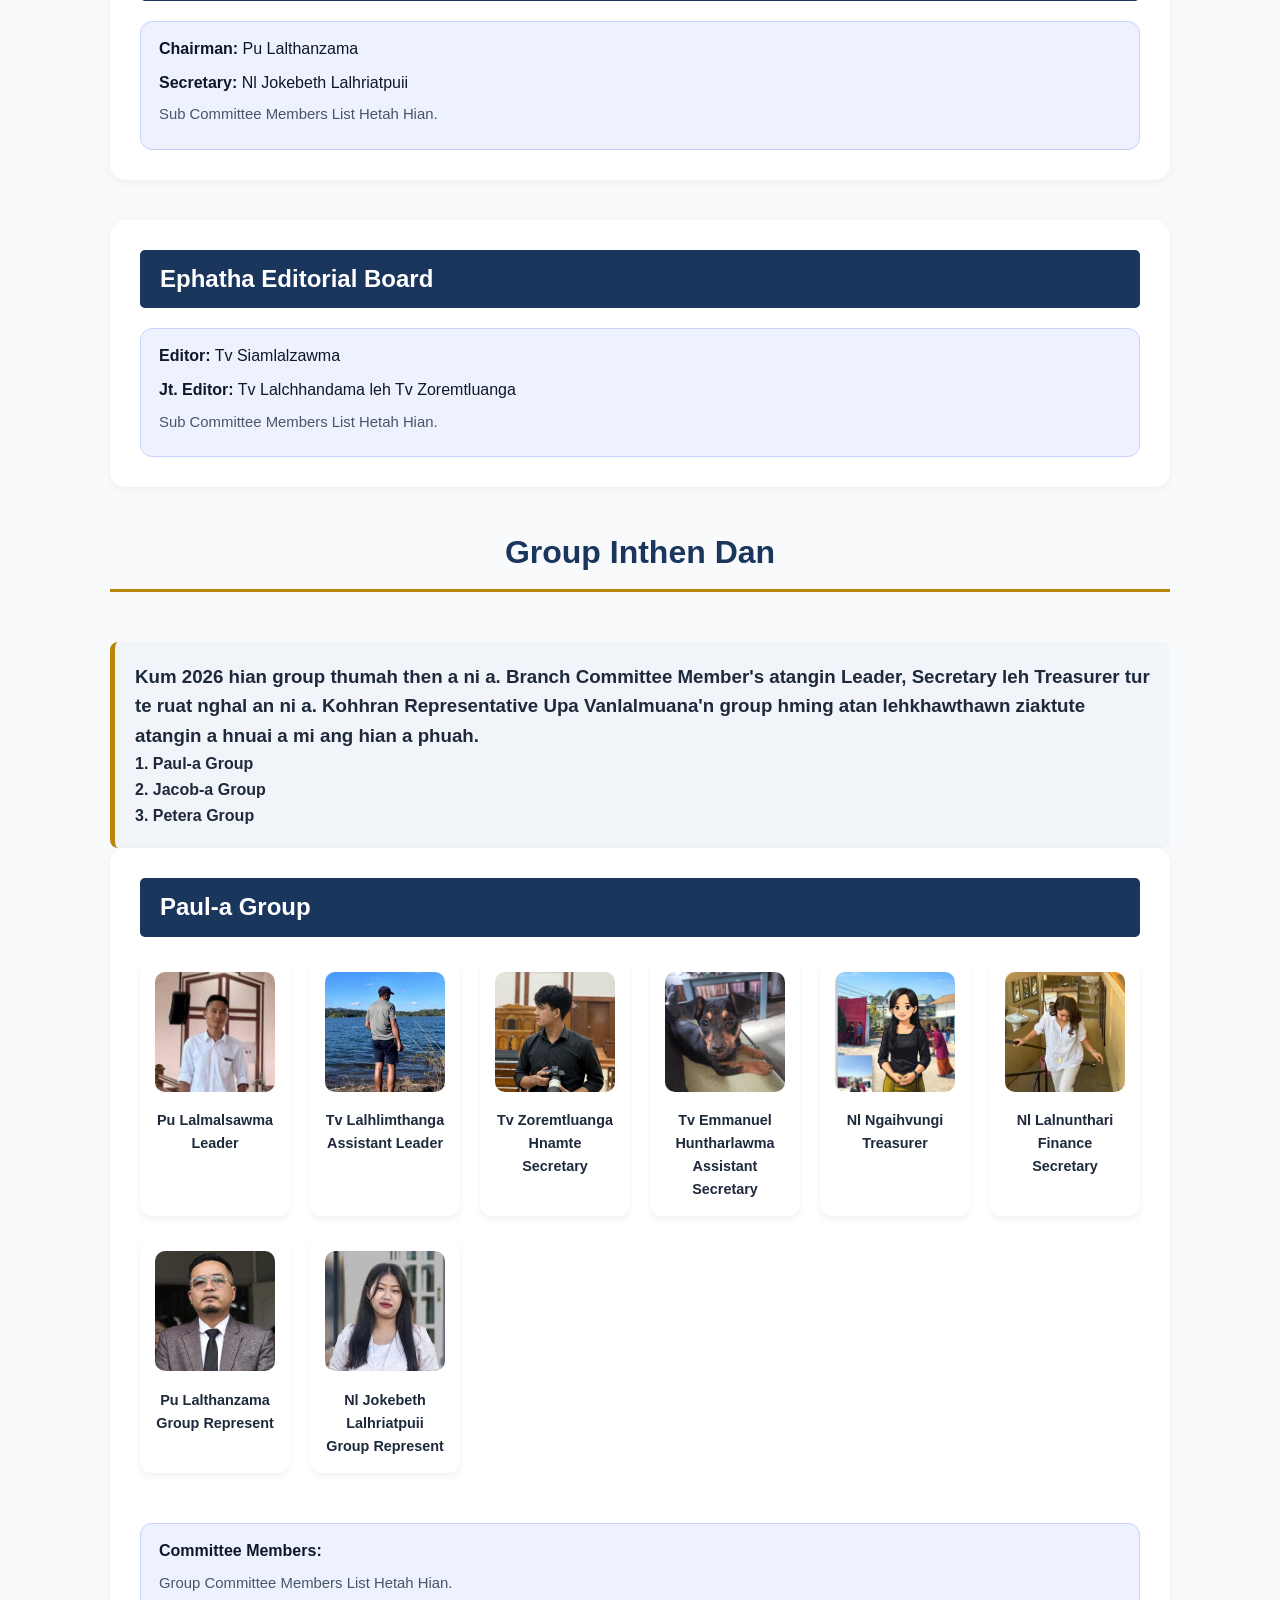
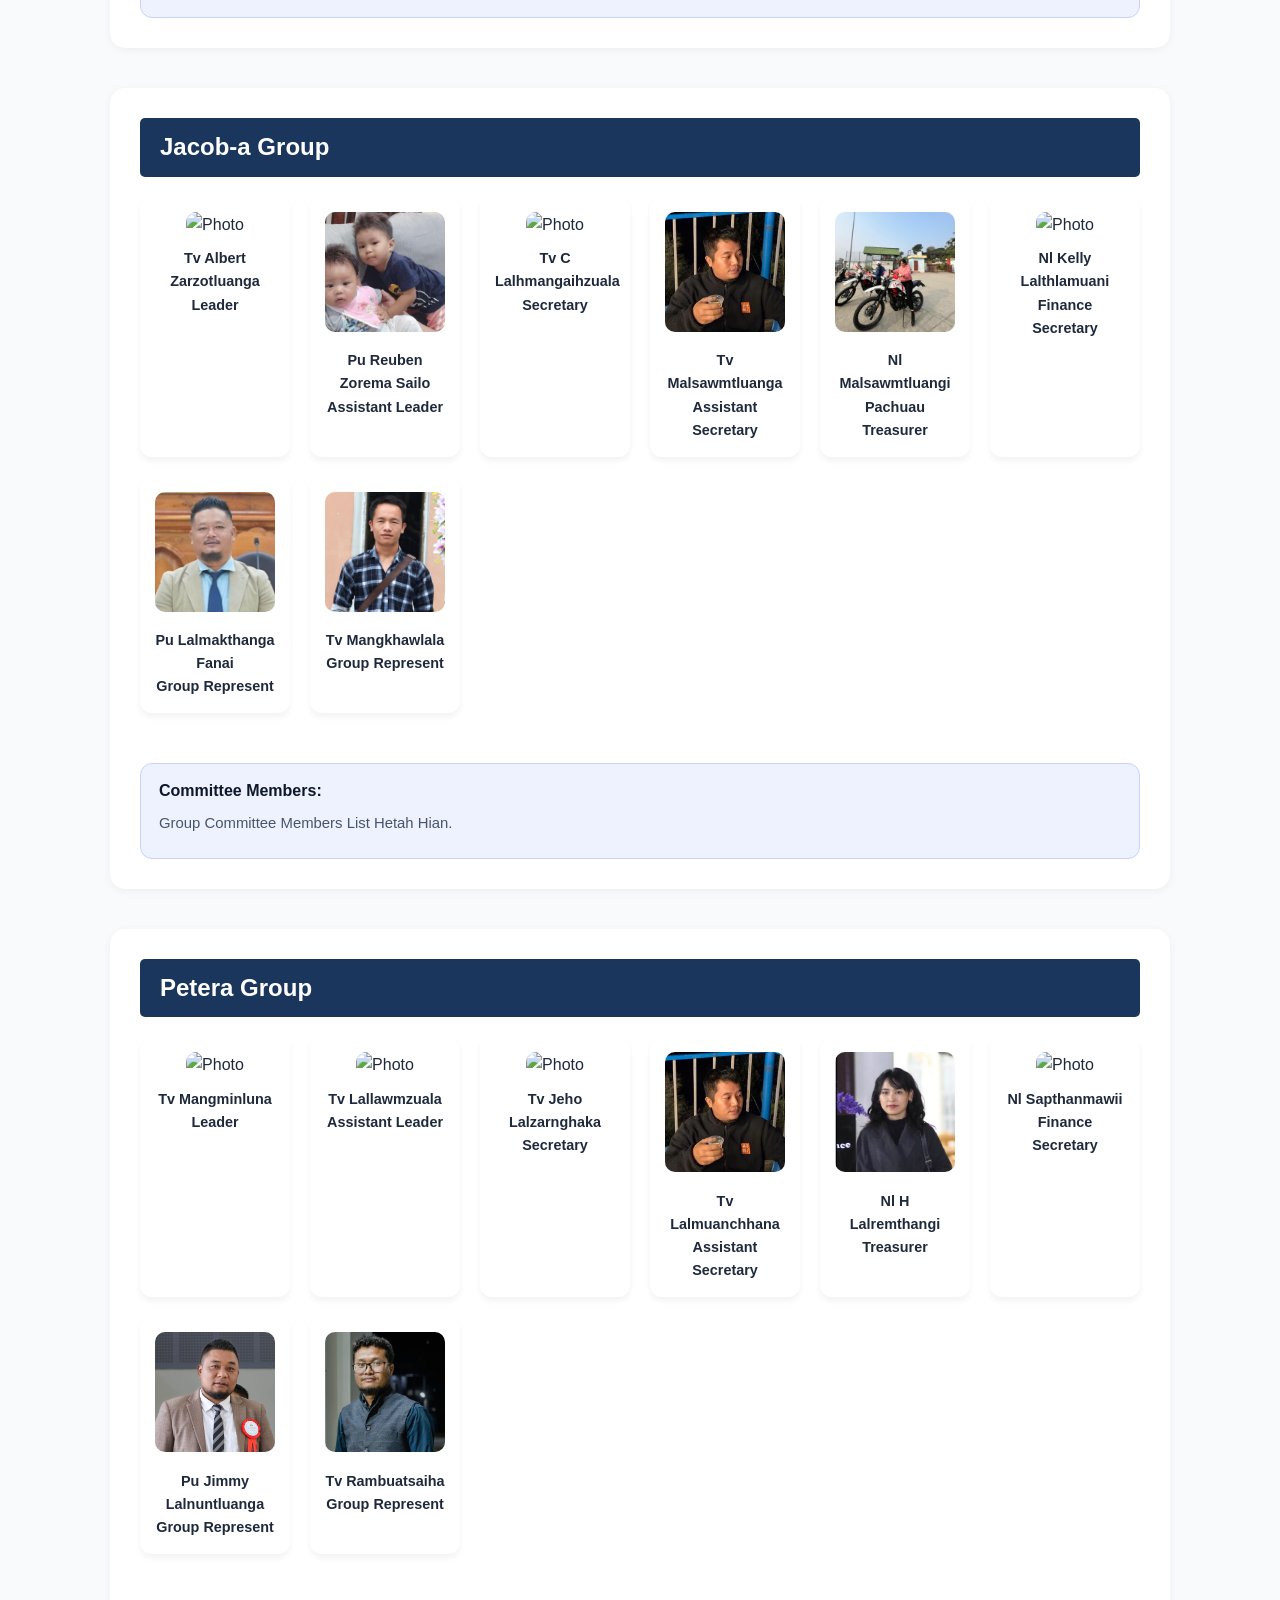
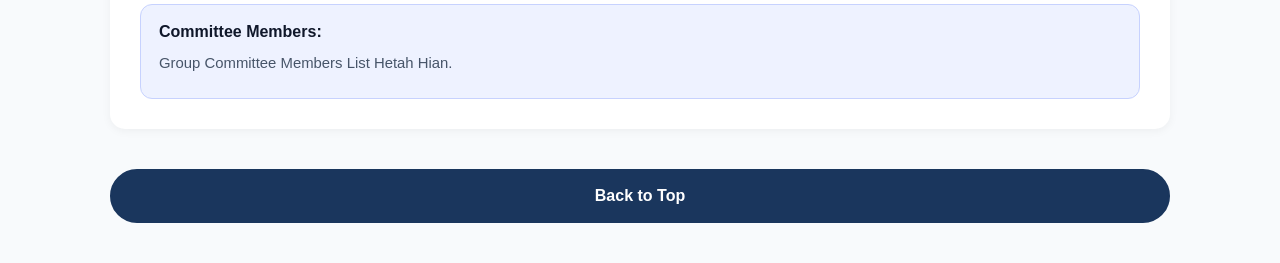
==== commit 881b2544: "13" ====
--- a/index.html
+++ b/index.html
@@ -53,11 +53,17 @@
                 <a href="2023.html" class="btn-year">2023</a>
                 <a href="2022.html" class="btn-year">2022</a>
                 <a href="2021.html" class="btn-year">2021</a>
-                <a href="2021.html" class="btn-year">2020</a>
-                <a href="2021.html" class="btn-year">2019</a>
-                <a href="2021.html" class="btn-year">2018</a>
-                <a href="2021.html" class="btn-year">2017</a>
-                <a href="2021.html" class="btn-year">2016</a>
+                <a href="2020.html" class="btn-year">2020</a>
+                <a href="2019.html" class="btn-year">2019</a>
+                <a href="2018.html" class="btn-year">2018</a>
+                <a href="2017.html" class="btn-year">2017</a>
+                <a href="2016.html" class="btn-year">2016</a>
+                <a href="2015.html" class="btn-year">2015</a>
+                <a href="2014.html" class="btn-year">2014</a>
+                <a href="2013.html" class="btn-year">2013</a>
+                <a href="2012.html" class="btn-year">2012</a>
+                <a href="2011.html" class="btn-year">2011</a>
+                <a href="2010.html" class="btn-year">2010</a>
             </div>
         </section>    
         
@@ -170,7 +176,7 @@
                     hming atan lehkhawthawn ziaktute atangin a hnuai a mi ang hian a phuah.</h3>
                     <h4>1. Paul-a Group</h4>
                     <h4>2. Jacob-a Group</h4>
-                    <h4>3. Petera-a Group</h4>
+                    <h4>3. Petera Group</h4>
         </div>
 
         <!-- Paul-a Group -->
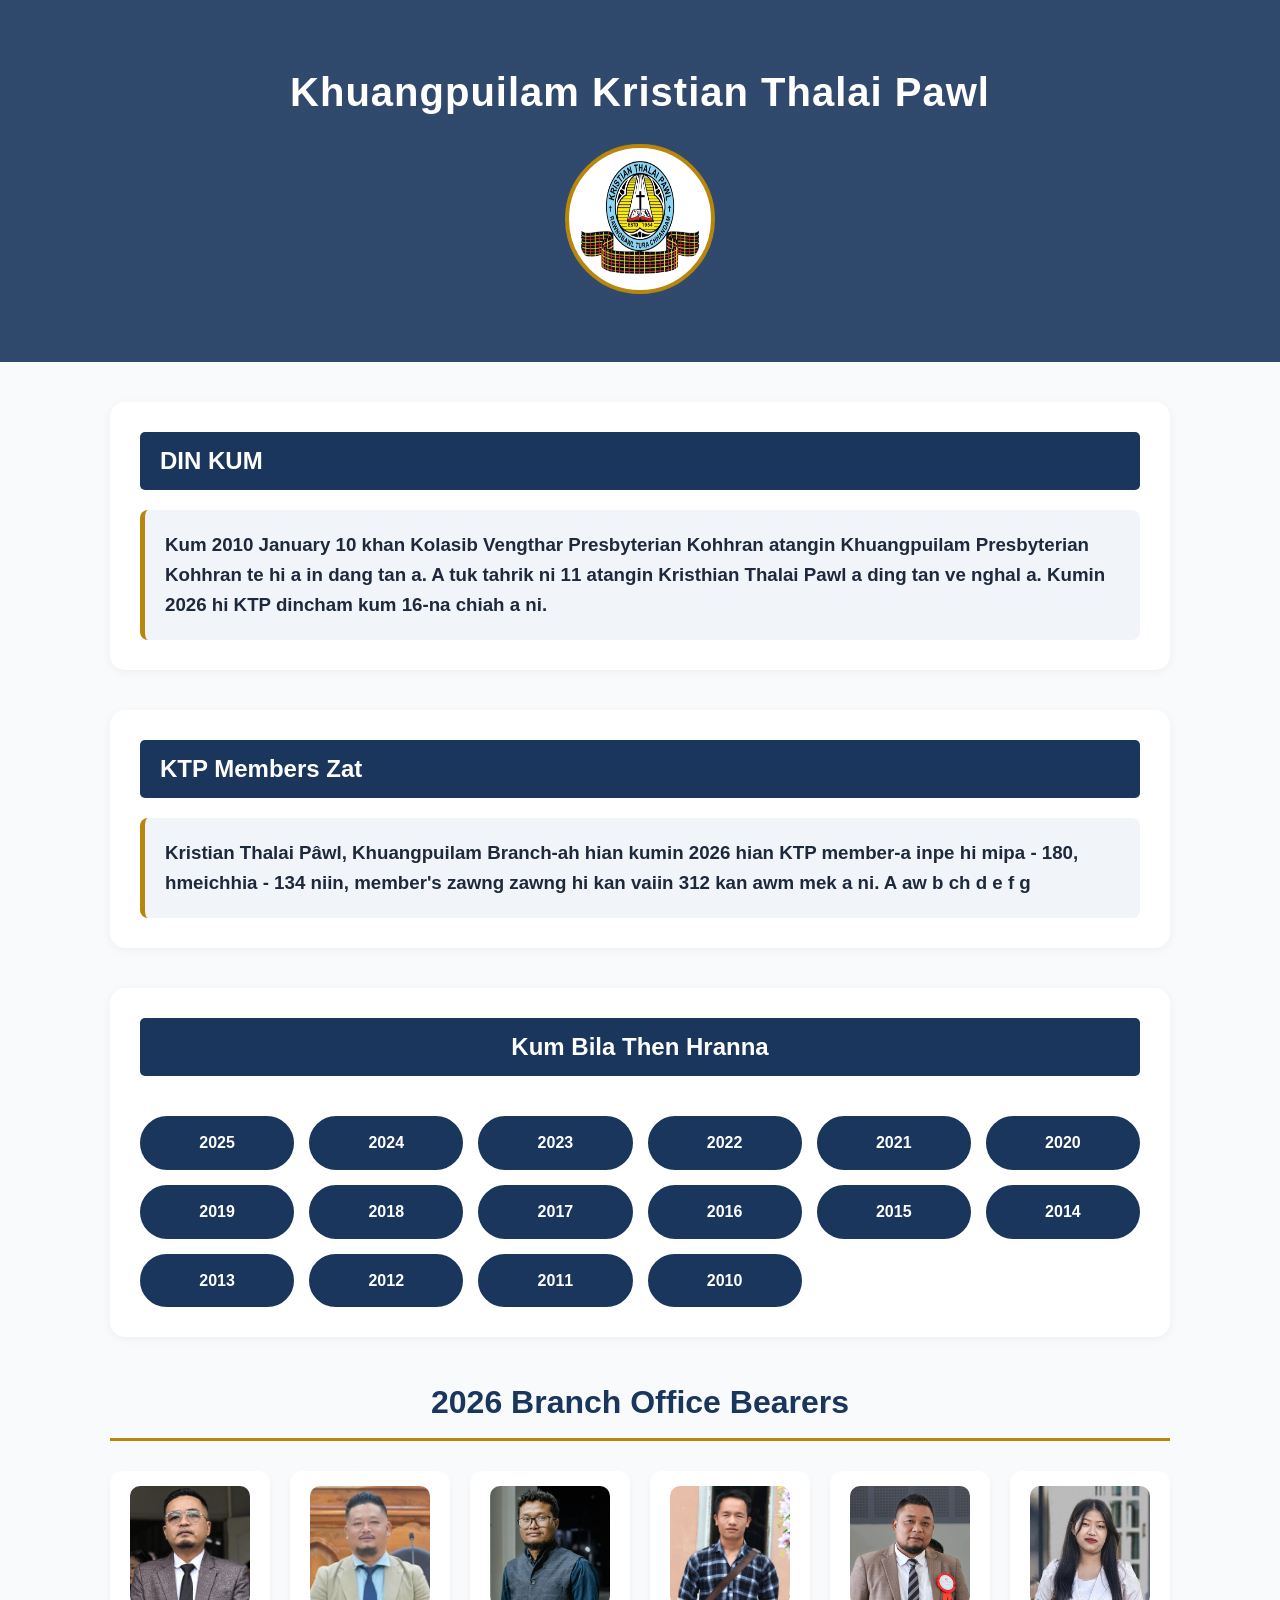
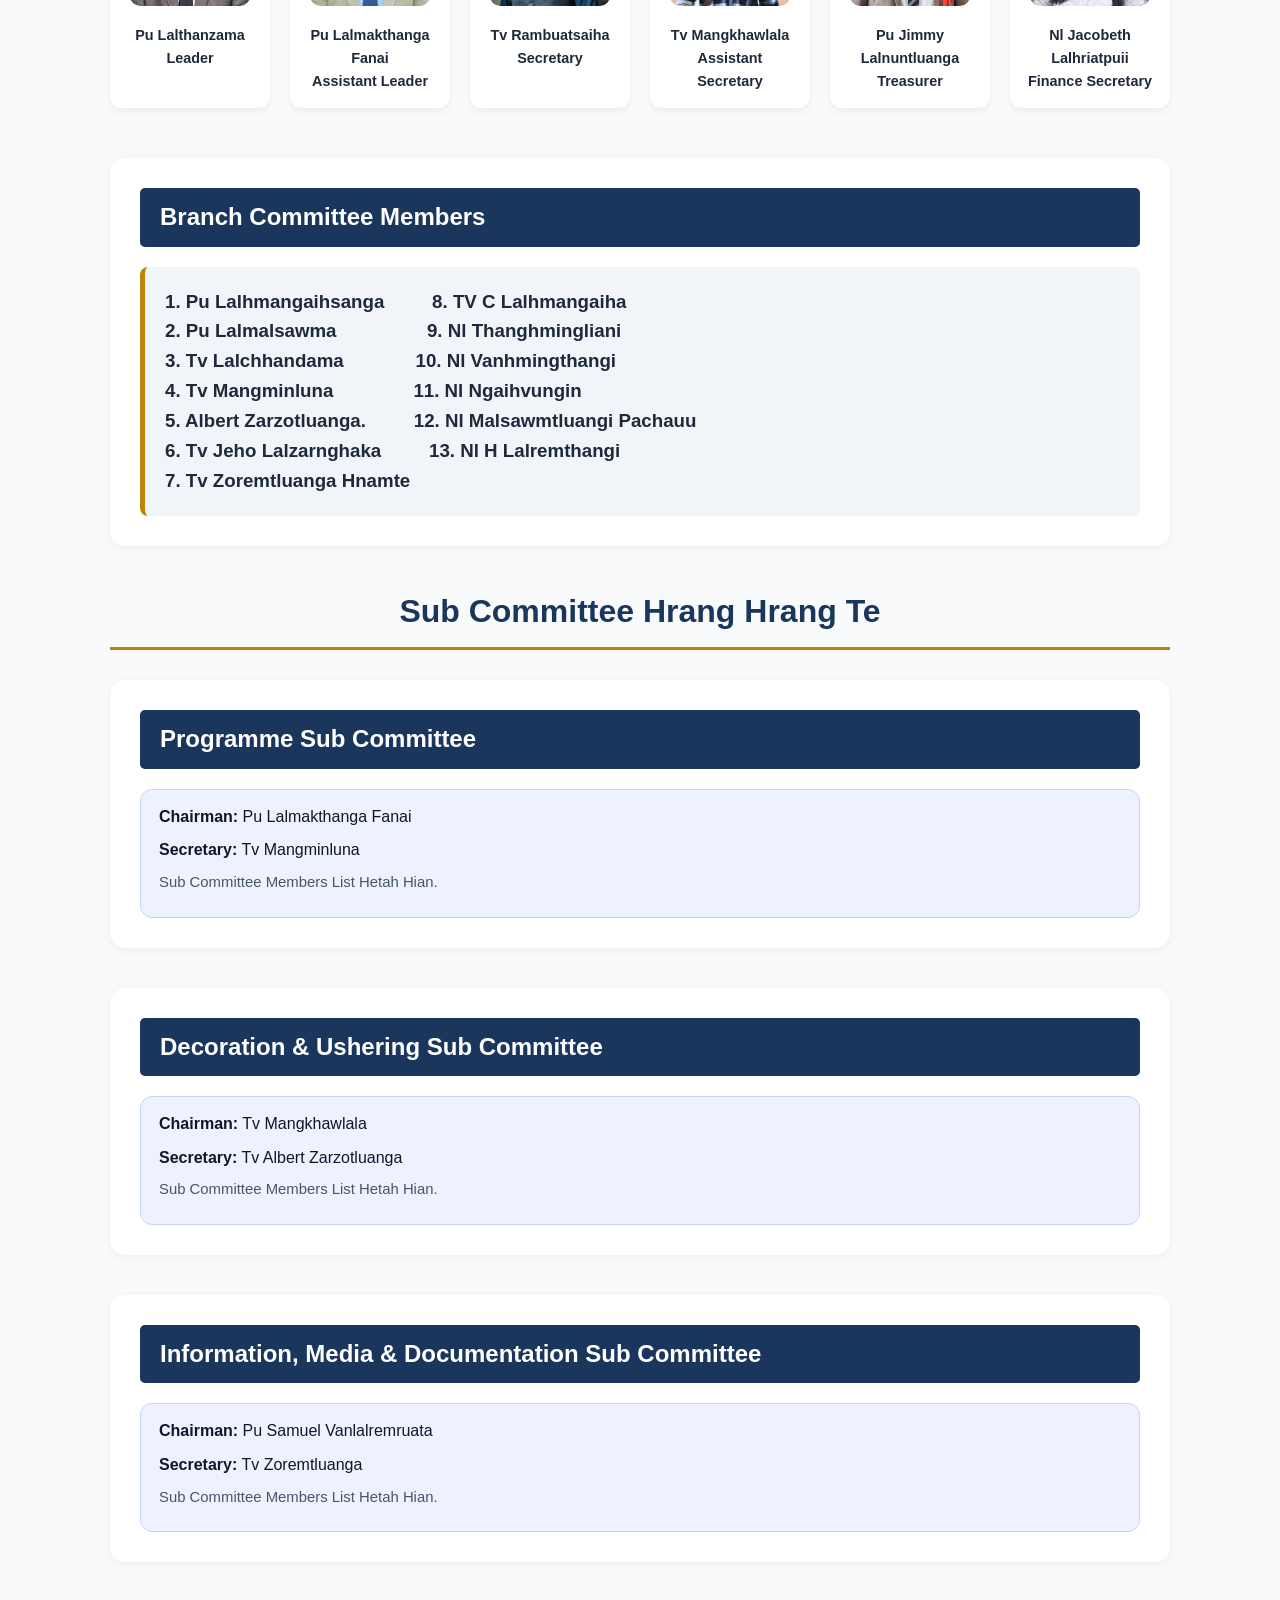
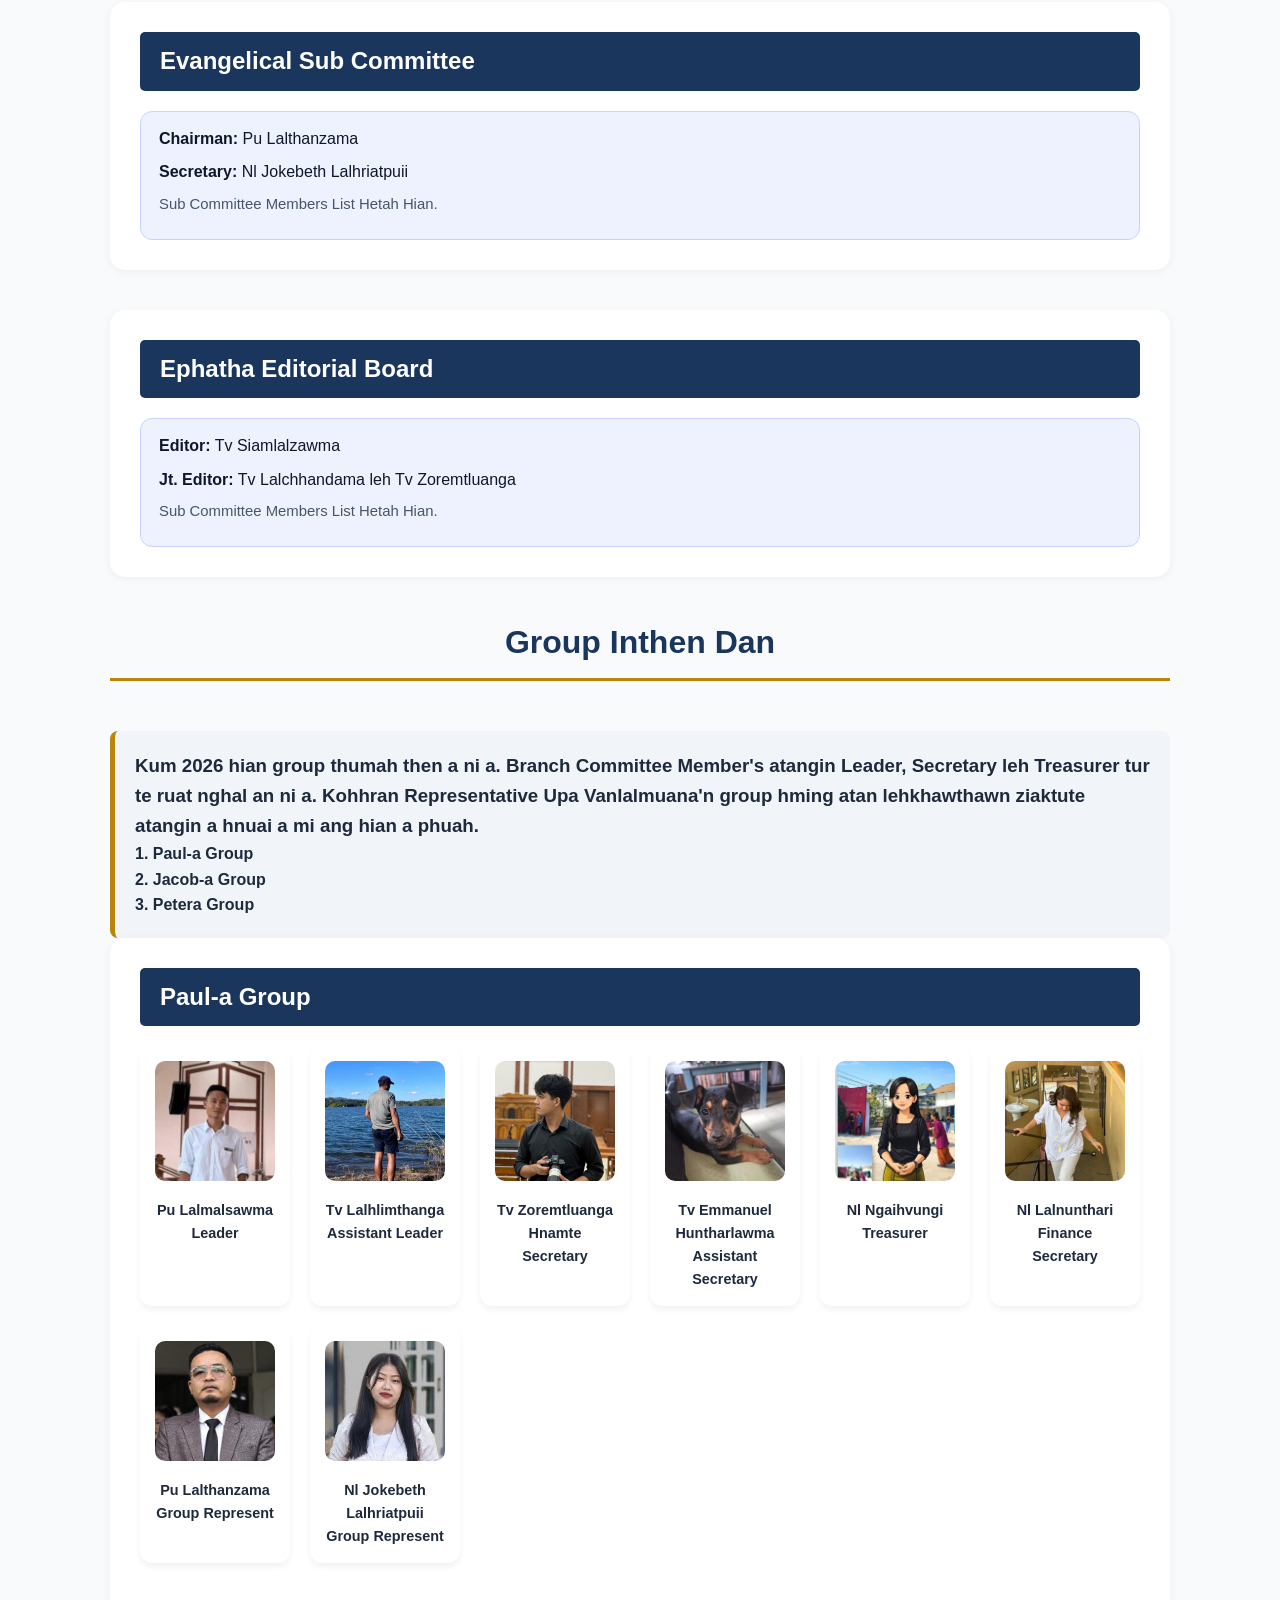
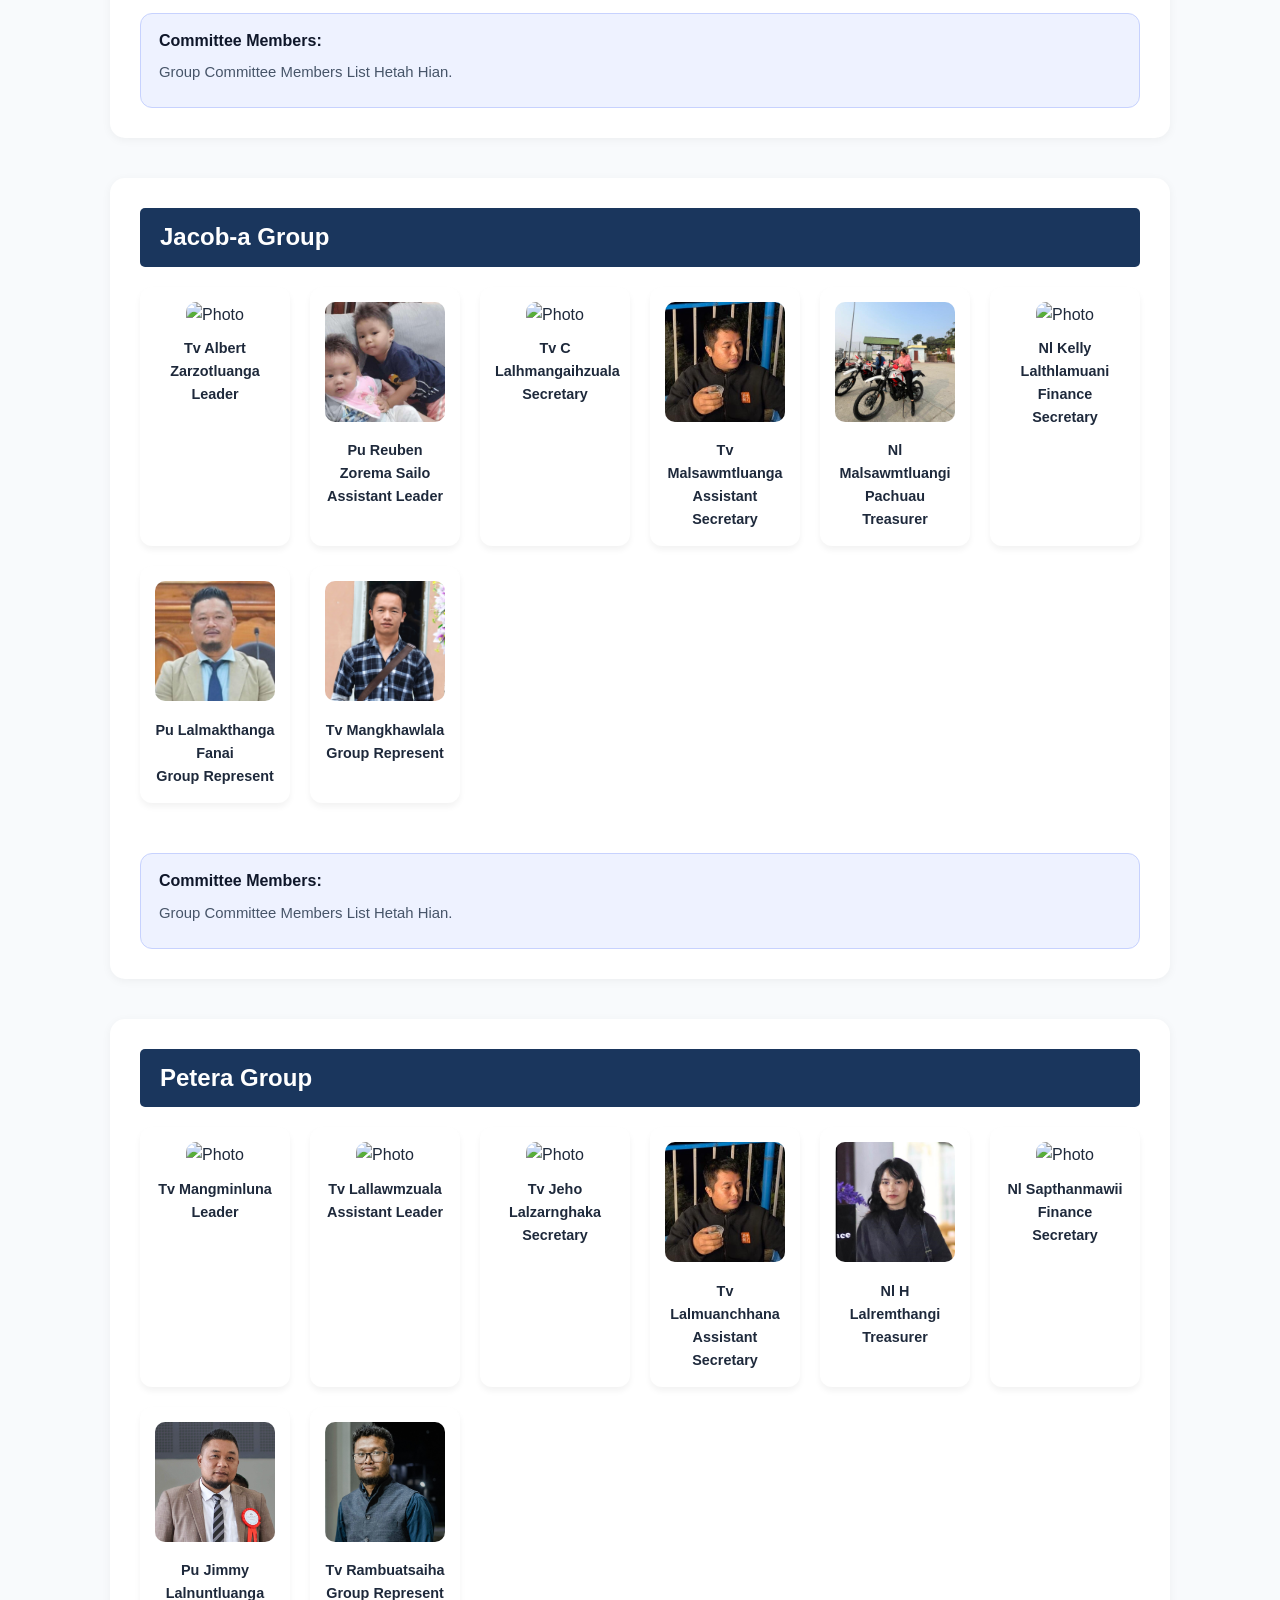
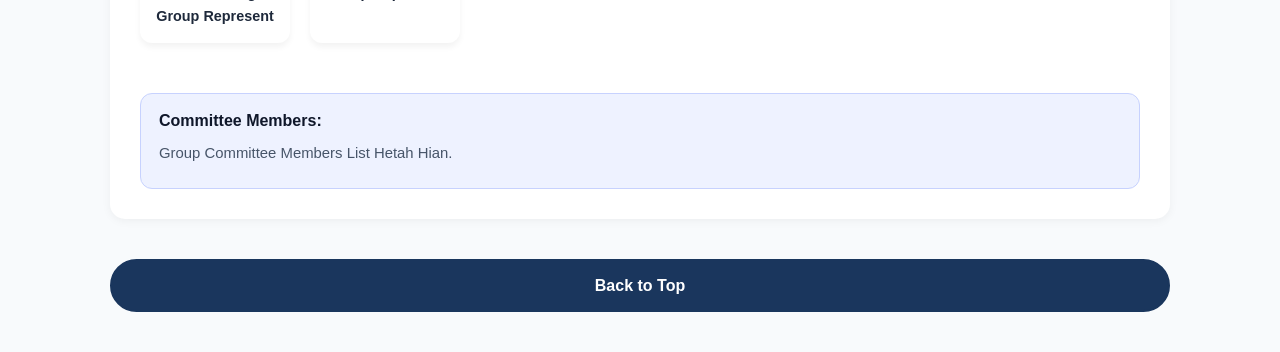
==== commit f02e86f8: "111" ====
--- a/index.html
+++ b/index.html
@@ -31,7 +31,7 @@
             <div class="committee-list">
                 <h3>Kristian Thalai Pâwl, Khuangpuilam Branch-ah hian kumin 2026 hian KTP 
                     member-a inpe hi mipa - 180, hmeichhia - 134 niin, member's zawng 
-                    zawng hi kan vaiin 312 kan awm mek a ni.
+                    zawng hi kan vaiin 312 kan awm mek a ni. A aw b ch d e f g
                 </h3>                
             </div>
         </section>
@@ -80,13 +80,16 @@
         <section class="group-section">
             <h2 class="group-title">Branch Committee Members</h2>            
             <div class="committee-list">
-                <h3>1. Pu Lalhmangaihsanga &nbsp;&nbsp;&nbsp; 2. Pu Lalmalsawma &nbsp;&nbsp;&nbsp; 
-                    3. Tv Lalchhandama &nbsp;&nbsp;&nbsp; 4. Tv Mangminluna &nbsp;&nbsp;&nbsp;
-                    5. Albert Zarzotluanga. &nbsp;&nbsp;&nbsp; 6. Tv Jeho Lalzarnghaka &nbsp;&nbsp;&nbsp; 
-                    7. Tv Zoremtluanga Hnamte &nbsp;&nbsp;&nbsp; 8. TV C Lalhmangaiha &nbsp;&nbsp;&nbsp;
-                    9. Nl Thanghmingliani &nbsp;&nbsp;&nbsp; 10. Nl Vanhmingthangi &nbsp;&nbsp;&nbsp;
-                    11. Nl Ngaihvungin &nbsp;&nbsp;&nbsp; 12. Nl Malsawmtluangi Pachauu&nbsp;&nbsp;&nbsp;
-                    13. Nl H Lalremthangi</h3>                                                  
+                <h3>1. Pu Lalhmangaihsanga &emsp;&emsp; 8. TV C Lalhmangaiha  
+                    <br>2. Pu Lalmalsawma &emsp;&emsp;&emsp;&emsp;&nbsp; 9. Nl Thanghmingliani 
+                    <br>3. Tv Lalchhandama &emsp;&emsp;&emsp;&nbsp; 10. Nl Vanhmingthangi 
+                    <br>4. Tv Mangminluna &emsp;&emsp;&emsp;&emsp;11. Nl Ngaihvungin 
+                    <br>5. Albert Zarzotluanga. &emsp;&emsp;  12. Nl Malsawmtluangi Pachauu&nbsp;&nbsp;&nbsp;
+                    <br>6. Tv Jeho Lalzarnghaka &emsp;&emsp; 13. Nl H Lalremthangi 
+                    <br>7. Tv Zoremtluanga Hnamte </h3> 
+                   
+                     
+                                                                      
             </div>
         </section>
 
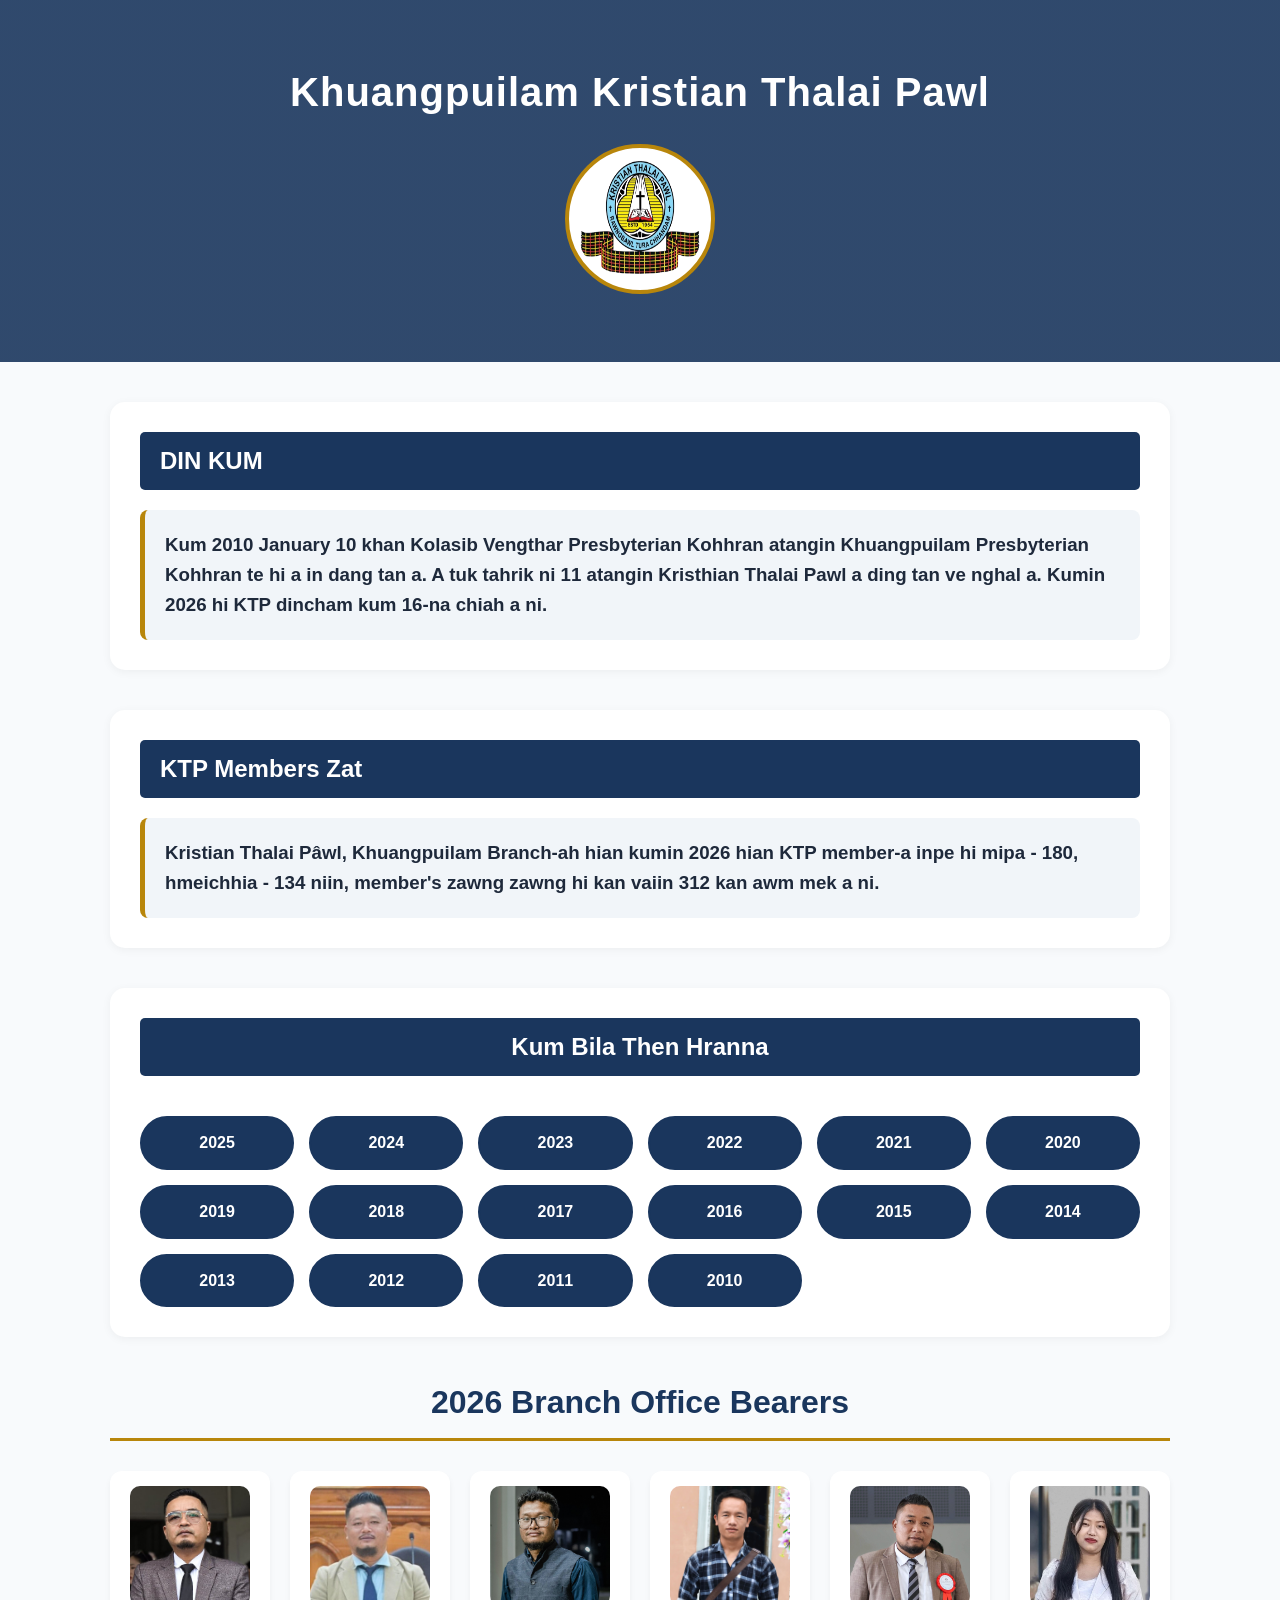
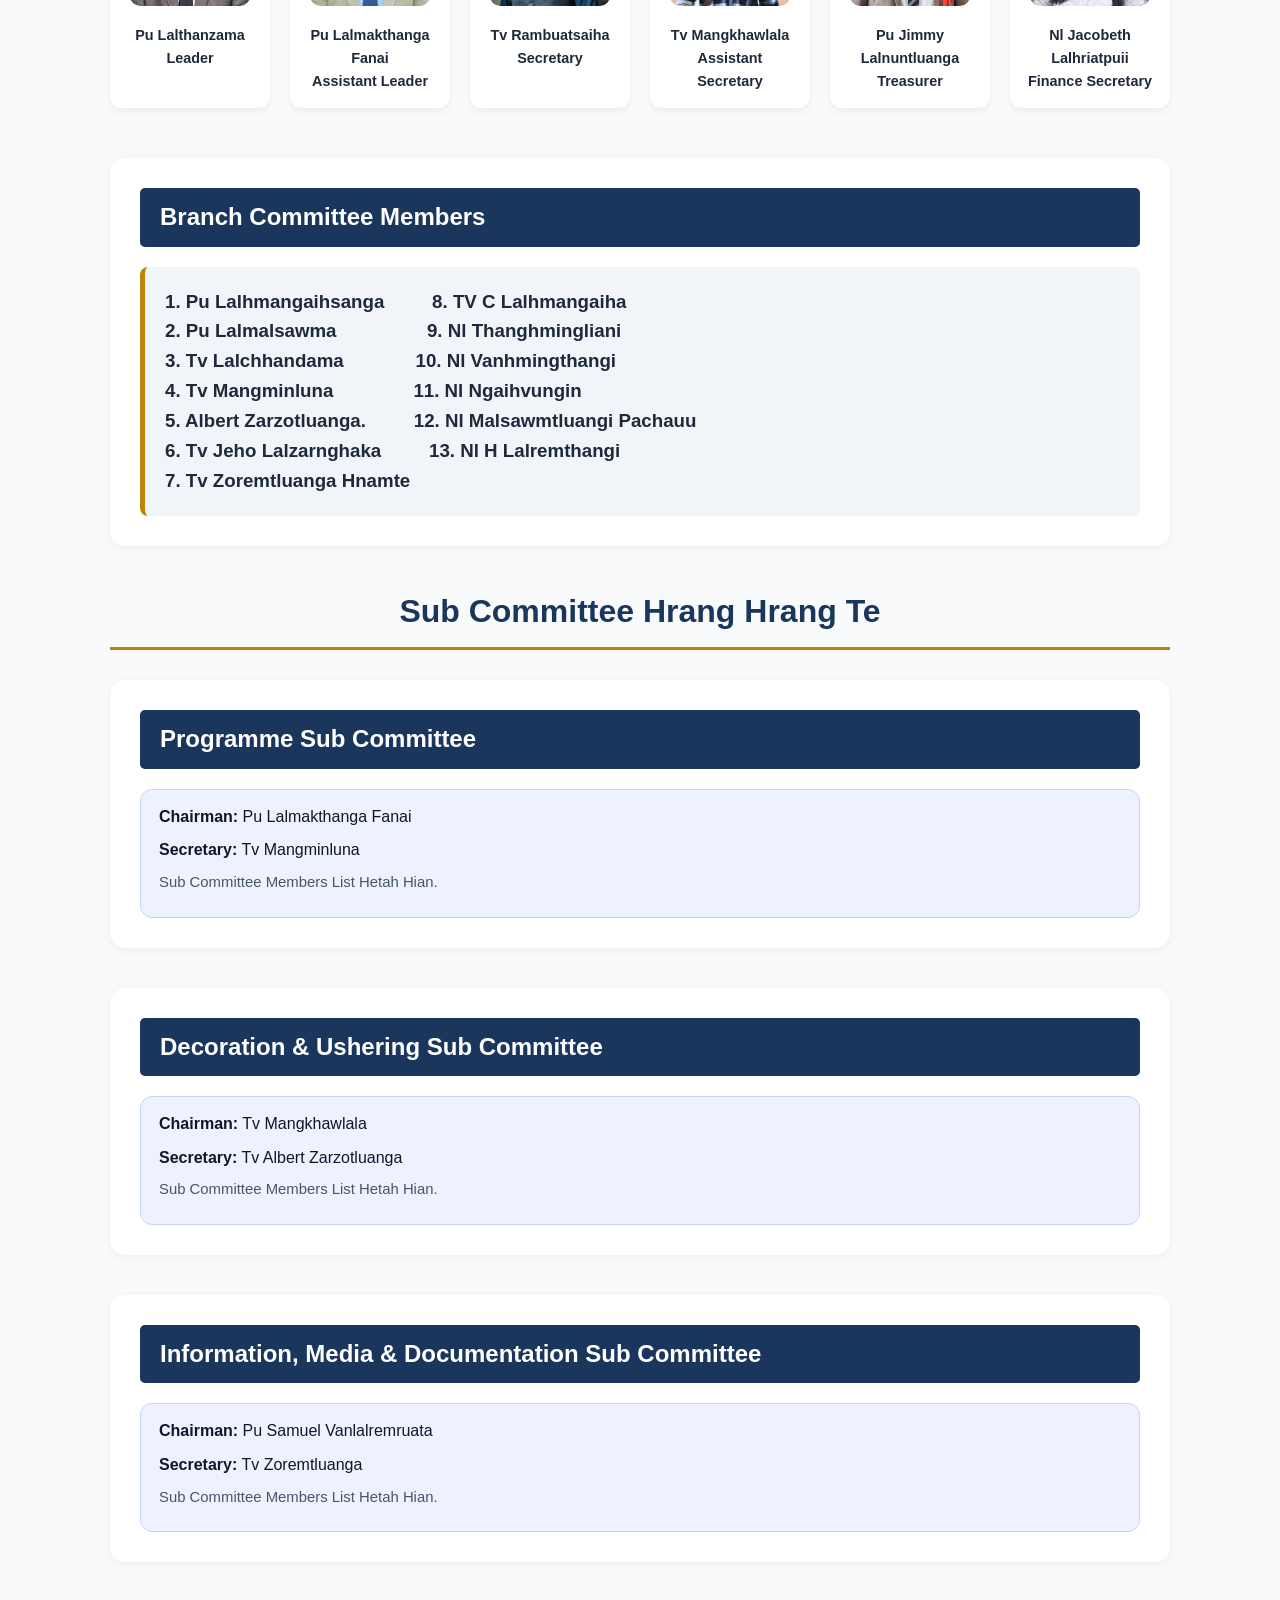
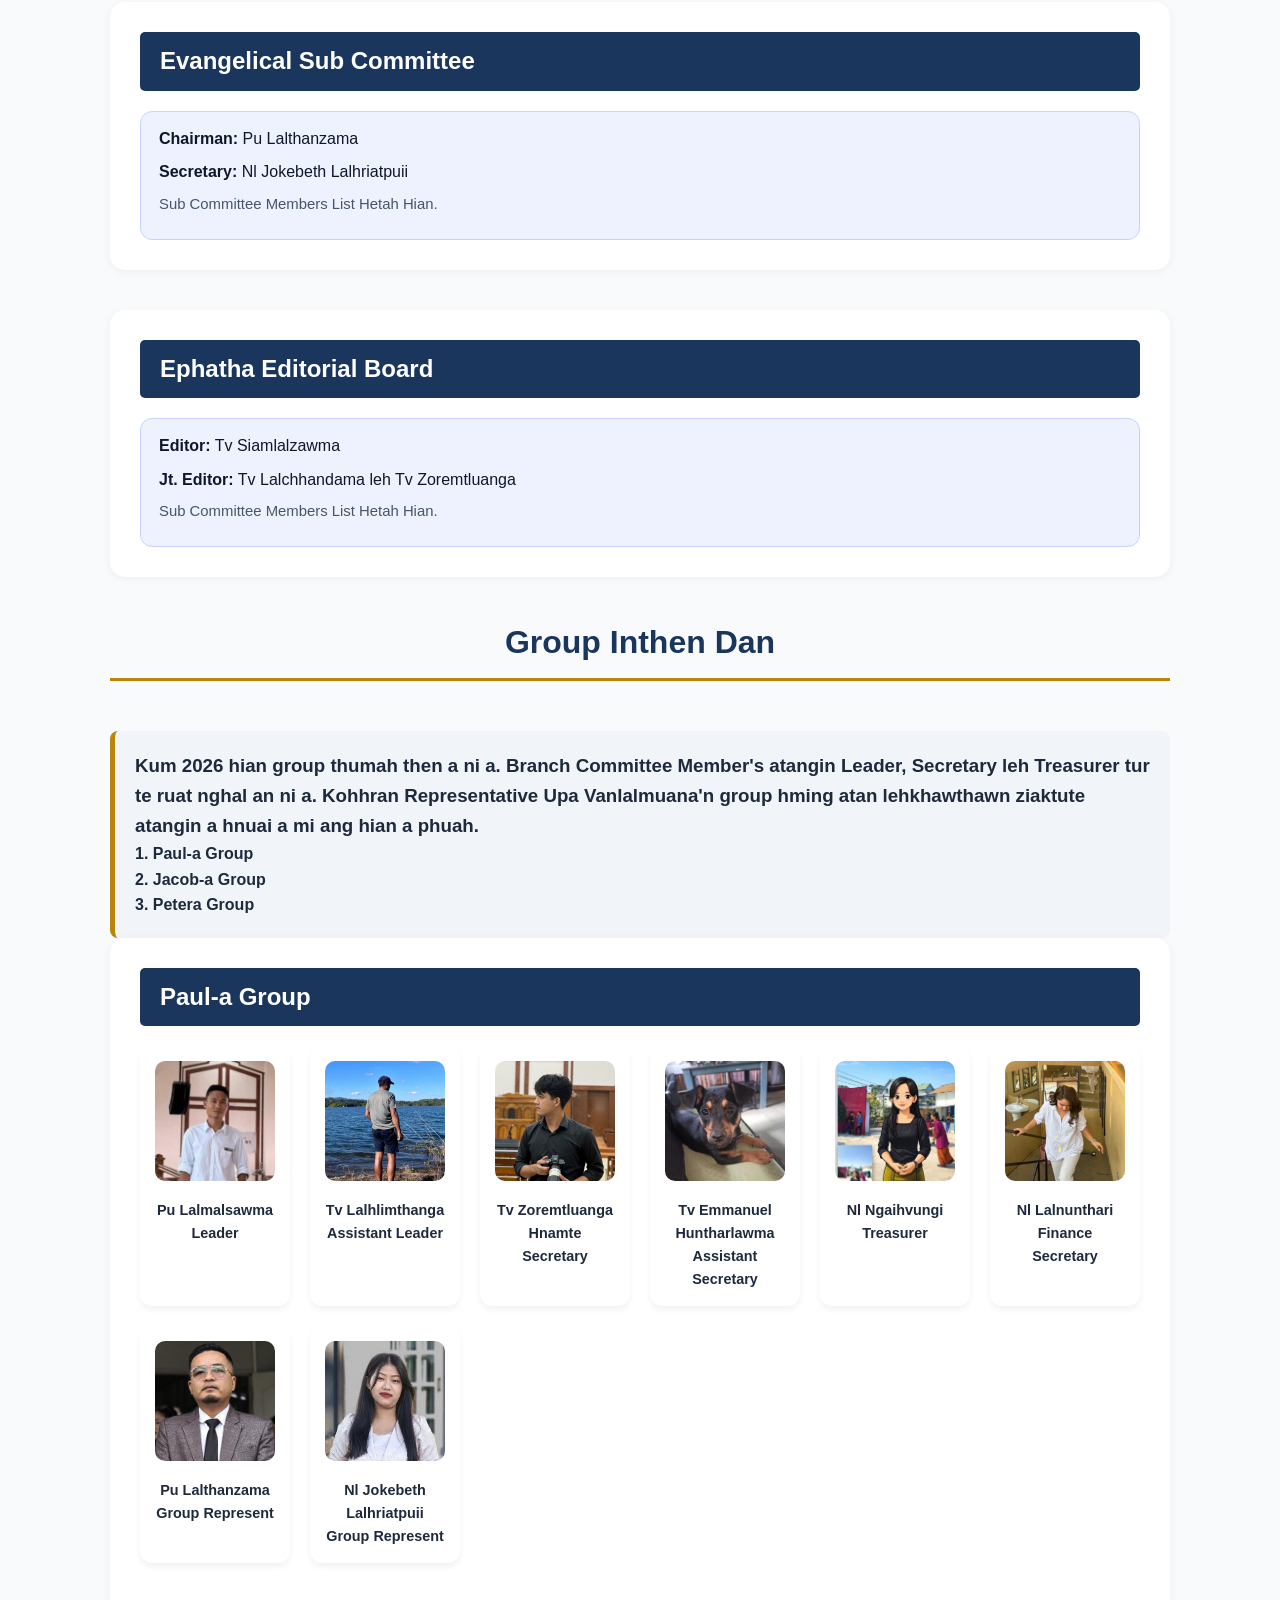
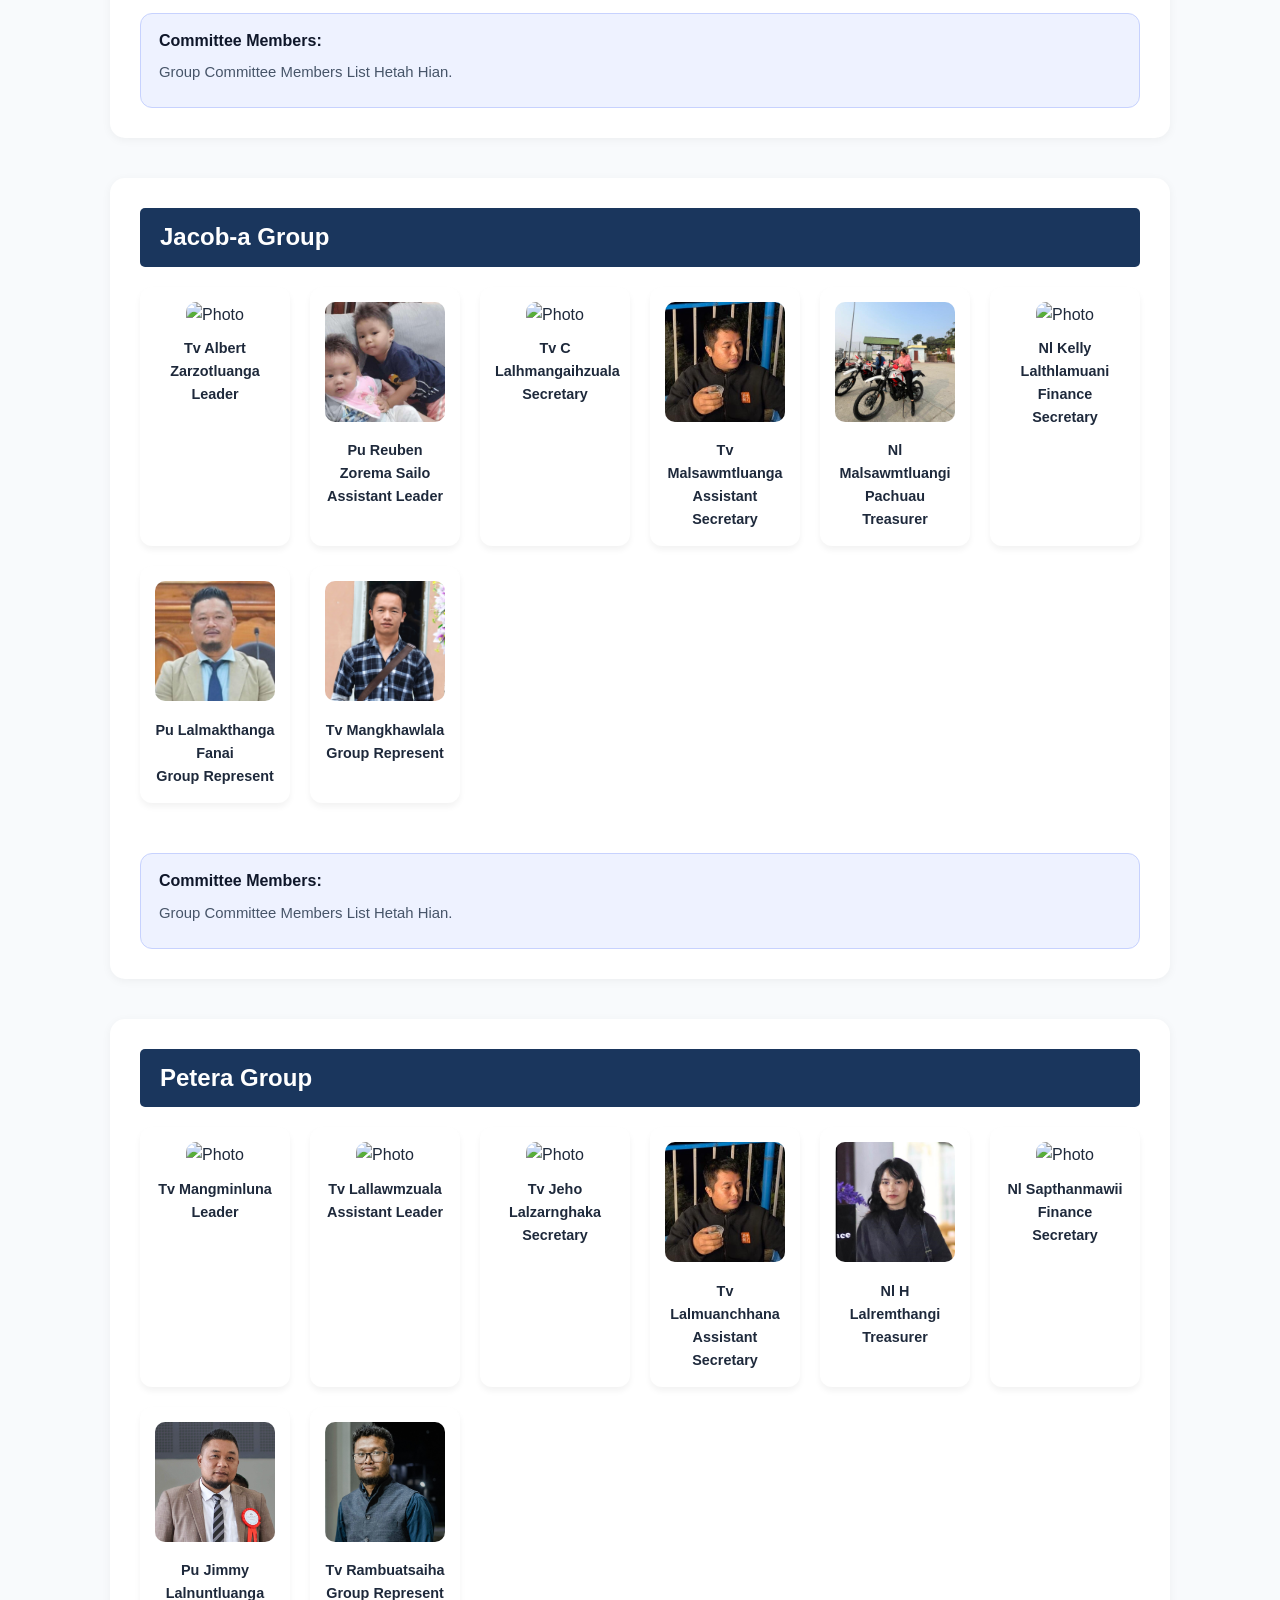
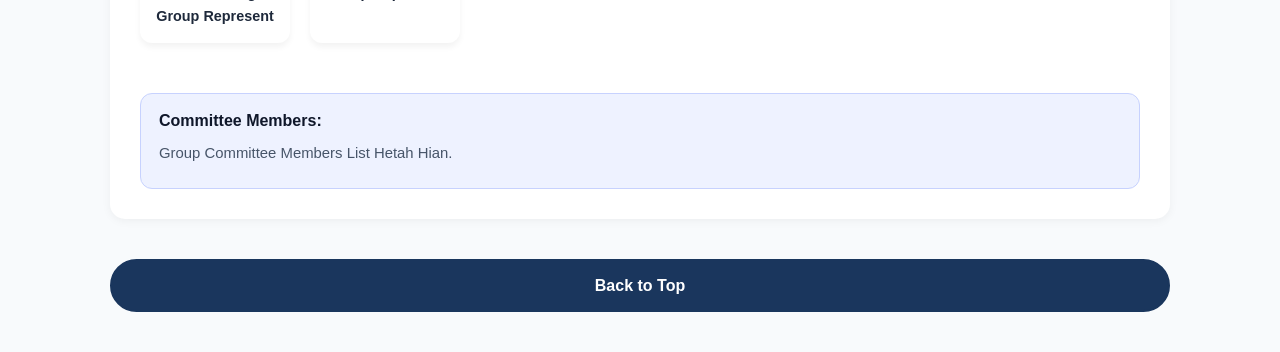
==== commit a2f59a84: "asd" ====
--- a/index.html
+++ b/index.html
@@ -31,7 +31,7 @@
             <div class="committee-list">
                 <h3>Kristian Thalai Pâwl, Khuangpuilam Branch-ah hian kumin 2026 hian KTP 
                     member-a inpe hi mipa - 180, hmeichhia - 134 niin, member's zawng 
-                    zawng hi kan vaiin 312 kan awm mek a ni. A aw b ch d e f g
+                    zawng hi kan vaiin 312 kan awm mek a ni.
                 </h3>                
             </div>
         </section>
